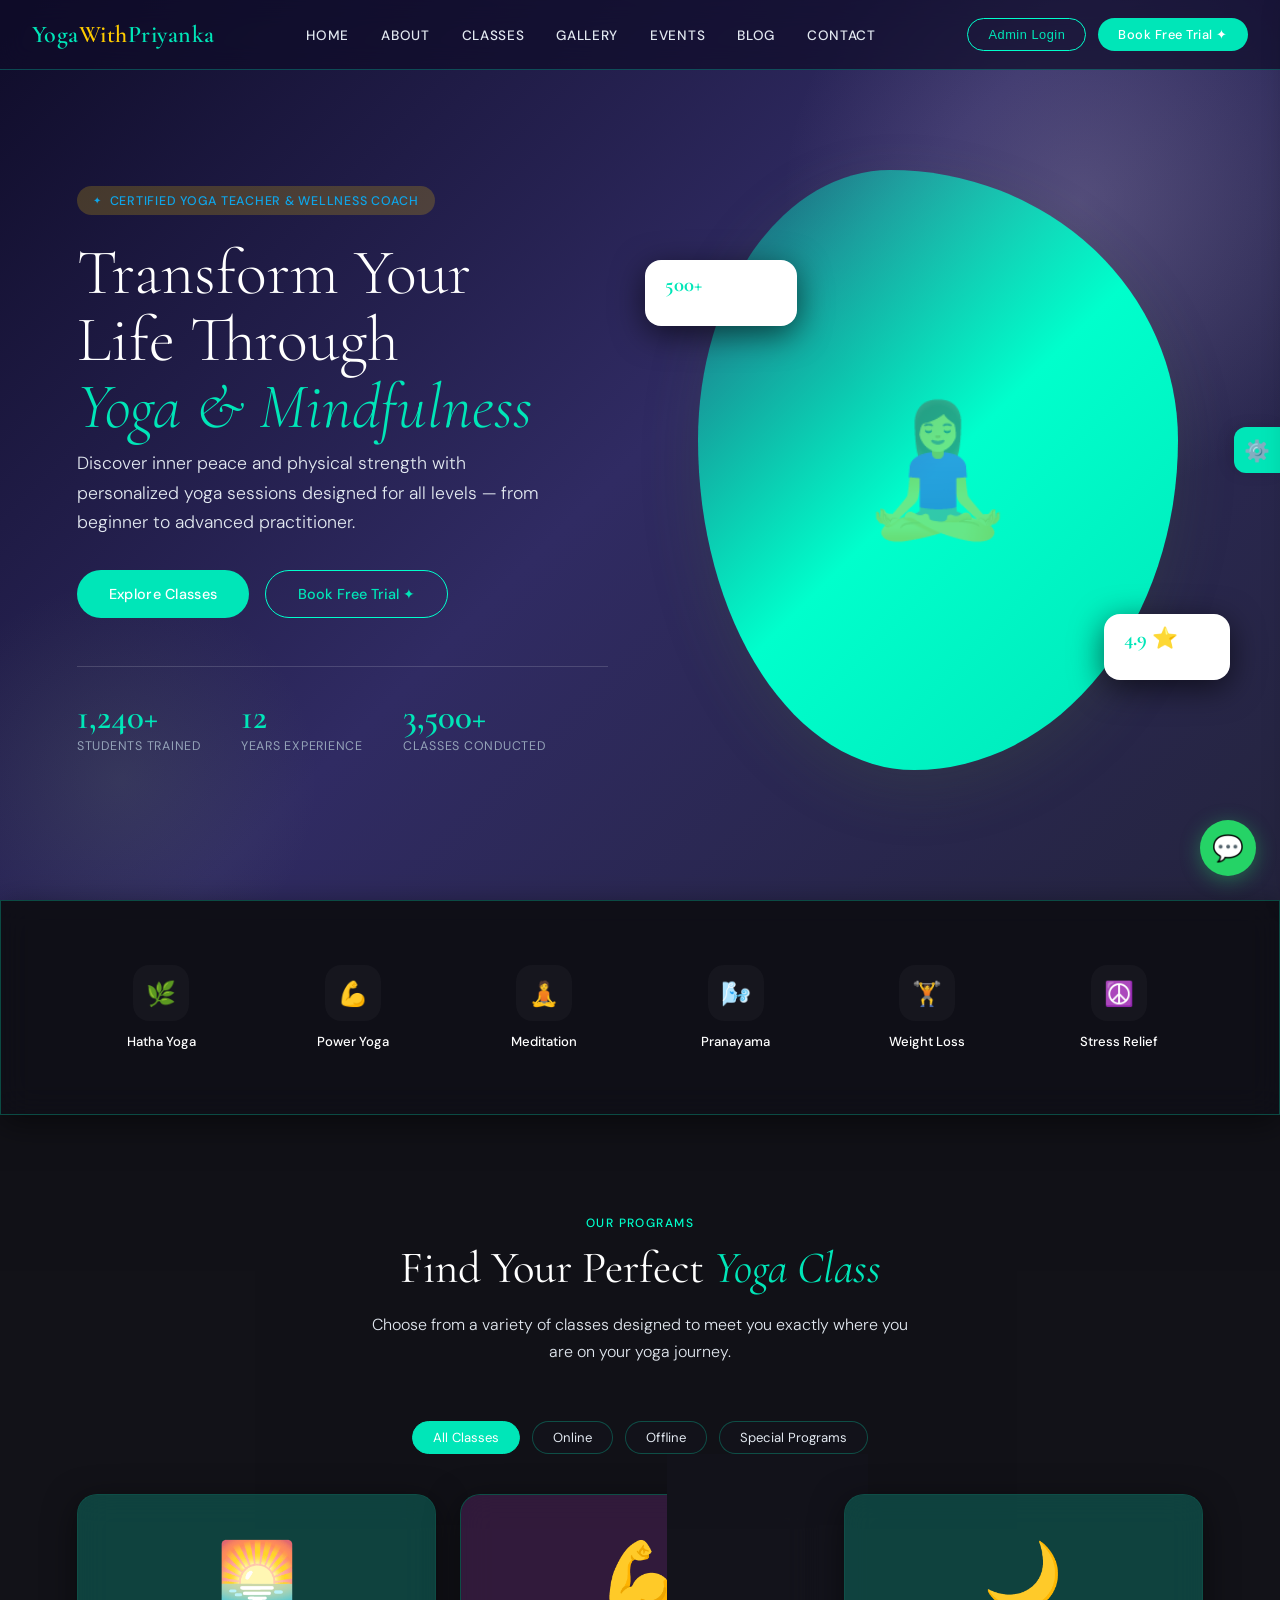
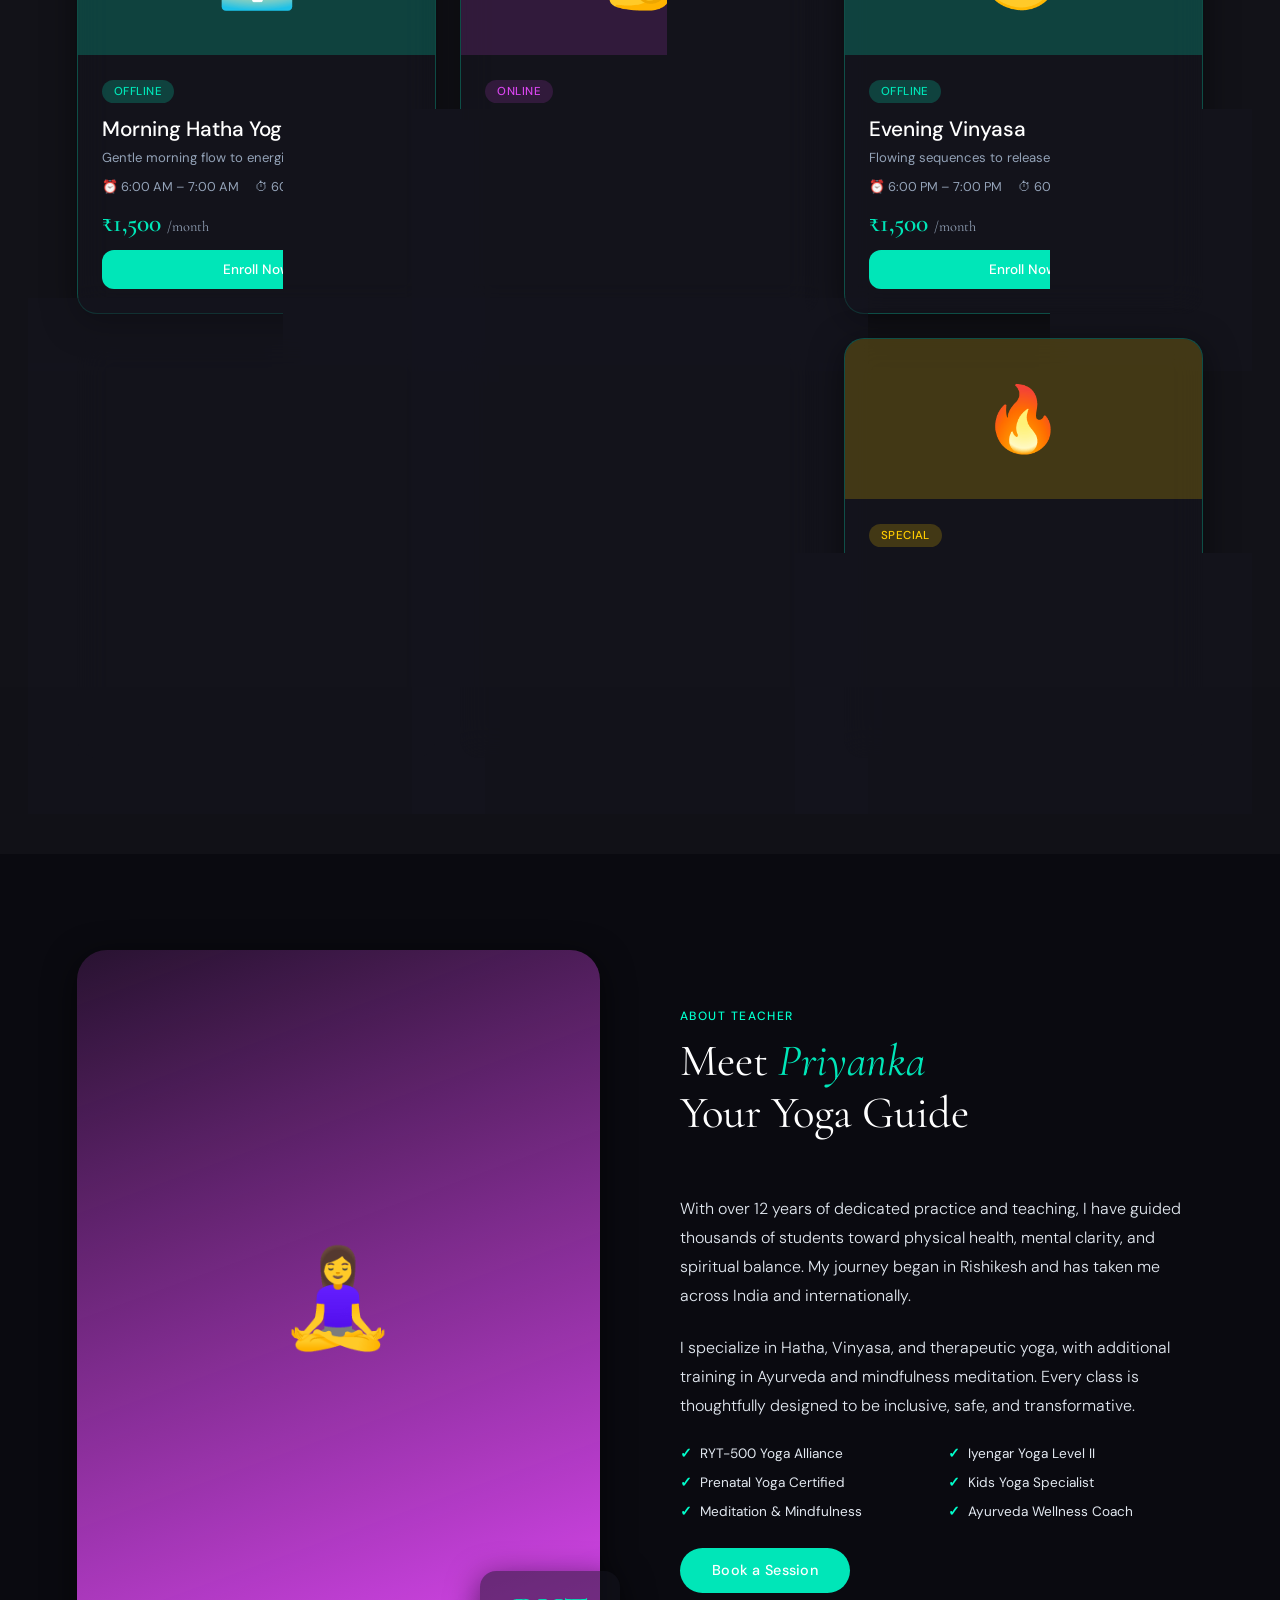
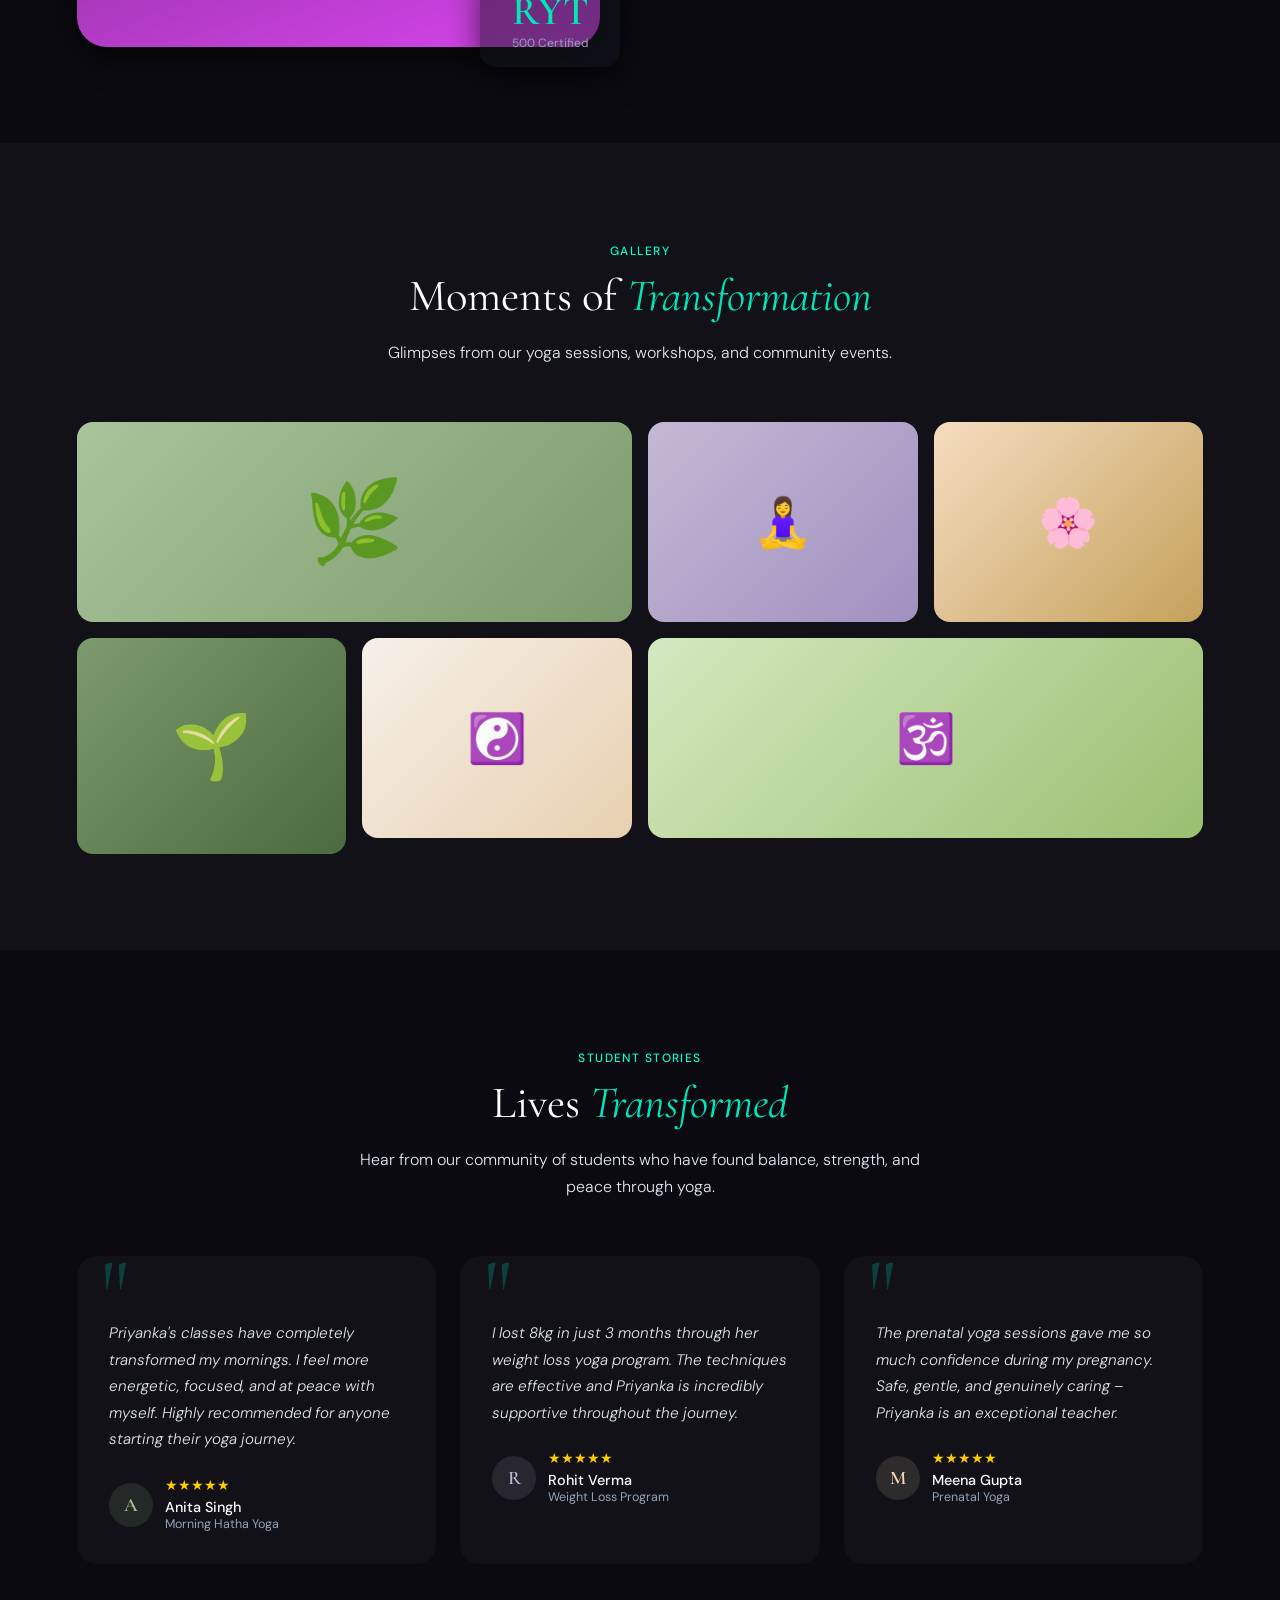
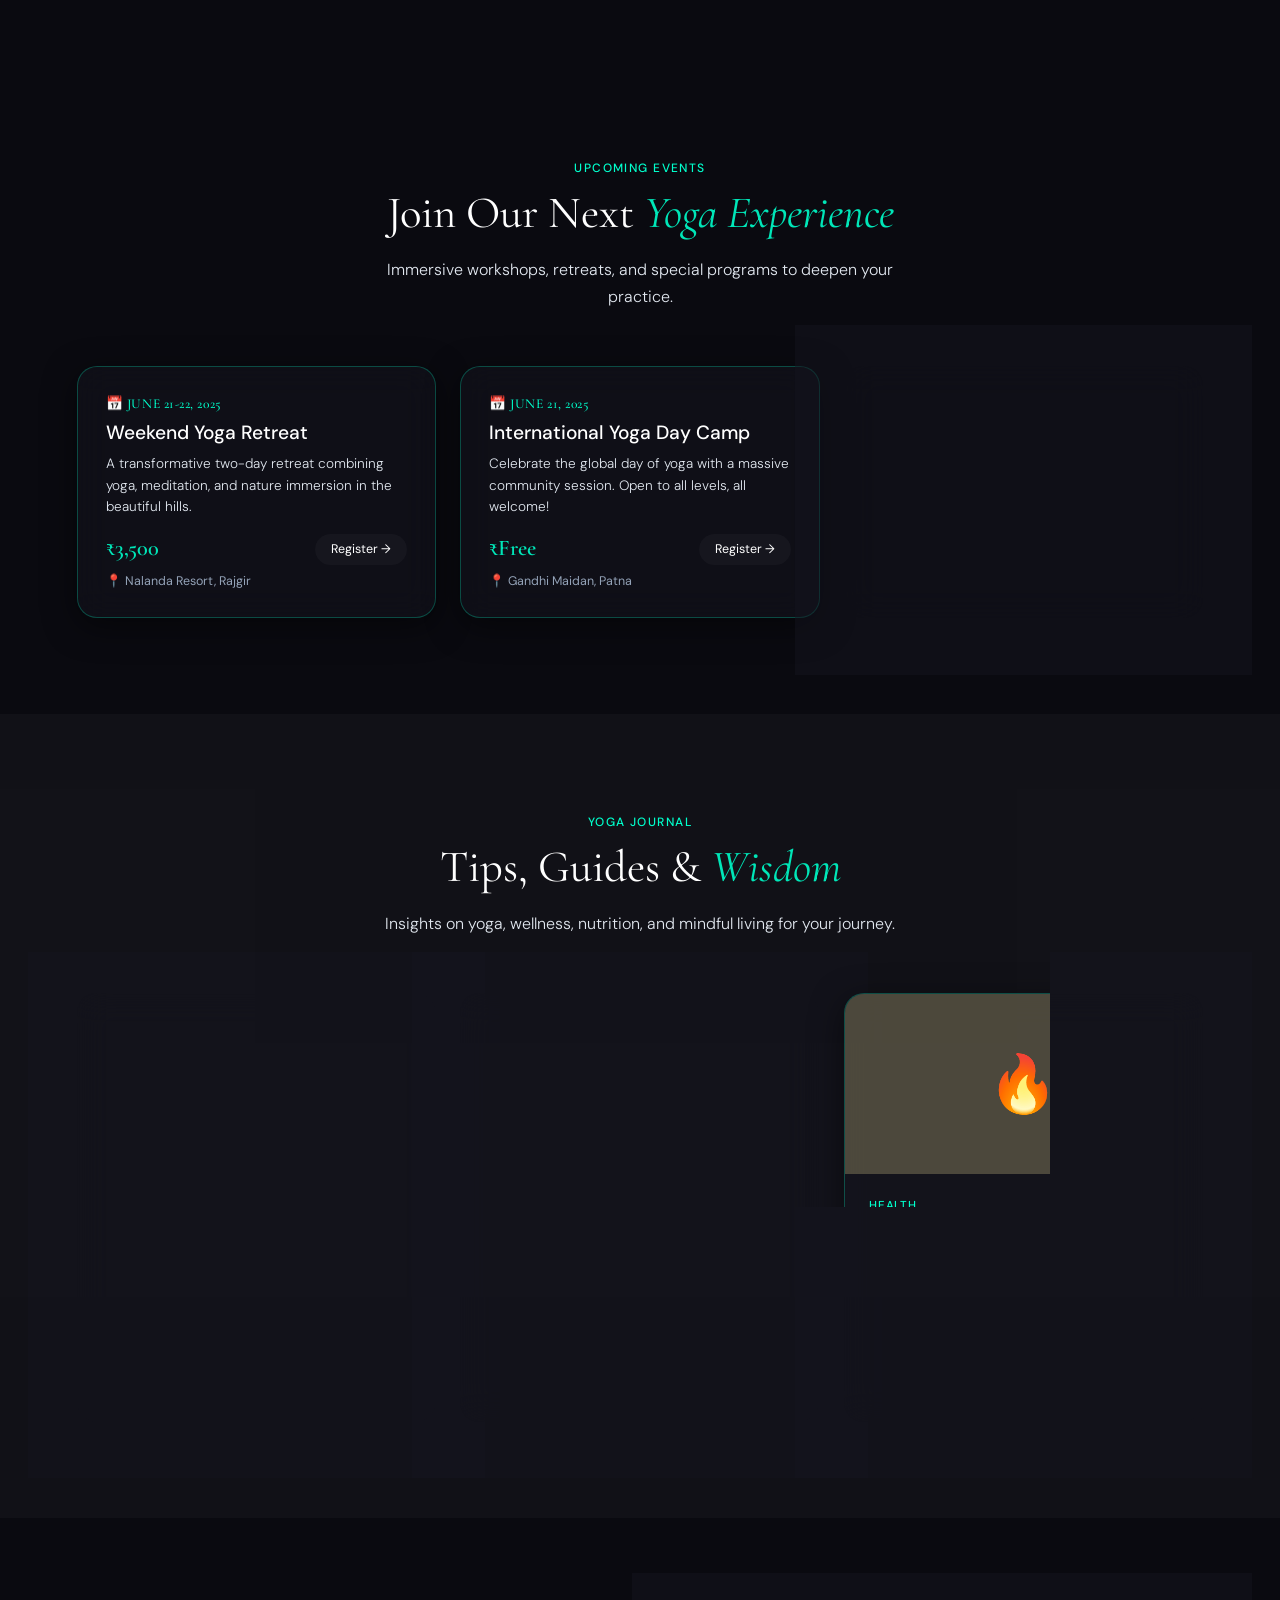
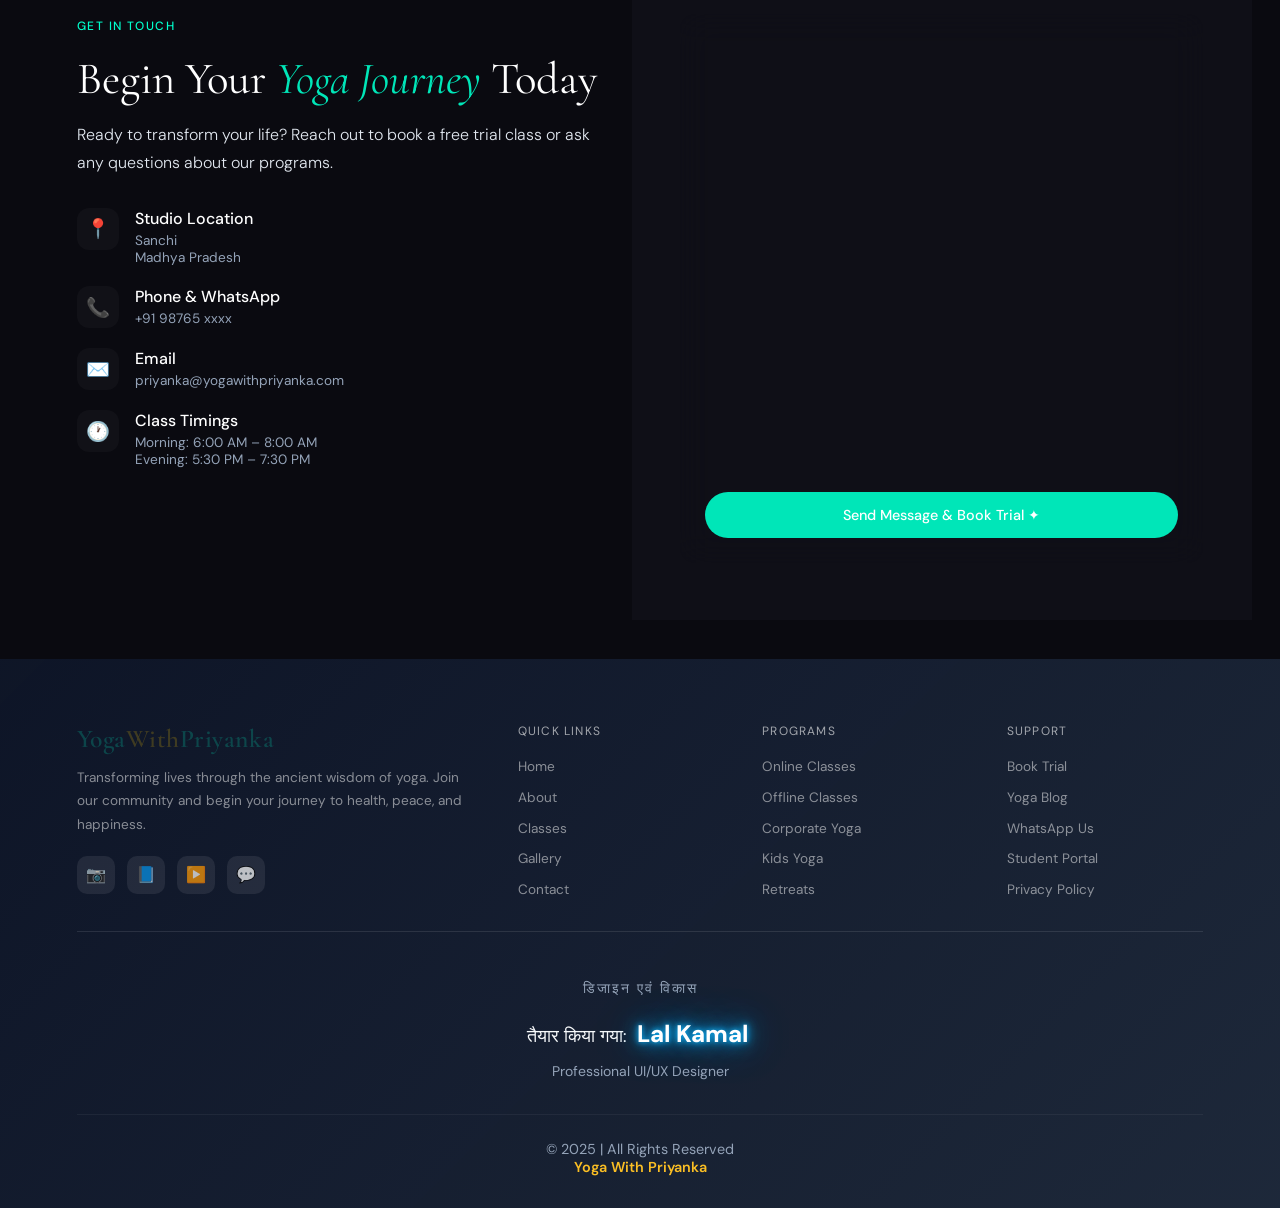
==== index.html @ 5d8bebf2 "Added new features and updated readme" ====
<!doctype html>
<html lang="en">
  <head>
    <meta charset="UTF-8" />
    <meta name="viewport" content="width=device-width, initial-scale=1.0" />
    <title>Yoga With Priyanka – Professional Yoga Training Platform</title>
    <meta
      name="description"
      content="Transform your life through yoga. Expert-guided online & offline yoga classes, meditation, pranayama and wellness programs."
    />
    <link rel="preconnect" href="https://fonts.googleapis.com" />
    <link
      href="https://fonts.googleapis.com/css2?family=Cormorant+Garamond:ital,wght@0,300;0,400;0,500;0,600;1,300;1,400&family=DM+Sans:wght@300;400;500&display=swap"
      rel="stylesheet"
    />
    <style>
      :root {
        --sage: #8bad7d;
        --sage-light: #b8d4ab;
        --sage-dark: #587c4a;
        --beige: #f8f4ed;
        --beige-dark: #eee8db;
        --warm-white: #fffdfa;
        --lavender: #d4c8e1;
        --lavender-light: #f0ebf5;
        --brown: #8a6c55;
        --brown-light: #c09070;
        --text-dark: #3a3430;
        --text-mid: #6a605a;
        --text-light: #a8a0a0;
        --gold: #d4b16a;
        --gold-light: #f8e4b0;
        --shadow-soft: 0 4px 30px rgba(60, 40, 20, 0.05);
        --shadow-card: 0 2px 20px rgba(60, 40, 20, 0.04);
        --card-bg: #ffffff;
        --bg-gradient: linear-gradient(
          135deg,
          var(--beige) 0%,
          var(--warm-white) 50%,
          var(--lavender-light) 100%
        );
        --border-color: var(--beige-dark);
        --nav-bg: rgba(253, 250, 245, 0.92);
      }

      /* ──── ADVANCED DARK MODE ──── */
      [data-theme="dark"] {
        --sage: #6a8c5d;
        --sage-light: #4a6b3e;
        --sage-dark: #b8d4ab;
        --beige: #221d1a;
        --beige-dark: #3a3430;
        --warm-white: #1a1614;
        --lavender: #7a6b8c;
        --lavender-light: #3a3045;
        --brown: #c09070;
        --brown-light: #8a6c55;
        --text-dark: #f8f4ed;
        --text-mid: #d4c8e1;
        --text-light: #a8a0a0;
        --gold: #d4b16a;
        --gold-light: #7a5c45;
        --shadow-soft: 0 4px 30px rgba(0, 0, 0, 0.4);
        --shadow-card: 0 2px 20px rgba(0, 0, 0, 0.3);
        --card-bg: #2a2420;
        --bg-gradient: linear-gradient(
          135deg,
          #1a1614 0%,
          #221d1a 50%,
          #3a3045 100%
        );
        --border-color: #3a3430;
        --nav-bg: rgba(26, 22, 20, 0.92);
      }

      /* ──── GLASSMORPHISM & GLOSSY MODE ──── */
      [data-theme="glass"] {
        --sage: #00ffcc;
        --sage-light: rgba(0, 255, 204, 0.2);
        --sage-dark: #00e6b8;
        --beige: rgba(255, 255, 255, 0.03);
        --beige-dark: rgba(255, 255, 255, 0.15);
        --warm-white: #0a0a10;
        --lavender: #d946ef;
        --lavender-light: rgba(217, 70, 239, 0.15);
        --brown: #0ea5e9;
        --brown-light: rgba(14, 165, 233, 0.15);
        --text-dark: #ffffff;
        --text-mid: #e2e8f0;
        --text-light: #94a3b8;
        --gold: #ffcc00;
        --gold-light: rgba(255, 204, 0, 0.2);
        --shadow-soft: 0 8px 32px rgba(0, 0, 0, 0.6);
        --shadow-card: 0 4px 16px rgba(0, 0, 0, 0.4);
        --card-bg: rgba(20, 20, 30, 0.5);
        --bg-gradient: linear-gradient(
          135deg,
          #0f0c29 0%,
          #302b63 50%,
          #24243e 100%
        );
        --border-color: rgba(0, 255, 204, 0.25);
        --nav-bg: rgba(15, 12, 41, 0.7);
      }

      [data-theme="glass"] * {
        transition:
          background-color 0.4s ease,
          color 0.4s ease,
          border-color 0.4s ease;
      }

      [data-theme="glass"] .class-card,
      [data-theme="glass"] .blog-card,
      [data-theme="glass"] .event-card,
      [data-theme="glass"] .stat-card,
      [data-theme="glass"] .admin-card,
      [data-theme="glass"] .features-strip {
        backdrop-filter: blur(16px);
        -webkit-backdrop-filter: blur(16px);
        border: 1px solid var(--border-color);
        box-shadow: 0 8px 32px 0 rgba(0, 0, 0, 0.5);
      }

      ::placeholder {
        color: var(--text-light);
        opacity: 0.7;
      }

      [data-theme="glass"] select option,
      [data-theme="dark"] select option {
        background: #1a1625;
        color: #ffffff;
      }

      /* ──── DYNAMIC ORBS FOR GLASS THEME ──── */
      .glass-bg-orbs {
        position: fixed;
        top: 0;
        left: 0;
        right: 0;
        bottom: 0;
        overflow: hidden;
        z-index: -1;
        pointer-events: none;
        opacity: 0;
        transition:
          opacity 0.5s ease,
          transform 0.15s ease-out;
      }
      [data-theme="glass"] .glass-bg-orbs {
        opacity: 1;
      }
      .orb {
        position: absolute;
        border-radius: 50%;
        filter: blur(80px);
        opacity: 0.35;
        animation: floatOrbs 15s ease-in-out infinite alternate;
      }
      .orb-1 {
        width: 400px;
        height: 400px;
        background: var(--sage-dark, #00e6b8);
        top: -10%;
        left: -10%;
        animation-delay: 0s;
      }
      .orb-2 {
        width: 500px;
        height: 500px;
        background: var(--lavender, #d946ef);
        bottom: -20%;
        right: -10%;
        animation-delay: -3s;
      }
      .orb-3 {
        width: 350px;
        height: 350px;
        background: var(--brown, #0ea5e9);
        top: 40%;
        right: 10%;
        animation-delay: -5s;
      }
      .orb-4 {
        width: 450px;
        height: 450px;
        background: var(--gold, #ffcc00);
        bottom: 10%;
        left: 20%;
        animation-delay: -7s;
      }

      @keyframes floatOrbs {
        0% {
          transform: translate(0, 0) scale(1);
        }
        50% {
          transform: translate(5%, 10%) scale(1.1);
        }
        100% {
          transform: translate(-5%, -10%) scale(1.2);
        }
      }

      * {
        margin: 0;
        padding: 0;
        box-sizing: border-box;
      }

      html {
        scroll-behavior: smooth;
      }

      body {
        font-family: "DM Sans", sans-serif;
        background: var(--warm-white);
        color: var(--text-dark);
        overflow-x: hidden;
      }

      h1,
      h2,
      h3,
      h4 {
        font-family: "Cormorant Garamond", serif;
      }

      /* ──── NAV ──── */
      nav {
        position: fixed;
        top: 0;
        left: 0;
        right: 0;
        z-index: 1000;
        background: var(--nav-bg);
        backdrop-filter: blur(12px);
        border-bottom: 1px solid var(--border-color);
        padding: 0 2rem;
        display: flex;
        align-items: center;
        justify-content: space-between;
        height: 70px;
      }

      .nav-logo {
        font-family: "Cormorant Garamond", serif;
        font-size: 1.5rem;
        font-weight: 600;
        color: var(--sage-dark);
        letter-spacing: 0.02em;
      }

      .nav-logo span {
        color: var(--gold);
      }

      .nav-links {
        display: flex;
        gap: 2rem;
        list-style: none;
      }

      .nav-links a {
        text-decoration: none;
        font-size: 0.85rem;
        letter-spacing: 0.05em;
        text-transform: uppercase;
        color: var(--text-mid);
        transition: color 0.2s;
        font-weight: 500;
      }

      .nav-links a:hover {
        color: var(--sage-dark);
      }

      .nav-actions {
        display: flex;
        gap: 0.75rem;
        align-items: center;
      }

      .btn-nav {
        padding: 0.5rem 1.25rem;
        border-radius: 100px;
        font-size: 0.8rem;
        font-weight: 500;
        letter-spacing: 0.04em;
        cursor: pointer;
        transition: all 0.2s;
        border: none;
        text-decoration: none;
        display: inline-block;
      }

      .btn-outline {
        background: transparent;
        border: 1px solid var(--sage);
        color: var(--sage-dark);
      }

      .btn-outline:hover {
        background: var(--sage);
        color: white;
      }

      .btn-solid {
        background: var(--sage-dark);
        color: white;
      }

      .btn-solid:hover {
        background: var(--sage);
      }

      /* ──── SECTIONS ──── */
      section {
        scroll-margin-top: 70px;
      }

      /* ──── HERO ──── */
      #home {
        min-height: 100vh;
        background: var(--bg-gradient);
        display: grid;
        grid-template-columns: 1fr 1fr;
        align-items: center;
        padding: 100px 6% 60px;
        gap: 4rem;
        position: relative;
        overflow: hidden;
      }

      #home::before {
        content: "";
        position: absolute;
        top: -100px;
        right: -100px;
        width: 600px;
        height: 600px;
        background: radial-gradient(
          circle,
          rgba(197, 184, 212, 0.25) 0%,
          transparent 70%
        );
        pointer-events: none;
      }

      #home::after {
        content: "";
        position: absolute;
        bottom: -80px;
        left: -80px;
        width: 400px;
        height: 400px;
        background: radial-gradient(
          circle,
          rgba(124, 154, 110, 0.15) 0%,
          transparent 70%
        );
        pointer-events: none;
      }

      .hero-text {
        position: relative;
        z-index: 1;
      }

      .hero-badge {
        display: inline-flex;
        align-items: center;
        gap: 0.5rem;
        background: var(--gold-light);
        color: var(--brown);
        padding: 0.4rem 1rem;
        border-radius: 100px;
        font-size: 0.78rem;
        font-weight: 500;
        letter-spacing: 0.06em;
        text-transform: uppercase;
        margin-bottom: 1.5rem;
      }

      .hero-badge::before {
        content: "✦";
        font-size: 0.6rem;
      }

      .hero-title {
        font-size: clamp(3rem, 5vw, 5rem);
        line-height: 1.05;
        color: var(--text-dark);
        font-weight: 300;
        margin-bottom: 0.5rem;
      }

      .hero-title em {
        color: var(--sage-dark);
        font-style: italic;
      }

      .hero-subtitle {
        font-size: 1.1rem;
        color: var(--text-mid);
        line-height: 1.7;
        margin-bottom: 2rem;
        max-width: 480px;
        font-weight: 300;
      }

      .hero-actions {
        display: flex;
        gap: 1rem;
        flex-wrap: wrap;
      }

      .btn-hero-primary {
        padding: 0.85rem 2rem;
        border-radius: 100px;
        background: var(--sage-dark);
        color: white;
        border: none;
        cursor: pointer;
        font-size: 0.9rem;
        font-weight: 500;
        transition: all 0.25s;
        font-family: "DM Sans", sans-serif;
        letter-spacing: 0.02em;
      }

      .btn-hero-primary:hover {
        background: var(--sage);
        transform: translateY(-2px);
        box-shadow: 0 8px 25px rgba(74, 107, 62, 0.3);
      }

      .btn-hero-secondary {
        padding: 0.85rem 2rem;
        border-radius: 100px;
        background: transparent;
        color: var(--sage-dark);
        border: 1.5px solid var(--sage);
        cursor: pointer;
        font-size: 0.9rem;
        font-weight: 500;
        transition: all 0.25s;
        font-family: "DM Sans", sans-serif;
      }

      .btn-hero-secondary:hover {
        background: var(--beige);
      }

      .hero-stats {
        display: flex;
        gap: 2.5rem;
        margin-top: 3rem;
        padding-top: 2rem;
        border-top: 1px solid var(--beige-dark);
      }

      .hero-stat-num {
        font-family: "Cormorant Garamond", serif;
        font-size: 2.2rem;
        font-weight: 600;
        color: var(--sage-dark);
        line-height: 1;
      }

      .hero-stat-label {
        font-size: 0.78rem;
        color: var(--text-light);
        text-transform: uppercase;
        letter-spacing: 0.06em;
        margin-top: 0.25rem;
      }

      .hero-image-wrap {
        position: relative;
        display: flex;
        justify-content: center;
      }

      .hero-img-frame {
        width: 100%;
        max-width: 480px;
        aspect-ratio: 4/5;
        border-radius: 40% 60% 55% 45% / 45% 45% 55% 55%;
        background: linear-gradient(
          135deg,
          var(--sage-light) 0%,
          var(--sage) 50%,
          var(--sage-dark) 100%
        );
        display: flex;
        align-items: center;
        justify-content: center;
        position: relative;
        overflow: hidden;
        box-shadow: 0 20px 60px rgba(74, 107, 62, 0.2);
      }

      .hero-img-frame svg {
        width: 60%;
        height: 60%;
        opacity: 0.3;
      }

      .hero-img-placeholder {
        font-size: 8rem;
        opacity: 0.4;
        position: absolute;
      }

      .hero-float-badge {
        position: absolute;
        background: white;
        border-radius: 16px;
        padding: 0.75rem 1.25rem;
        box-shadow: var(--shadow-soft);
        font-size: 0.8rem;
      }

      .hero-float-badge.top-left {
        top: 15%;
        left: -5%;
      }

      .hero-float-badge.bottom-right {
        bottom: 15%;
        right: -5%;
      }

      .hero-float-badge strong {
        display: block;
        font-family: "Cormorant Garamond", serif;
        font-size: 1.3rem;
        color: var(--sage-dark);
      }

      /* ──── SECTION HEADER ──── */
      .section-header {
        text-align: center;
        margin-bottom: 3.5rem;
      }

      .section-tag {
        display: inline-block;
        font-size: 0.75rem;
        text-transform: uppercase;
        letter-spacing: 0.12em;
        color: var(--sage);
        font-weight: 500;
        margin-bottom: 0.75rem;
      }

      .section-title {
        font-size: clamp(2rem, 3.5vw, 3rem);
        font-weight: 400;
        line-height: 1.15;
        color: var(--text-dark);
      }

      .section-title em {
        font-style: italic;
        color: var(--sage-dark);
      }

      .section-desc {
        font-size: 1rem;
        color: var(--text-mid);
        line-height: 1.7;
        max-width: 560px;
        margin: 1rem auto 0;
        font-weight: 300;
      }

      /* ──── CLASSES ──── */
      #classes {
        padding: 6rem 6%;
        background: var(--beige);
      }

      .classes-filter {
        display: flex;
        gap: 0.75rem;
        justify-content: center;
        flex-wrap: wrap;
        margin-bottom: 2.5rem;
      }

      .filter-btn {
        padding: 0.45rem 1.25rem;
        border-radius: 100px;
        border: 1px solid var(--border-color);
        background: var(--card-bg);
        font-size: 0.82rem;
        cursor: pointer;
        transition: all 0.2s;
        font-family: "DM Sans", sans-serif;
        color: var(--text-mid);
      }

      .filter-btn.active,
      .filter-btn:hover {
        background: var(--sage-dark);
        color: white;
        border-color: var(--sage-dark);
      }

      .classes-grid {
        display: grid;
        grid-template-columns: repeat(auto-fill, minmax(300px, 1fr));
        gap: 1.5rem;
      }

      .class-card {
        background: var(--card-bg);
        border-radius: 20px;
        overflow: hidden;
        box-shadow: var(--shadow-card);
        transition:
          transform 0.25s,
          box-shadow 0.25s;
      }

      .class-card:hover {
        transform: translateY(-4px);
        box-shadow: var(--shadow-soft);
      }

      .class-card-banner {
        height: 160px;
        display: flex;
        align-items: center;
        justify-content: center;
        font-size: 4rem;
        position: relative;
      }

      .class-card-body {
        padding: 1.5rem;
      }

      .class-type-badge {
        display: inline-block;
        padding: 0.25rem 0.75rem;
        border-radius: 100px;
        font-size: 0.72rem;
        font-weight: 500;
        letter-spacing: 0.04em;
        text-transform: uppercase;
        margin-bottom: 0.75rem;
      }

      .badge-online {
        background: var(--lavender-light);
        color: var(--lavender);
      }
      .badge-offline {
        background: var(--sage-light);
        color: var(--sage-dark);
      }
      .badge-special {
        background: var(--gold-light);
        color: var(--gold);
      }

      .class-card-title {
        font-size: 1.3rem;
        font-weight: 500;
        margin-bottom: 0.4rem;
      }

      .class-meta {
        display: flex;
        gap: 1rem;
        font-size: 0.8rem;
        color: var(--text-light);
        margin: 0.75rem 0;
        flex-wrap: wrap;
      }

      .class-meta span {
        display: flex;
        align-items: center;
        gap: 0.3rem;
      }

      .class-price {
        font-family: "Cormorant Garamond", serif;
        font-size: 1.6rem;
        font-weight: 600;
        color: var(--sage-dark);
        margin: 0.75rem 0;
      }

      .class-price small {
        font-size: 0.9rem;
        color: var(--text-light);
        font-weight: 400;
      }

      .btn-enroll {
        width: 100%;
        padding: 0.7rem;
        border-radius: 12px;
        background: var(--sage-dark);
        color: white;
        border: none;
        cursor: pointer;
        font-size: 0.85rem;
        font-weight: 500;
        transition: background 0.2s;
        font-family: "DM Sans", sans-serif;
      }

      .btn-enroll:hover {
        background: var(--sage);
      }

      /* ──── ABOUT ──── */
      #about {
        padding: 6rem 6%;
        display: grid;
        grid-template-columns: 1fr 1fr;
        gap: 5rem;
        align-items: center;
      }

      .about-image-wrap {
        position: relative;
      }

      .about-img-main {
        width: 100%;
        aspect-ratio: 3/4;
        border-radius: 30px;
        background: linear-gradient(
          160deg,
          var(--lavender-light) 0%,
          var(--lavender) 100%
        );
        display: flex;
        align-items: center;
        justify-content: center;
        font-size: 6rem;
        box-shadow: var(--shadow-soft);
      }

      .cert-card {
        position: absolute;
        bottom: -20px;
        right: -20px;
        background: var(--card-bg);
        border-radius: 16px;
        padding: 1rem 1.25rem;
        box-shadow: var(--shadow-soft);
        text-align: center;
        min-width: 140px;
      }

      .cert-card-num {
        font-family: "Cormorant Garamond", serif;
        font-size: 2.5rem;
        font-weight: 600;
        color: var(--sage-dark);
      }

      .cert-card-label {
        font-size: 0.75rem;
        color: var(--text-light);
      }

      .about-text .section-header {
        text-align: left;
      }

      .about-bio {
        font-size: 1rem;
        color: var(--text-mid);
        line-height: 1.8;
        font-weight: 300;
        margin-bottom: 1.5rem;
      }

      .cert-list {
        list-style: none;
        display: grid;
        grid-template-columns: 1fr 1fr;
        gap: 0.75rem;
      }

      .cert-item {
        display: flex;
        align-items: center;
        gap: 0.5rem;
        font-size: 0.85rem;
        color: var(--text-mid);
      }

      .cert-item::before {
        content: "✓";
        color: var(--sage);
        font-weight: 700;
      }

      /* ──── GALLERY ──── */
      #gallery {
        padding: 6rem 6%;
        background: var(--beige);
      }

      .gallery-grid {
        display: grid;
        grid-template-columns: repeat(4, 1fr);
        grid-template-rows: repeat(2, 200px);
        gap: 1rem;
      }

      .gallery-item {
        border-radius: 16px;
        overflow: hidden;
        display: flex;
        align-items: center;
        justify-content: center;
        font-size: 3rem;
        cursor: pointer;
        transition: transform 0.25s;
        position: relative;
      }

      .gallery-item:hover {
        transform: scale(1.02);
      }
      .gallery-item:hover .gallery-overlay {
        opacity: 1;
      }

      .gallery-item.wide {
        grid-column: span 2;
      }
      .gallery-item.tall {
        grid-row: span 2;
      }

      .gallery-overlay {
        position: absolute;
        inset: 0;
        background: rgba(42, 36, 32, 0.5);
        display: flex;
        align-items: center;
        justify-content: center;
        opacity: 0;
        transition: opacity 0.25s;
        color: white;
        font-size: 1.5rem;
      }

      /* ──── TESTIMONIALS ──── */
      #testimonials {
        padding: 6rem 6%;
      }

      .testimonials-grid {
        display: grid;
        grid-template-columns: repeat(3, 1fr);
        gap: 1.5rem;
      }

      .testimonial-card {
        background: var(--beige);
        border-radius: 20px;
        padding: 2rem;
        position: relative;
      }

      .testimonial-card::before {
        content: '"';
        font-family: "Cormorant Garamond", serif;
        font-size: 6rem;
        color: var(--sage-light);
        position: absolute;
        top: -10px;
        left: 1.5rem;
        line-height: 1;
      }

      .testimonial-text {
        font-size: 0.95rem;
        color: var(--text-mid);
        line-height: 1.75;
        margin-bottom: 1.5rem;
        font-style: italic;
        font-weight: 300;
        padding-top: 2rem;
      }

      .testimonial-author {
        display: flex;
        align-items: center;
        gap: 0.75rem;
      }

      .author-avatar {
        width: 44px;
        height: 44px;
        border-radius: 50%;
        display: flex;
        align-items: center;
        justify-content: center;
        font-size: 1.2rem;
        font-weight: 600;
        font-family: "Cormorant Garamond", serif;
      }

      .author-name {
        font-weight: 500;
        font-size: 0.9rem;
      }
      .author-class {
        font-size: 0.78rem;
        color: var(--text-light);
      }

      .stars {
        color: var(--gold);
        font-size: 0.85rem;
        margin-bottom: 0.25rem;
      }

      /* ──── BLOG ──── */
      #blog {
        padding: 6rem 6%;
        background: var(--beige);
      }

      .blog-grid {
        display: grid;
        grid-template-columns: repeat(3, 1fr);
        gap: 1.5rem;
      }

      .blog-card {
        background: var(--card-bg);
        border-radius: 20px;
        overflow: hidden;
        box-shadow: var(--shadow-card);
        transition: transform 0.25s;
      }

      .blog-card:hover {
        transform: translateY(-4px);
      }

      .blog-card-img {
        height: 180px;
        display: flex;
        align-items: center;
        justify-content: center;
        font-size: 4rem;
      }

      .blog-card-body {
        padding: 1.5rem;
      }

      .blog-category {
        font-size: 0.72rem;
        text-transform: uppercase;
        letter-spacing: 0.08em;
        color: var(--sage);
        font-weight: 500;
        margin-bottom: 0.5rem;
      }

      .blog-title {
        font-size: 1.2rem;
        font-weight: 500;
        margin-bottom: 0.5rem;
        line-height: 1.35;
      }

      .blog-excerpt {
        font-size: 0.85rem;
        color: var(--text-mid);
        line-height: 1.65;
        font-weight: 300;
      }

      .blog-meta {
        display: flex;
        gap: 1rem;
        margin-top: 1rem;
        font-size: 0.78rem;
        color: var(--text-light);
        padding-top: 1rem;
        border-top: 1px solid var(--beige-dark);
      }

      /* ──── CONTACT ──── */
      #contact {
        padding: 6rem 6%;
        display: grid;
        grid-template-columns: 1fr 1fr;
        gap: 5rem;
      }

      .contact-info h2 {
        font-size: 2.5rem;
        font-weight: 400;
        margin-bottom: 1rem;
      }

      .contact-info h2 em {
        font-style: italic;
        color: var(--sage-dark);
      }

      .contact-desc {
        font-size: 1rem;
        color: var(--text-mid);
        line-height: 1.7;
        font-weight: 300;
        margin-bottom: 2rem;
      }

      .contact-detail {
        display: flex;
        gap: 1rem;
        align-items: flex-start;
        margin-bottom: 1.25rem;
      }

      .contact-icon {
        width: 42px;
        height: 42px;
        border-radius: 12px;
        background: var(--beige);
        display: flex;
        align-items: center;
        justify-content: center;
        font-size: 1.2rem;
        flex-shrink: 0;
      }

      .contact-form {
        display: flex;
        flex-direction: column;
        gap: 1rem;
      }

      .form-row {
        display: grid;
        grid-template-columns: 1fr 1fr;
        gap: 1rem;
      }

      .form-group {
        display: flex;
        flex-direction: column;
        gap: 0.4rem;
      }

      .form-group label {
        font-size: 0.8rem;
        font-weight: 500;
        color: var(--text-mid);
        letter-spacing: 0.03em;
      }

      .form-group input,
      .form-group textarea,
      .form-group select {
        padding: 0.75rem 1rem;
        border-radius: 12px;
        border: 1.5px solid var(--border-color);
        background: var(--beige);
        font-size: 0.9rem;
        font-family: "DM Sans", sans-serif;
        color: var(--text-dark);
        transition: border-color 0.2s;
        outline: none;
      }

      .form-group input:focus,
      .form-group textarea:focus {
        border-color: var(--sage);
      }

      .form-group textarea {
        resize: vertical;
        min-height: 110px;
      }

      .btn-submit {
        padding: 0.9rem 2rem;
        border-radius: 100px;
        background: var(--sage-dark);
        color: white;
        border: none;
        font-size: 0.9rem;
        font-weight: 500;
        cursor: pointer;
        font-family: "DM Sans", sans-serif;
        transition: all 0.2s;
        width: 100%;
      }

      .btn-submit:hover {
        background: var(--sage);
      }

      /* ──── FOOTER ──── */
      footer {
        background: var(--text-dark);
        padding: 4rem 6% 2rem;
        color: rgba(255, 255, 255, 0.7);
      }

      .footer-grid {
        display: grid;
        grid-template-columns: 2fr 1fr 1fr 1fr;
        gap: 3rem;
        margin-bottom: 3rem;
      }

      .footer-brand .nav-logo {
        color: #a8c49a;
        font-size: 1.6rem;
      }
      .footer-brand .nav-logo span {
        color: var(--gold-light);
      }

      .footer-desc {
        font-size: 0.85rem;
        line-height: 1.7;
        margin-top: 0.75rem;
        color: rgba(255, 255, 255, 0.5);
      }

      .footer-social {
        display: flex;
        gap: 0.75rem;
        margin-top: 1.25rem;
      }

      .social-btn {
        width: 38px;
        height: 38px;
        border-radius: 10px;
        background: rgba(255, 255, 255, 0.08);
        display: flex;
        align-items: center;
        justify-content: center;
        font-size: 1rem;
        cursor: pointer;
        transition: background 0.2s;
        color: rgba(255, 255, 255, 0.7);
        text-decoration: none;
      }

      .social-btn:hover {
        background: rgba(255, 255, 255, 0.15);
      }

      .footer-heading {
        font-size: 0.75rem;
        text-transform: uppercase;
        letter-spacing: 0.1em;
        color: rgba(255, 255, 255, 0.4);
        margin-bottom: 1rem;
      }

      .footer-links {
        list-style: none;
        display: flex;
        flex-direction: column;
        gap: 0.6rem;
      }

      .footer-links a {
        font-size: 0.85rem;
        color: rgba(255, 255, 255, 0.6);
        text-decoration: none;
        transition: color 0.2s;
      }

      .footer-links a:hover {
        color: var(--sage-light);
      }

      .footer-bottom {
        border-top: 1px solid rgba(255, 255, 255, 0.08);
        padding-top: 2rem;
        display: flex;
        justify-content: space-between;
        align-items: center;
        font-size: 0.8rem;
        color: rgba(255, 255, 255, 0.35);
      }

      /* ──── WHATSAPP BUTTON ──── */
      .whatsapp-btn {
        position: fixed;
        bottom: 24px;
        right: 24px;
        z-index: 999;
        width: 56px;
        height: 56px;
        border-radius: 50%;
        background: #25d366;
        color: white;
        display: flex;
        align-items: center;
        justify-content: center;
        font-size: 1.6rem;
        box-shadow: 0 4px 20px rgba(37, 211, 102, 0.4);
        cursor: pointer;
        transition: transform 0.2s;
        text-decoration: none;
      }

      .whatsapp-btn:hover {
        transform: scale(1.1);
      }

      /* ──── ADMIN PANEL ──── */
      #admin-login {
        display: none;
        position: fixed;
        inset: 0;
        z-index: 2000;
        background: rgba(42, 36, 32, 0.85);
        backdrop-filter: blur(8px);
        align-items: center;
        justify-content: center;
      }

      #admin-login.open {
        display: flex;
      }

      .login-box {
        background: var(--card-bg);
        border-radius: 24px;
        padding: 2.5rem;
        width: 380px;
        text-align: center;
        box-shadow: 0 30px 80px rgba(0, 0, 0, 0.25);
      }

      .login-box h2 {
        font-size: 1.8rem;
        margin-bottom: 0.25rem;
        color: var(--text-dark);
      }

      .login-box p {
        font-size: 0.85rem;
        color: var(--text-light);
        margin-bottom: 1.75rem;
      }

      .login-field {
        width: 100%;
        padding: 0.8rem 1rem;
        border-radius: 12px;
        border: 1.5px solid var(--border-color);
        background: var(--beige);
        color: var(--text-dark);
        font-size: 0.9rem;
        font-family: "DM Sans", sans-serif;
        margin-bottom: 0.75rem;
        outline: none;
        transition: border-color 0.2s;
      }

      .login-field:focus {
        border-color: var(--sage);
      }

      .btn-login {
        width: 100%;
        padding: 0.85rem;
        border-radius: 100px;
        background: var(--sage-dark);
        color: white;
        border: none;
        font-size: 0.9rem;
        font-weight: 500;
        cursor: pointer;
        font-family: "DM Sans", sans-serif;
        margin-bottom: 0.75rem;
      }

      .btn-close-login {
        background: none;
        border: none;
        color: var(--text-light);
        font-size: 0.85rem;
        cursor: pointer;
        font-family: "DM Sans", sans-serif;
      }

      /* ──── ADMIN DASHBOARD ──── */
      #admin-dashboard {
        display: none;
        position: fixed;
        inset: 0;
        z-index: 1900;
        background: #f5f4f0;
        flex-direction: row;
      }

      #admin-dashboard.open {
        display: flex;
      }

      .admin-sidebar {
        width: 240px;
        background: var(--text-dark);
        padding: 1.5rem;
        flex-shrink: 0;
        display: flex;
        flex-direction: column;
      }

      .admin-logo {
        font-family: "Cormorant Garamond", serif;
        font-size: 1.3rem;
        color: var(--sage-light);
        margin-bottom: 2rem;
      }

      .admin-logo span {
        color: var(--gold-light);
      }

      .admin-nav {
        list-style: none;
        flex: 1;
      }

      .admin-nav li {
        margin-bottom: 0.25rem;
      }

      .admin-nav a,
      .admin-nav-link {
        display: flex;
        align-items: center;
        gap: 0.75rem;
        padding: 0.65rem 0.75rem;
        border-radius: 10px;
        color: rgba(255, 255, 255, 0.6);
        text-decoration: none;
        font-size: 0.85rem;
        transition: all 0.2s;
        cursor: pointer;
      }

      .admin-nav a:hover,
      .admin-nav-link:hover,
      .admin-nav a.active,
      .admin-nav-link.active {
        background: rgba(255, 255, 255, 0.08);
        color: white;
      }

      .admin-nav-icon {
        font-size: 1rem;
      }

      .admin-signout {
        padding: 0.65rem 0.75rem;
        border-radius: 10px;
        background: rgba(255, 255, 255, 0.06);
        color: rgba(255, 255, 255, 0.5);
        font-size: 0.85rem;
        cursor: pointer;
        border: none;
        font-family: "DM Sans", sans-serif;
        width: 100%;
        text-align: left;
        transition: all 0.2s;
      }

      .admin-signout:hover {
        background: rgba(255, 255, 255, 0.1);
        color: white;
      }

      .admin-main {
        flex: 1;
        overflow-y: auto;
        padding: 2rem;
      }

      .admin-header {
        display: flex;
        justify-content: space-between;
        align-items: center;
        margin-bottom: 2rem;
      }

      .admin-title {
        font-family: "Cormorant Garamond", serif;
        font-size: 1.8rem;
        font-weight: 400;
      }

      .admin-section {
        display: none;
      }
      .admin-section.active {
        display: block;
      }

      .stats-grid {
        display: grid;
        grid-template-columns: repeat(4, 1fr);
        gap: 1rem;
        margin-bottom: 2rem;
      }

      .stat-card {
        background: var(--card-bg);
        border-radius: 16px;
        padding: 1.25rem;
        box-shadow: var(--shadow-card);
      }

      .stat-label {
        font-size: 0.78rem;
        color: var(--text-light);
        text-transform: uppercase;
        letter-spacing: 0.06em;
      }

      .stat-num {
        font-family: "Cormorant Garamond", serif;
        font-size: 2.5rem;
        font-weight: 600;
        color: var(--sage-dark);
        line-height: 1.1;
        margin: 0.25rem 0;
      }

      .stat-change {
        font-size: 0.78rem;
        color: var(--sage);
      }

      .admin-card {
        background: var(--card-bg);
        border-radius: 16px;
        padding: 1.5rem;
        box-shadow: var(--shadow-card);
        margin-bottom: 1.5rem;
      }

      .admin-card h3 {
        font-size: 1.1rem;
        font-weight: 500;
        margin-bottom: 1rem;
        color: var(--text-dark);
      }

      .admin-table {
        width: 100%;
        border-collapse: collapse;
        font-size: 0.85rem;
      }

      .admin-table th {
        text-align: left;
        padding: 0.6rem 1rem;
        background: var(--beige);
        font-weight: 500;
        color: var(--text-mid);
        font-size: 0.78rem;
        text-transform: uppercase;
        letter-spacing: 0.04em;
        border-radius: 4px;
      }

      .admin-table td {
        padding: 0.75rem 1rem;
        border-bottom: 1px solid var(--beige-dark);
        color: var(--text-mid);
      }

      .admin-table tr:last-child td {
        border-bottom: none;
      }

      .badge-active {
        display: inline-block;
        padding: 0.2rem 0.6rem;
        background: var(--sage-light);
        color: var(--sage-dark);
        border-radius: 100px;
        font-size: 0.72rem;
        font-weight: 500;
      }

      .badge-pending {
        display: inline-block;
        padding: 0.2rem 0.6rem;
        background: var(--gold-light);
        color: var(--gold);
        border-radius: 100px;
        font-size: 0.72rem;
        font-weight: 500;
      }

      .admin-form-grid {
        display: grid;
        grid-template-columns: 1fr 1fr;
        gap: 1rem;
      }

      .admin-field {
        display: flex;
        flex-direction: column;
        gap: 0.4rem;
      }

      .admin-field label {
        font-size: 0.78rem;
        font-weight: 500;
        color: var(--text-mid);
        text-transform: uppercase;
        letter-spacing: 0.04em;
      }

      .admin-field input,
      .admin-field select,
      .admin-field textarea {
        padding: 0.65rem 0.85rem;
        border-radius: 10px;
        border: 1.5px solid var(--border-color);
        font-size: 0.85rem;
        font-family: "DM Sans", sans-serif;
        color: var(--text-dark);
        outline: none;
        transition: border-color 0.2s;
        background: var(--beige);
      }

      .admin-field input:focus,
      .admin-field textarea:focus {
        border-color: var(--sage);
      }

      .admin-field textarea {
        min-height: 80px;
        resize: vertical;
      }

      .btn-admin {
        padding: 0.65rem 1.5rem;
        border-radius: 100px;
        background: var(--sage-dark);
        color: white;
        border: none;
        font-size: 0.85rem;
        font-weight: 500;
        cursor: pointer;
        font-family: "DM Sans", sans-serif;
        transition: background 0.2s;
      }

      .btn-admin:hover {
        background: var(--sage);
      }

      .btn-admin-outline {
        padding: 0.65rem 1.5rem;
        border-radius: 100px;
        background: transparent;
        color: var(--sage-dark);
        border: 1px solid var(--sage);
        font-size: 0.85rem;
        cursor: pointer;
        font-family: "DM Sans", sans-serif;
        transition: all 0.2s;
        margin-left: 0.5rem;
      }

      .btn-admin-outline:hover {
        background: var(--beige);
      }

      .btn-danger {
        padding: 0.4rem 0.8rem;
        border-radius: 8px;
        background: rgba(220, 53, 69, 0.1);
        color: #ef4444;
        border: 1px solid rgba(220, 53, 69, 0.2);
        font-size: 0.75rem;
        cursor: pointer;
        font-family: "DM Sans", sans-serif;
        transition: all 0.2s;
      }

      .btn-danger:hover {
        background: rgba(220, 53, 69, 0.2);
      }

      .upload-zone {
        border: 2px dashed var(--beige-dark);
        border-radius: 16px;
        padding: 3rem;
        text-align: center;
        cursor: pointer;
        transition: all 0.2s;
        margin: 1rem 0;
      }

      .upload-zone:hover {
        border-color: var(--sage);
        background: #f8fbf7;
      }

      .upload-icon {
        font-size: 2.5rem;
        margin-bottom: 0.75rem;
      }

      .upload-zone p {
        font-size: 0.85rem;
        color: var(--text-light);
      }

      .gallery-admin-grid {
        display: grid;
        grid-template-columns: repeat(4, 1fr);
        gap: 0.75rem;
        margin-top: 1rem;
      }

      .gallery-admin-item {
        aspect-ratio: 1;
        border-radius: 12px;
        display: flex;
        align-items: center;
        justify-content: center;
        font-size: 2.5rem;
        position: relative;
        cursor: pointer;
      }

      .gallery-admin-item .delete-btn {
        position: absolute;
        top: 6px;
        right: 6px;
        background: rgba(255, 255, 255, 0.9);
        border: none;
        border-radius: 6px;
        width: 24px;
        height: 24px;
        display: flex;
        align-items: center;
        justify-content: center;
        font-size: 0.75rem;
        cursor: pointer;
        color: #c0392b;
        opacity: 0;
        transition: opacity 0.2s;
      }

      .gallery-admin-item:hover .delete-btn {
        opacity: 1;
      }

      .content-editor-area {
        border: 1.5px solid var(--border-color);
        border-radius: 12px;
        min-height: 200px;
        padding: 1rem;
        font-size: 0.9rem;
        color: var(--text-dark);
        font-family: "DM Sans", sans-serif;
        outline: none;
        line-height: 1.7;
      }

      .content-editor-area:focus {
        border-color: var(--sage);
      }

      .editor-toolbar {
        display: flex;
        gap: 0.25rem;
        padding: 0.5rem;
        background: var(--beige);
        border-radius: 10px;
        margin-bottom: 0.5rem;
        flex-wrap: wrap;
      }

      .editor-btn {
        padding: 0.3rem 0.6rem;
        border-radius: 6px;
        border: none;
        background: var(--card-bg);
        color: var(--text-dark);
        font-size: 0.8rem;
        cursor: pointer;
        transition: background 0.15s;
      }

      .editor-btn:hover {
        background: var(--beige-dark);
      }

      .success-toast {
        position: fixed;
        bottom: 24px;
        left: 50%;
        transform: translateX(-50%);
        background: var(--sage-dark);
        color: white;
        padding: 0.75rem 1.75rem;
        border-radius: 100px;
        font-size: 0.85rem;
        z-index: 9999;
        opacity: 0;
        transition: opacity 0.3s;
        pointer-events: none;
      }

      .success-toast.show {
        opacity: 1;
      }

      /* ──── MOBILE NAV TOGGLE ──── */
      .nav-toggle {
        display: none;
        flex-direction: column;
        gap: 4px;
        cursor: pointer;
        padding: 4px;
      }

      .nav-toggle span {
        display: block;
        width: 22px;
        height: 2px;
        background: var(--text-dark);
        border-radius: 2px;
        transition: all 0.25s;
      }

      /* ──── FEATURES STRIP ──── */
      .features-strip {
        padding: 4rem 6%;
        background: var(--card-bg);
        display: grid;
        grid-template-columns: repeat(6, 1fr);
        gap: 1.5rem;
      }

      .feature-item {
        text-align: center;
      }

      .feature-icon {
        width: 56px;
        height: 56px;
        border-radius: 16px;
        background: var(--beige);
        margin: 0 auto 0.75rem;
        display: flex;
        align-items: center;
        justify-content: center;
        font-size: 1.5rem;
      }

      .feature-name {
        font-size: 0.82rem;
        font-weight: 500;
        color: var(--text-dark);
        line-height: 1.3;
      }

      /* ──── EVENTS ──── */
      #events {
        padding: 6rem 6%;
      }

      .events-grid {
        display: grid;
        grid-template-columns: repeat(3, 1fr);
        gap: 1.5rem;
      }

      .event-card {
        background: var(--card-bg);
        border-radius: 20px;
        padding: 1.75rem;
        box-shadow: var(--shadow-card);
        border-left: 4px solid var(--sage);
        transition: transform 0.25s;
      }

      .event-card:hover {
        transform: translateY(-3px);
      }

      .event-date {
        font-family: "Cormorant Garamond", serif;
        font-size: 0.85rem;
        color: var(--sage);
        letter-spacing: 0.04em;
        text-transform: uppercase;
        margin-bottom: 0.5rem;
        font-weight: 500;
      }

      .event-name {
        font-size: 1.2rem;
        font-weight: 500;
        margin-bottom: 0.5rem;
      }

      .event-desc {
        font-size: 0.85rem;
        color: var(--text-mid);
        line-height: 1.6;
        font-weight: 300;
        margin-bottom: 1rem;
      }

      .event-price {
        font-family: "Cormorant Garamond", serif;
        font-size: 1.4rem;
        color: var(--sage-dark);
        font-weight: 600;
      }

      .event-btn {
        float: right;
        padding: 0.45rem 1rem;
        border-radius: 100px;
        background: var(--beige);
        color: var(--text-dark);
        border: none;
        font-size: 0.78rem;
        cursor: pointer;
        font-family: "DM Sans", sans-serif;
        transition: all 0.2s;
      }

      .event-btn:hover {
        background: var(--sage);
        color: white;
      }

      /* Media query for responsive */
      @media (max-width: 900px) {
        #home {
          grid-template-columns: 1fr;
          padding: 100px 5% 4rem;
        }
        .hero-image-wrap {
          display: none;
        }
        #about {
          grid-template-columns: 1fr;
        }
        .about-image-wrap {
          display: none;
        }
        #contact {
          grid-template-columns: 1fr;
        }
        .testimonials-grid,
        .blog-grid,
        .events-grid {
          grid-template-columns: 1fr;
        }
        .classes-grid {
          grid-template-columns: 1fr;
        }
        .gallery-grid {
          grid-template-columns: 1fr 1fr;
          grid-template-rows: auto;
        }
        .gallery-item.wide {
          grid-column: span 1;
        }
        .gallery-item.tall {
          grid-row: span 1;
        }
        .footer-grid {
          grid-template-columns: 1fr 1fr;
        }
        .nav-links {
          display: none;
        }
        .nav-toggle {
          display: flex;
        }
        .features-strip {
          grid-template-columns: repeat(3, 1fr);
        }
        .stats-grid {
          grid-template-columns: repeat(2, 1fr);
        }
        .admin-form-grid {
          grid-template-columns: 1fr;
        }
        .admin-sidebar {
          width: 200px;
        }
      }
    </style>
    <style>
      /* ──── ADVANCED SETTINGS PANEL ──── */
      .settings-fab {
        position: fixed;
        top: 50%;
        right: 0;
        transform: translateY(-50%);
        background: var(--sage-dark);
        color: white;
        width: 46px;
        height: 46px;
        border-radius: 12px 0 0 12px;
        display: flex;
        align-items: center;
        justify-content: center;
        cursor: pointer;
        z-index: 1001;
        box-shadow: -4px 0 15px rgba(0, 0, 0, 0.1);
        font-size: 1.3rem;
        transition:
          width 0.2s,
          background 0.2s;
      }
      .settings-fab:hover {
        width: 52px;
        background: var(--sage);
      }
      .settings-panel {
        position: fixed;
        top: 0;
        right: -340px;
        width: 320px;
        height: 100vh;
        background: var(--card-bg);
        backdrop-filter: blur(20px);
        z-index: 1002;
        box-shadow: -5px 0 30px rgba(0, 0, 0, 0.3);
        transition: right 0.3s cubic-bezier(0.4, 0, 0.2, 1);
        padding: 2.5rem 2rem;
        border-left: 1px solid var(--border-color);
        overflow-y: auto;
      }
      .settings-panel.open {
        right: 0;
      }
      .settings-close {
        position: absolute;
        top: 1.2rem;
        right: 1.5rem;
        font-size: 1.5rem;
        cursor: pointer;
        color: var(--text-dark);
        background: none;
        border: none;
        transition: transform 0.2s;
      }
      .settings-close:hover {
        transform: scale(1.1);
        color: var(--sage-dark);
      }
      .settings-title {
        font-family: "Cormorant Garamond", serif;
        font-size: 1.6rem;
        margin-bottom: 1.5rem;
        color: var(--text-dark);
        border-bottom: 1px solid var(--border-color);
        padding-bottom: 0.5rem;
      }
      .theme-grid {
        display: grid;
        grid-template-columns: 1fr 1fr;
        gap: 1rem;
        margin-bottom: 2.5rem;
      }
      .theme-btn {
        padding: 0.8rem;
        border-radius: 12px;
        border: 1.5px solid var(--border-color);
        background: var(--beige);
        color: var(--text-dark);
        cursor: pointer;
        display: flex;
        flex-direction: column;
        align-items: center;
        gap: 0.5rem;
        transition: all 0.2s;
        font-weight: 500;
        font-size: 0.85rem;
      }
      .theme-btn:hover,
      .theme-btn.active {
        border-color: var(--sage-dark);
        background: var(--sage-light);
        color: var(--text-dark);
        box-shadow: 0 4px 12px rgba(0, 0, 0, 0.1);
        transform: translateY(-2px);
      }
      .theme-btn .color-circles {
        display: flex;
        gap: 4px;
      }
      .theme-btn .circle {
        width: 18px;
        height: 18px;
        border-radius: 50%;
        border: 1px solid rgba(0, 0, 0, 0.1);
      }

      .lang-toggle {
        display: flex;
        background: var(--beige-dark);
        border-radius: 100px;
        padding: 4px;
        position: relative;
        margin-bottom: 2.5rem;
      }
      .lang-btn {
        flex: 1;
        text-align: center;
        padding: 0.6rem;
        cursor: pointer;
        border-radius: 100px;
        z-index: 1;
        color: var(--text-mid);
        font-weight: 600;
        font-size: 0.9rem;
        transition: color 0.3s;
      }
      .lang-btn.active {
        color: white;
      }
      .lang-slider {
        position: absolute;
        top: 4px;
        bottom: 4px;
        width: calc(50% - 4px);
        background: var(--sage-dark);
        border-radius: 100px;
        transition: transform 0.3s cubic-bezier(0.4, 0, 0.2, 1);
        box-shadow: 0 2px 8px rgba(0, 0, 0, 0.2);
      }
      .lang-en.active ~ .lang-slider {
        transform: translateX(0);
      }
      .lang-hi.active ~ .lang-slider {
        transform: translateX(100%);
      }
    </style>
  </head>
  <body>
    <!-- NAV -->
    <nav>
      <div class="nav-logo">Yoga<span>With</span>Priyanka</div>
      <ul class="nav-links" id="navLinks">
        <li><a href="#home" data-i18n="navHome">Home</a></li>
        <li><a href="#about" data-i18n="navAbout">About</a></li>
        <li><a href="#classes" data-i18n="navClasses">Classes</a></li>
        <li><a href="#gallery" data-i18n="navGallery">Gallery</a></li>
        <li><a href="#events" data-i18n="navEvents">Events</a></li>
        <li><a href="#blog" data-i18n="navBlog">Blog</a></li>
        <li><a href="#contact" data-i18n="navContact">Contact</a></li>
      </ul>
      <div class="nav-actions">
        <button class="btn-nav btn-outline" onclick="openAdmin()">
          Admin Login
        </button>
        <a href="#contact" class="btn-nav btn-solid" data-i18n="bookTrialBtn"
          >Book Free Trial</a
        >
      </div>
      <div class="nav-toggle" id="navToggle" onclick="toggleMobileNav()">
        <span></span><span></span><span></span>
      </div>
    </nav>

    <!-- DYNAMIC BACKGROUND ORBS -->
    <div class="glass-bg-orbs">
      <div class="orb orb-1"></div>
      <div class="orb orb-2"></div>
      <div class="orb orb-3"></div>
      <div class="orb orb-4"></div>
    </div>

    <!-- SETTINGS FAB & PANEL -->
    <div
      class="settings-fab"
      onclick="toggleSettings()"
      title="Advanced Settings"
    >
      ⚙️
    </div>
    <div class="settings-panel" id="settingsPanel">
      <button class="settings-close" onclick="toggleSettings()">✕</button>
      <h3 class="settings-title" data-i18n="settingsTitle">
        Advanced Settings
      </h3>

      <div
        style="
          font-size: 0.8rem;
          color: var(--text-mid);
          margin-bottom: 0.75rem;
          font-weight: 600;
          text-transform: uppercase;
          letter-spacing: 0.05em;
        "
        data-i18n="language"
      >
        Language
      </div>
      <div class="lang-toggle">
        <div class="lang-btn lang-en active" onclick="setLanguage('en')">
          English
        </div>
        <div class="lang-btn lang-hi" onclick="setLanguage('hi')">हिन्दी</div>
        <div class="lang-slider"></div>
      </div>

      <div
        style="
          font-size: 0.8rem;
          color: var(--text-mid);
          margin-bottom: 0.75rem;
          font-weight: 600;
          text-transform: uppercase;
          letter-spacing: 0.05em;
        "
        data-i18n="customColor"
      >
        Accent Color
      </div>
      <div
        style="
          display: flex;
          gap: 1rem;
          margin-bottom: 2.5rem;
          align-items: center;
        "
      >
        <input
          type="color"
          id="customColorPicker"
          onchange="setCustomColor(this.value)"
          value="#587c4a"
          style="
            width: 50px;
            height: 40px;
            border: none;
            border-radius: 8px;
            cursor: pointer;
            background: transparent;
            padding: 0;
          "
        />
        <button
          onclick="resetCustomColor()"
          style="
            padding: 0.5rem 1rem;
            border-radius: 8px;
            border: 1px solid var(--border-color);
            background: var(--card-bg);
            color: var(--text-dark);
            cursor: pointer;
            font-size: 0.8rem;
            transition: all 0.2s;
          "
        >
          Reset
        </button>
      </div>

      <div
        style="
          font-size: 0.8rem;
          color: var(--text-mid);
          margin-bottom: 0.75rem;
          font-weight: 600;
          text-transform: uppercase;
          letter-spacing: 0.05em;
        "
        data-i18n="theme"
      >
        Theme Mode
      </div>
      <div class="theme-grid">
        <button
          class="theme-btn active"
          id="btn-theme-light"
          onclick="setTheme('light')"
        >
          <div class="color-circles">
            <div class="circle" style="background: #f8f4ed"></div>
            <div class="circle" style="background: #8bad7d"></div>
          </div>
          <span data-i18n="themeLight">Light</span>
        </button>
        <button
          class="theme-btn"
          id="btn-theme-dark"
          onclick="setTheme('dark')"
        >
          <div class="color-circles">
            <div class="circle" style="background: #1a1614"></div>
            <div class="circle" style="background: #b8d4ab"></div>
          </div>
          <span data-i18n="themeDark">Dark</span>
        </button>
        <button
          class="theme-btn"
          id="btn-theme-glass"
          onclick="setTheme('glass')"
        >
          <div class="color-circles">
            <div class="circle" style="background: #0f0c29"></div>
            <div class="circle" style="background: #00ffcc"></div>
          </div>
          <span data-i18n="themeGlass">Glossy Glass</span>
        </button>
      </div>
    </div>

    <!-- HERO -->
    <section id="home">
      <div class="hero-text">
        <div class="hero-badge">Certified Yoga Teacher & Wellness Coach</div>
        <h1 class="hero-title" id="heroTitleEl" data-i18n="heroTitle">
          Transform Your<br />Life Through<br /><em>Yoga & Mindfulness</em>
        </h1>
        <p class="hero-subtitle" data-i18n="heroSubtitle">
          Discover inner peace and physical strength with personalized yoga
          sessions designed for all levels — from beginner to advanced
          practitioner.
        </p>
        <div class="hero-actions">
          <button
            class="btn-hero-primary"
            onclick="
              document
                .getElementById('classes')
                .scrollIntoView({ behavior: 'smooth' })
            "
            data-i18n="exploreBtn"
          >
            Explore Classes
          </button>
          <button
            class="btn-hero-secondary"
            onclick="
              document
                .getElementById('contact')
                .scrollIntoView({ behavior: 'smooth' })
            "
            data-i18n="bookTrialBtn"
          >
            Book Free Trial ✦
          </button>
        </div>
        <div class="hero-stats">
          <div>
            <div class="hero-stat-num" id="statStudents">0</div>
            <div class="hero-stat-label" data-i18n="statsStudents">
              Students Trained
            </div>
          </div>
          <div>
            <div class="hero-stat-num" id="statYears">0</div>
            <div class="hero-stat-label" data-i18n="statsYears">
              Years Experience
            </div>
          </div>
          <div>
            <div class="hero-stat-num" id="statClasses">0</div>
            <div class="hero-stat-label" data-i18n="statsClasses">
              Classes Conducted
            </div>
          </div>
        </div>
      </div>
      <div class="hero-image-wrap">
        <div class="hero-img-frame">
          <div class="hero-img-placeholder">🧘‍♀️</div>
        </div>
        <div class="hero-float-badge top-left">
          <strong>500+</strong>
          Certified Instructor
        </div>
        <div class="hero-float-badge bottom-right">
          <strong>4.9 ⭐</strong>
          Student Rating
        </div>
      </div>
    </section>

    <!-- FEATURES STRIP -->
    <div class="features-strip">
      <div class="feature-item">
        <div class="feature-icon">🌿</div>
        <div class="feature-name">Hatha Yoga</div>
      </div>
      <div class="feature-item">
        <div class="feature-icon">💪</div>
        <div class="feature-name">Power Yoga</div>
      </div>
      <div class="feature-item">
        <div class="feature-icon">🧘</div>
        <div class="feature-name">Meditation</div>
      </div>
      <div class="feature-item">
        <div class="feature-icon">🌬️</div>
        <div class="feature-name">Pranayama</div>
      </div>
      <div class="feature-item">
        <div class="feature-icon">🏋️</div>
        <div class="feature-name">Weight Loss</div>
      </div>
      <div class="feature-item">
        <div class="feature-icon">☮️</div>
        <div class="feature-name">Stress Relief</div>
      </div>
    </div>

    <!-- CLASSES -->
    <section id="classes">
      <div class="section-header">
        <div class="section-tag">Our Programs</div>
        <h2 class="section-title">Find Your Perfect <em>Yoga Class</em></h2>
        <p class="section-desc">
          Choose from a variety of classes designed to meet you exactly where
          you are on your yoga journey.
        </p>
      </div>
      <div class="classes-filter">
        <button class="filter-btn active" onclick="filterClasses('all', this)">
          All Classes
        </button>
        <button class="filter-btn" onclick="filterClasses('online', this)">
          Online
        </button>
        <button class="filter-btn" onclick="filterClasses('offline', this)">
          Offline
        </button>
        <button class="filter-btn" onclick="filterClasses('special', this)">
          Special Programs
        </button>
      </div>
      <div class="classes-grid" id="classesGrid"></div>
    </section>

    <!-- ABOUT -->
    <section id="about">
      <div class="about-image-wrap">
        <div class="about-img-main">🧘‍♀️</div>
        <div class="cert-card">
          <div class="cert-card-num">RYT</div>
          <div class="cert-card-label">500 Certified</div>
        </div>
      </div>
      <div class="about-text">
        <div class="section-header">
          <div class="section-tag">About Teacher</div>
          <h2 class="section-title">
            Meet <em>Priyanka</em><br />Your Yoga Guide
          </h2>
        </div>
        <p class="about-bio">
          With over 12 years of dedicated practice and teaching, I have guided
          thousands of students toward physical health, mental clarity, and
          spiritual balance. My journey began in Rishikesh and has taken me
          across India and internationally.
        </p>
        <p class="about-bio">
          I specialize in Hatha, Vinyasa, and therapeutic yoga, with additional
          training in Ayurveda and mindfulness meditation. Every class is
          thoughtfully designed to be inclusive, safe, and transformative.
        </p>
        <ul class="cert-list">
          <li class="cert-item">RYT-500 Yoga Alliance</li>
          <li class="cert-item">Iyengar Yoga Level II</li>
          <li class="cert-item">Prenatal Yoga Certified</li>
          <li class="cert-item">Kids Yoga Specialist</li>
          <li class="cert-item">Meditation & Mindfulness</li>
          <li class="cert-item">Ayurveda Wellness Coach</li>
        </ul>
        <button
          class="btn-hero-primary"
          style="margin-top: 1.75rem"
          onclick="
            document
              .getElementById('contact')
              .scrollIntoView({ behavior: 'smooth' })
          "
        >
          Book a Session
        </button>
      </div>
    </section>

    <!-- GALLERY -->
    <section id="gallery">
      <div class="section-header">
        <div class="section-tag">Gallery</div>
        <h2 class="section-title">Moments of <em>Transformation</em></h2>
        <p class="section-desc">
          Glimpses from our yoga sessions, workshops, and community events.
        </p>
      </div>
      <div class="gallery-grid">
        <div
          class="gallery-item wide"
          style="
            background: linear-gradient(135deg, #a8c49a, #7c9a6e);
            font-size: 5rem;
          "
        >
          🌿
        </div>
        <div
          class="gallery-item"
          style="background: linear-gradient(135deg, #c5b8d4, #a090c0)"
        >
          🧘‍♀️
        </div>
        <div
          class="gallery-item"
          style="background: linear-gradient(135deg, #f5dcc0, #c4a15a)"
        >
          🌸
        </div>
        <div
          class="gallery-item tall"
          style="
            background: linear-gradient(135deg, #7c9a6e, #4a6b3e);
            font-size: 4rem;
          "
        >
          🌱
        </div>
        <div
          class="gallery-item"
          style="background: linear-gradient(135deg, #f5f0e8, #e8d0b0)"
        >
          ☯️
        </div>
        <div
          class="gallery-item wide"
          style="background: linear-gradient(135deg, #d4e8c0, #9abf70)"
        >
          🕉️
        </div>
      </div>
    </section>

    <!-- TESTIMONIALS -->
    <section id="testimonials">
      <div class="section-header">
        <div class="section-tag">Student Stories</div>
        <h2 class="section-title">Lives <em>Transformed</em></h2>
        <p class="section-desc">
          Hear from our community of students who have found balance, strength,
          and peace through yoga.
        </p>
      </div>
      <div class="testimonials-grid" id="testimonialsGrid"></div>
    </section>

    <!-- EVENTS -->
    <section id="events">
      <div class="section-header">
        <div class="section-tag">Upcoming Events</div>
        <h2 class="section-title">Join Our Next <em>Yoga Experience</em></h2>
        <p class="section-desc">
          Immersive workshops, retreats, and special programs to deepen your
          practice.
        </p>
      </div>
      <div class="events-grid" id="eventsGrid"></div>
    </section>

    <!-- BLOG -->
    <section id="blog">
      <div class="section-header">
        <div class="section-tag">Yoga Journal</div>
        <h2 class="section-title">Tips, Guides &amp; <em>Wisdom</em></h2>
        <p class="section-desc">
          Insights on yoga, wellness, nutrition, and mindful living for your
          journey.
        </p>
      </div>
      <div class="blog-grid" id="blogGrid"></div>
    </section>

    <!-- CONTACT -->
    <section id="contact">
      <div class="contact-info">
        <div class="section-tag">Get In Touch</div>
        <h2
          style="
            font-family: &quot;Cormorant Garamond&quot;, serif;
            font-size: 2.8rem;
            font-weight: 400;
            margin: 0.5rem 0 1rem;
            line-height: 1.15;
          "
        >
          Begin Your
          <em style="color: var(--sage-dark); font-style: italic"
            >Yoga Journey</em
          >
          Today
        </h2>
        <p class="contact-desc">
          Ready to transform your life? Reach out to book a free trial class or
          ask any questions about our programs.
        </p>
        <div class="contact-detail">
          <div class="contact-icon">📍</div>
          <div>
            <div style="font-weight: 500; margin-bottom: 0.2rem">
              Studio Location
            </div>
            <div style="font-size: 0.85rem; color: var(--text-light)">
              Sanchi<br />Madhya Pradesh
            </div>
          </div>
        </div>
        <div class="contact-detail">
          <div class="contact-icon">📞</div>
          <div>
            <div style="font-weight: 500; margin-bottom: 0.2rem">
              Phone & WhatsApp
            </div>
            <div style="font-size: 0.85rem; color: var(--text-light)">
              +91 98765 xxxx
            </div>
          </div>
        </div>
        <div class="contact-detail">
          <div class="contact-icon">✉️</div>
          <div>
            <div style="font-weight: 500; margin-bottom: 0.2rem">Email</div>
            <div style="font-size: 0.85rem; color: var(--text-light)">
              priyanka@yogawithpriyanka.com
            </div>
          </div>
        </div>
        <div class="contact-detail">
          <div class="contact-icon">🕐</div>
          <div>
            <div style="font-weight: 500; margin-bottom: 0.2rem">
              Class Timings
            </div>
            <div style="font-size: 0.85rem; color: var(--text-light)">
              Morning: 6:00 AM – 8:00 AM<br />Evening: 5:30 PM – 7:30 PM
            </div>
          </div>
        </div>
      </div>
      <div>
        <div class="admin-card" style="margin: 0">
          <h3 style="margin-bottom: 1.5rem; font-size: 1.4rem">
            Book a Free Trial Class
          </h3>
          <div class="contact-form">
            <div class="form-row">
              <div class="form-group">
                <label>Full Name</label>
                <input type="text" placeholder="Your name" />
              </div>
              <div class="form-group">
                <label>Phone Number</label>
                <input type="tel" placeholder="+91 XXXXX XXXXX" />
              </div>
            </div>
            <div class="form-group">
              <label>Email Address</label>
              <input type="email" placeholder="your@email.com" />
            </div>
            <div class="form-group">
              <label>Interested In</label>
              <select>
                <option>Hatha Yoga (Beginner)</option>
                <option>Power Yoga</option>
                <option>Meditation & Pranayama</option>
                <option>Weight Loss Program</option>
                <option>Prenatal Yoga</option>
                <option>Online Classes</option>
              </select>
            </div>
            <div class="form-group">
              <label>Message</label>
              <textarea
                placeholder="Tell me about your yoga experience and goals..."
              ></textarea>
            </div>
            <button class="btn-submit" onclick="submitForm()">
              Send Message & Book Trial ✦
            </button>
          </div>
        </div>
      </div>
    </section>

    <!-- FOOTER -->
    <style>
      /* Advanced Footer CSS by Lal Kamal */
      .advanced-footer {
        --bg-dark: #0f172a;
        --accent: #fbbf24;
        --text-main: #f8fafc;
        --text-dim: #94a3b8;
        background: linear-gradient(
          135deg,
          rgba(15, 23, 42, 0.9) 0%,
          rgba(30, 41, 59, 0.98) 100%
        );
        color: var(--text-main);
        padding: 4rem 6% 2rem;
        text-align: center;
      }
      .advanced-footer .footer-grid {
        text-align: left;
        border-bottom: 1px solid rgba(255, 255, 255, 0.1);
        padding-bottom: 2rem;
      }
      .analysis-section {
        margin-top: 30px;
        margin-bottom: 30px;
      }
      .analysis-label {
        display: block;
        font-size: 0.85rem;
        color: var(--text-dim);
        text-transform: uppercase;
        letter-spacing: 2px;
        margin-bottom: 15px;
      }
      .analysis-content {
        font-size: 1.1rem;
        line-height: 1.8;
      }
      .highlight-name {
        color: #fff;
        font-weight: 800;
        font-size: 1.5rem;
        text-shadow:
          0 0 5px #0ea5e9,
          0 0 10px #0ea5e9,
          0 0 20px #0ea5e9,
          0 0 40px #0284c7;
        margin: 0 5px;
        animation: neon-pulse 1.5s infinite alternate;
        text-decoration: none !important;
        border-bottom: none !important;
      }
      @keyframes neon-pulse {
        from {
          text-shadow:
            0 0 5px #0ea5e9,
            0 0 10px #0ea5e9,
            0 0 20px #0ea5e9;
        }
        to {
          text-shadow:
            0 0 2px #0ea5e9,
            0 0 5px #0ea5e9,
            0 0 10px #0ea5e9;
        }
      }
      .data-source-bar {
        font-size: 0.9rem;
        color: var(--text-dim);
        border-top: 1px solid rgba(255, 255, 255, 0.05);
        padding-top: 25px;
        margin-top: 20px;
      }
      .source-highlight {
        color: #fbbf24;
        font-weight: 600;
      }
      .advanced-footer .footer-heading {
        color: rgba(255, 255, 255, 0.6);
      }
      .advanced-footer .footer-links a {
        color: rgba(255, 255, 255, 0.5);
      }
      .advanced-footer .footer-links a:hover {
        color: var(--sage-light);
      }
    </style>

    <footer class="advanced-footer">
      <div class="footer-grid">
        <div class="footer-brand">
          <div class="nav-logo" style="color: var(--sage-light)">
            Yoga<span style="color: var(--gold-light)">With</span>Priyanka
          </div>
          <p class="footer-desc" style="color: rgba(255, 255, 255, 0.5)">
            Transforming lives through the ancient wisdom of yoga. Join our
            community and begin your journey to health, peace, and happiness.
          </p>
          <div class="footer-social">
            <a class="social-btn" href="#" title="Instagram">📷</a>
            <a class="social-btn" href="#" title="Facebook">📘</a>
            <a class="social-btn" href="#" title="YouTube">▶️</a>
            <a class="social-btn" href="#" title="WhatsApp">💬</a>
          </div>
        </div>
        <div>
          <div class="footer-heading">Quick Links</div>
          <ul class="footer-links">
            <li><a href="#home">Home</a></li>
            <li><a href="#about">About</a></li>
            <li><a href="#classes">Classes</a></li>
            <li><a href="#gallery">Gallery</a></li>
            <li><a href="#contact">Contact</a></li>
          </ul>
        </div>
        <div>
          <div class="footer-heading">Programs</div>
          <ul class="footer-links">
            <li><a href="#classes">Online Classes</a></li>
            <li><a href="#classes">Offline Classes</a></li>
            <li><a href="#classes">Corporate Yoga</a></li>
            <li><a href="#classes">Kids Yoga</a></li>
            <li><a href="#events">Retreats</a></li>
          </ul>
        </div>
        <div>
          <div class="footer-heading">Support</div>
          <ul class="footer-links">
            <li><a href="#contact">Book Trial</a></li>
            <li><a href="#blog">Yoga Blog</a></li>
            <li><a href="#contact">WhatsApp Us</a></li>
            <li><a href="#">Student Portal</a></li>
            <li><a href="#">Privacy Policy</a></li>
          </ul>
        </div>
      </div>

      <div class="footer-container">
        <div class="analysis-section">
          <span class="analysis-label">डिजाइन एवं विकास</span>
          <div class="analysis-content">
            तैयार किया गया: <span class="highlight-name">Lal Kamal</span><br />
            <span
              style="
                color: var(--text-dim);
                display: block;
                margin-top: 4px;
                font-size: 0.875rem;
              "
              >Professional UI/UX Designer</span
            >
          </div>
        </div>
        <div class="data-source-bar">
          &copy; 2025 | All Rights Reserved<br />
          <span class="source-highlight">Yoga With Priyanka</span>
        </div>
      </div>
    </footer>

    <!-- WHATSAPP -->
    <a
      class="whatsapp-btn"
      href="https://wa.me/9198765xxxx"
      target="_blank"
      title="Chat on WhatsApp"
      >💬</a
    >

    <!-- ADMIN LOGIN MODAL -->
    <div id="admin-login">
      <div class="login-box">
        <h2>🌿 Admin Login</h2>
        <p>Sign in to manage your yoga website</p>
        <input
          class="login-field"
          type="text"
          id="loginUser"
          placeholder="Username"
          value=""
        />
        <input
          class="login-field"
          type="password"
          id="loginPass"
          placeholder="Password"
          value=""
        />
        <button class="btn-login" onclick="doLogin()">Sign In</button>
        <button class="btn-close-login" onclick="closeAdmin()">Cancel</button>
      </div>
    </div>

    <!-- ADMIN DASHBOARD -->
    <div id="admin-dashboard">
      <div class="admin-sidebar">
        <div class="admin-logo">Yoga<span>With</span>Priyanka</div>
        <ul class="admin-nav">
          <li>
            <a
              class="admin-nav-link active"
              onclick="showSection('dashboard', this)"
              >📊 Dashboard</a
            >
          </li>
          <li>
            <a class="admin-nav-link" onclick="showSection('content', this)"
              >✏️ Website Content</a
            >
          </li>
          <li>
            <a
              class="admin-nav-link"
              onclick="showSection('classes-admin', this)"
              >🧘 Classes</a
            >
          </li>
          <li>
            <a
              class="admin-nav-link"
              onclick="showSection('gallery-admin', this)"
              >🖼️ Gallery</a
            >
          </li>
          <li>
            <a class="admin-nav-link" onclick="showSection('blog-admin', this)"
              >📝 Blog</a
            >
          </li>
          <li>
            <a
              class="admin-nav-link"
              onclick="showSection('events-admin', this)"
              >🗓️ Events</a
            >
          </li>
          <li>
            <a
              class="admin-nav-link"
              onclick="showSection('students-admin', this)"
              >👥 Students</a
            >
          </li>
          <li>
            <a
              class="admin-nav-link"
              onclick="showSection('testimonials-admin', this)"
              >💬 Testimonials</a
            >
          </li>
        </ul>
        <button class="admin-signout" onclick="signOut()">← Sign Out</button>
      </div>
      <div class="admin-main">
        <!-- DASHBOARD -->
        <div class="admin-section active" id="section-dashboard">
          <div class="admin-header">
            <h2 class="admin-title">Welcome back, Priyanka ✨</h2>
            <div style="font-size: 0.85rem; color: var(--text-light)">
              Today: <span id="todayDate"></span>
            </div>
          </div>
          <div class="stats-grid">
            <div class="stat-card">
              <div class="stat-label">Total Students</div>
              <div class="stat-num">1,240</div>
              <div class="stat-change">↑ 12 this month</div>
            </div>
            <div class="stat-card">
              <div class="stat-label">Active Classes</div>
              <div class="stat-num">8</div>
              <div class="stat-change">↑ 2 new added</div>
            </div>
            <div class="stat-card">
              <div class="stat-label">Upcoming Sessions</div>
              <div class="stat-num">5</div>
              <div class="stat-change">Next: Today 6AM</div>
            </div>
            <div class="stat-card">
              <div class="stat-label">Monthly Revenue</div>
              <div class="stat-num">₹48K</div>
              <div class="stat-change">↑ ₹6K from last month</div>
            </div>
          </div>
          <div class="admin-card">
            <h3>Recent Enrollments</h3>
            <table class="admin-table">
              <thead>
                <tr>
                  <th>Student</th>
                  <th>Class</th>
                  <th>Date</th>
                  <th>Status</th>
                </tr>
              </thead>
              <tbody>
                <tr>
                  <td>Anita Singh</td>
                  <td>Morning Hatha Yoga</td>
                  <td>2 Jun 2025</td>
                  <td><span class="badge-active">Active</span></td>
                </tr>
                <tr>
                  <td>Rohit Verma</td>
                  <td>Power Yoga Online</td>
                  <td>1 Jun 2025</td>
                  <td><span class="badge-active">Active</span></td>
                </tr>
                <tr>
                  <td>Meena Gupta</td>
                  <td>Prenatal Yoga</td>
                  <td>31 May 2025</td>
                  <td><span class="badge-pending">Pending</span></td>
                </tr>
                <tr>
                  <td>Suresh Kumar</td>
                  <td>Meditation Camp</td>
                  <td>30 May 2025</td>
                  <td><span class="badge-active">Active</span></td>
                </tr>
              </tbody>
            </table>
          </div>
        </div>

        <!-- CONTENT EDITOR -->
        <div class="admin-section" id="section-content">
          <div class="admin-header">
            <h2 class="admin-title">Website Content</h2>
            <button class="btn-admin" onclick="saveContent()">
              Save Changes
            </button>
          </div>
          <div class="admin-card">
            <h3>Hero Section</h3>
            <div class="admin-form-grid">
              <div class="admin-field" style="grid-column: span 2">
                <label>Main Headline</label>
                <input
                  type="text"
                  id="heroTitle"
                  value="Transform Your Life Through Yoga & Mindfulness"
                />
              </div>
              <div class="admin-field" style="grid-column: span 2">
                <label>Subtitle Text</label>
                <textarea id="heroSubtitle">
Discover inner peace and physical strength with personalized yoga sessions designed for all levels.</textarea
                >
              </div>
              <div class="admin-field">
                <label>Students Trained (Number)</label>
                <input type="number" id="statStudentsVal" value="1240" />
              </div>
              <div class="admin-field">
                <label>Years Experience</label>
                <input type="number" id="statYearsVal" value="12" />
              </div>
              <div class="admin-field">
                <label>Classes Conducted</label>
                <input type="number" id="statClassesVal" value="3500" />
              </div>
              <div class="admin-field">
                <label>Student Rating</label>
                <input type="text" id="statRating" value="4.9" />
              </div>
            </div>
          </div>
          <div class="admin-card">
            <h3>About Section</h3>
            <div class="admin-form-grid">
              <div class="admin-field" style="grid-column: span 2">
                <label>Teacher Name</label>
                <input type="text" value="Priyanka" />
              </div>
              <div class="admin-field" style="grid-column: span 2">
                <label>Biography (Paragraph 1)</label>
                <textarea>
With over 12 years of dedicated practice and teaching, I have guided thousands of students toward physical health, mental clarity, and spiritual balance.</textarea
                >
              </div>
              <div class="admin-field" style="grid-column: span 2">
                <label>Biography (Paragraph 2)</label>
                <textarea>
I specialize in Hatha, Vinyasa, and therapeutic yoga, with additional training in Ayurveda and mindfulness meditation.</textarea
                >
              </div>
            </div>
          </div>
          <div class="admin-card">
            <h3>Contact Information</h3>
            <div class="admin-form-grid">
              <div class="admin-field">
                <label>Phone / WhatsApp</label
                ><input type="text" value="+91 98765 xxxx" />
              </div>
              <div class="admin-field">
                <label>Email</label
                ><input type="email" value="priyanka@yogawithpriyanka.com" />
              </div>
              <div class="admin-field" style="grid-column: span 2">
                <label>Studio Address</label
                ><input type="text" value="Sanchi, Madhya Pradesh" />
              </div>
              <div class="admin-field">
                <label>Morning Class Timing</label
                ><input type="text" value="6:00 AM – 8:00 AM" />
              </div>
              <div class="admin-field">
                <label>Evening Class Timing</label
                ><input type="text" value="5:30 PM – 7:30 PM" />
              </div>
            </div>
          </div>
        </div>

        <!-- CLASSES -->
        <div class="admin-section" id="section-classes-admin">
          <div class="admin-header">
            <h2 class="admin-title">Manage Classes</h2>
            <button class="btn-admin" onclick="addClass()">
              + Add New Class
            </button>
          </div>
          <div class="admin-card">
            <h3>Add / Edit Class</h3>
            <div class="admin-form-grid">
              <div class="admin-field">
                <label>Class Name</label
                ><input
                  type="text"
                  id="cName"
                  placeholder="e.g. Morning Hatha Yoga"
                />
              </div>
              <div class="admin-field">
                <label>Type</label>
                <select id="cType">
                  <option value="online">Online</option>
                  <option value="offline">Offline</option>
                  <option value="special">Special Program</option>
                </select>
              </div>
              <div class="admin-field">
                <label>Timing</label
                ><input
                  type="text"
                  id="cTime"
                  placeholder="6:00 AM – 7:00 AM"
                />
              </div>
              <div class="admin-field">
                <label>Duration</label
                ><input type="text" id="cDuration" placeholder="60 minutes" />
              </div>
              <div class="admin-field">
                <label>Price (₹)</label
                ><input type="number" id="cPrice" placeholder="1500" />
              </div>
              <div class="admin-field">
                <label>Seats / Slots</label
                ><input
                  type="text"
                  id="cSeats"
                  placeholder="20 seats available"
                />
              </div>
              <div class="admin-field" style="grid-column: span 2">
                <label>Description</label
                ><textarea
                  id="cDesc"
                  placeholder="Class description..."
                ></textarea>
              </div>
            </div>
            <button
              class="btn-admin"
              style="margin-top: 1rem"
              onclick="saveClass()"
            >
              Save Class
            </button>
            <button class="btn-admin-outline" onclick="clearClassForm()">
              Clear
            </button>
          </div>
          <div class="admin-card">
            <h3>Current Classes</h3>
            <table class="admin-table" id="classesTable">
              <thead>
                <tr>
                  <th>Class</th>
                  <th>Type</th>
                  <th>Timing</th>
                  <th>Price</th>
                  <th>Action</th>
                </tr>
              </thead>
              <tbody id="classesTableBody"></tbody>
            </table>
          </div>
        </div>

        <!-- GALLERY -->
        <div class="admin-section" id="section-gallery-admin">
          <div class="admin-header">
            <h2 class="admin-title">Gallery Management</h2>
          </div>
          <div class="admin-card">
            <h3>Upload Images / Videos</h3>
            <input
              type="file"
              id="galleryUploadInput"
              accept="image/*"
              style="display: none"
              onchange="handleGalleryUpload(event)"
            />
            <div
              class="upload-zone"
              onclick="document.getElementById('galleryUploadInput').click()"
            >
              <div class="upload-icon">📁</div>
              <p><strong>Click to upload</strong> or drag &amp; drop</p>
              <p>PNG, JPG, MP4 – Max 50MB per file</p>
            </div>
            <div class="gallery-admin-grid" id="galleryAdminGrid"></div>
          </div>
        </div>

        <!-- BLOG -->
        <div class="admin-section" id="section-blog-admin">
          <div class="admin-header">
            <h2 class="admin-title">Blog Management</h2>
            <button class="btn-admin" onclick="saveBlog()">Publish Post</button>
          </div>
          <div class="admin-card">
            <h3>Write New Article</h3>
            <div class="admin-form-grid" style="margin-bottom: 1rem">
              <div class="admin-field" style="grid-column: span 2">
                <label>Post Title</label
                ><input
                  type="text"
                  id="blogTitle"
                  placeholder="e.g. 5 Morning Yoga Poses for Energy"
                />
              </div>
              <div class="admin-field">
                <label>Category</label>
                <select id="blogCat">
                  <option>Yoga Tips</option>
                  <option>Meditation</option>
                  <option>Health</option>
                  <option>Diet</option>
                  <option>Lifestyle</option>
                </select>
              </div>
              <div class="admin-field">
                <label>Read Time (min)</label
                ><input type="number" id="blogTime" value="5" />
              </div>
            </div>
            <label
              style="
                font-size: 0.78rem;
                font-weight: 500;
                color: var(--text-mid);
                text-transform: uppercase;
                letter-spacing: 0.04em;
              "
              >Article Content</label
            >
            <div class="editor-toolbar">
              <button class="editor-btn" onclick="formatText('bold')">
                <b>B</b>
              </button>
              <button class="editor-btn" onclick="formatText('italic')">
                <i>I</i>
              </button>
              <button class="editor-btn" onclick="formatText('underline')">
                <u>U</u>
              </button>
              <button
                class="editor-btn"
                onclick="formatText('insertUnorderedList')"
              >
                • List
              </button>
              <button
                class="editor-btn"
                onclick="formatText('insertOrderedList')"
              >
                1. List
              </button>
              <button
                class="editor-btn"
                onclick="formatText('formatBlock', 'h2')"
              >
                H2
              </button>
              <button
                class="editor-btn"
                onclick="formatText('formatBlock', 'p')"
              >
                ¶
              </button>
            </div>
            <div
              class="content-editor-area"
              id="blogContent"
              contenteditable="true"
            >
              Write your article here...
            </div>
          </div>
          <div class="admin-card">
            <h3>Published Posts</h3>
            <table class="admin-table" id="blogTable">
              <thead>
                <tr>
                  <th>Title</th>
                  <th>Category</th>
                  <th>Date</th>
                  <th>Action</th>
                </tr>
              </thead>
              <tbody id="blogTableBody"></tbody>
            </table>
          </div>
        </div>

        <!-- EVENTS -->
        <div class="admin-section" id="section-events-admin">
          <div class="admin-header">
            <h2 class="admin-title">Events Management</h2>
            <button class="btn-admin" onclick="saveEvent()">+ Add Event</button>
          </div>
          <div class="admin-card">
            <h3>Create New Event</h3>
            <div class="admin-form-grid">
              <div class="admin-field" style="grid-column: span 2">
                <label>Event Name</label
                ><input
                  type="text"
                  id="evName"
                  placeholder="e.g. Weekend Yoga Retreat"
                />
              </div>
              <div class="admin-field">
                <label>Date</label><input type="date" id="evDate" />
              </div>
              <div class="admin-field">
                <label>Price (₹)</label
                ><input type="number" id="evPrice" placeholder="2500" />
              </div>
              <div class="admin-field">
                <label>Location</label
                ><input
                  type="text"
                  id="evLocation"
                  placeholder="Studio / Online / Camp"
                />
              </div>
              <div class="admin-field">
                <label>Seats Available</label
                ><input type="number" id="evSeats" placeholder="30" />
              </div>
              <div class="admin-field" style="grid-column: span 2">
                <label>Description</label
                ><textarea
                  id="evDesc"
                  placeholder="Event description..."
                ></textarea>
              </div>
            </div>
            <button
              class="btn-admin"
              style="margin-top: 1rem"
              onclick="saveEvent()"
            >
              Save Event
            </button>
          </div>
          <div class="admin-card">
            <h3>Upcoming Events</h3>
            <table class="admin-table">
              <thead>
                <tr>
                  <th>Event</th>
                  <th>Date</th>
                  <th>Price</th>
                  <th>Seats</th>
                  <th>Action</th>
                </tr>
              </thead>
              <tbody id="eventsTableBody"></tbody>
            </table>
          </div>
        </div>

        <!-- STUDENTS -->
        <div class="admin-section" id="section-students-admin">
          <div class="admin-header">
            <h2 class="admin-title">Student Management</h2>
          </div>
          <div class="admin-card">
            <h3>Registered Students</h3>
            <table class="admin-table">
              <thead>
                <tr>
                  <th>Name</th>
                  <th>Phone</th>
                  <th>Class</th>
                  <th>Joined</th>
                  <th>Status</th>
                </tr>
              </thead>
              <tbody>
                <tr>
                  <td>Anita Singh</td>
                  <td>+91 99001 23456</td>
                  <td>Morning Hatha</td>
                  <td>Jan 2025</td>
                  <td><span class="badge-active">Active</span></td>
                </tr>
                <tr>
                  <td>Rohit Verma</td>
                  <td>+91 98765 00001</td>
                  <td>Power Yoga Online</td>
                  <td>Feb 2025</td>
                  <td><span class="badge-active">Active</span></td>
                </tr>
                <tr>
                  <td>Meena Gupta</td>
                  <td>+91 97654 12300</td>
                  <td>Prenatal Yoga</td>
                  <td>Mar 2025</td>
                  <td><span class="badge-pending">Trial</span></td>
                </tr>
                <tr>
                  <td>Suresh Kumar</td>
                  <td>+91 98001 55432</td>
                  <td>Meditation Camp</td>
                  <td>Apr 2025</td>
                  <td><span class="badge-active">Active</span></td>
                </tr>
                <tr>
                  <td>Kavita Rao</td>
                  <td>+91 99887 23456</td>
                  <td>Evening Vinyasa</td>
                  <td>May 2025</td>
                  <td><span class="badge-active">Active</span></td>
                </tr>
              </tbody>
            </table>
          </div>
        </div>

        <!-- TESTIMONIALS -->
        <div class="admin-section" id="section-testimonials-admin">
          <div class="admin-header">
            <h2 class="admin-title">Testimonials</h2>
          </div>
          <div class="admin-card">
            <h3>Pending Approval</h3>
            <div id="pendingTestimonials">
              <div
                style="
                  background: var(--beige);
                  border-radius: 12px;
                  padding: 1rem;
                  margin-bottom: 0.75rem;
                "
              >
                <p
                  style="
                    font-size: 0.9rem;
                    color: var(--text-mid);
                    font-style: italic;
                    margin-bottom: 0.5rem;
                  "
                >
                  "The online classes have been amazing. Priyanka's teaching
                  style is so calm and clear."
                </p>
                <p style="font-size: 0.8rem; color: var(--text-light)">
                  — Divya Menon, Power Yoga
                </p>
                <div style="margin-top: 0.75rem; display: flex; gap: 0.5rem">
                  <button
                    class="btn-admin"
                    style="padding: 0.35rem 0.9rem; font-size: 0.78rem"
                    onclick="approveTest(this)"
                  >
                    ✓ Approve
                  </button>
                  <button class="btn-danger" onclick="rejectTest(this)">
                    ✗ Reject
                  </button>
                </div>
              </div>
            </div>
          </div>
          <div class="admin-card">
            <h3>Published Testimonials</h3>
            <table class="admin-table">
              <thead>
                <tr>
                  <th>Student</th>
                  <th>Review</th>
                  <th>Rating</th>
                  <th>Action</th>
                </tr>
              </thead>
              <tbody>
                <tr>
                  <td>Anita Singh</td>
                  <td
                    style="
                      max-width: 300px;
                      overflow: hidden;
                      text-overflow: ellipsis;
                      white-space: nowrap;
                    "
                  >
                    Priyanka's classes changed my morning routine completely...
                  </td>
                  <td>⭐⭐⭐⭐⭐</td>
                  <td><button class="btn-danger">Remove</button></td>
                </tr>
                <tr>
                  <td>Rohit Verma</td>
                  <td
                    style="
                      max-width: 300px;
                      overflow: hidden;
                      text-overflow: ellipsis;
                      white-space: nowrap;
                    "
                  >
                    Lost 8kg in 3 months with her weight loss yoga...
                  </td>
                  <td>⭐⭐⭐⭐⭐</td>
                  <td><button class="btn-danger">Remove</button></td>
                </tr>
              </tbody>
            </table>
          </div>
        </div>
      </div>
    </div>

    <!-- TOAST -->
    <div class="success-toast" id="toast">✓ Changes saved successfully!</div>

    <script>
      // ──── LANGUAGE & THEME LOGIC ────
      const translations = {
        en: {
          settingsTitle: "Advanced Settings",
          language: "Language",
          theme: "Theme Options",
          themeLight: "Light Mode",
          themeDark: "Dark Mode",
          themeGlass: "Glossy Glass",
          customColor: "Accent Color",
          navHome: "Home",
          navAbout: "About",
          navClasses: "Classes",
          navGallery: "Gallery",
          navEvents: "Events",
          navBlog: "Blog",
          navContact: "Contact",
          heroTitle:
            "Transform Your<br/>Life Through<br/><em>Yoga & Mindfulness</em>",
          heroSubtitle:
            "Discover inner peace and physical strength with personalized yoga sessions designed for all levels — from beginner to advanced practitioner.",
          exploreBtn: "Explore Classes",
          bookTrialBtn: "Book Free Trial ✦",
          statsStudents: "Students Trained",
          statsYears: "Years Experience",
          statsClasses: "Classes Conducted",
        },
        hi: {
          settingsTitle: "उन्नत सेटिंग्स",
          language: "भाषा (Language)",
          theme: "थीम विकल्प",
          themeLight: "लाइट मोड",
          themeDark: "डार्क मोड",
          themeGlass: "ग्लॉसी ग्लास",
          customColor: "एक्सेंट रंग",
          navHome: "होम",
          navAbout: "परिचय",
          navClasses: "क्लासेस",
          navGallery: "गैलरी",
          navEvents: "इवेंट्स",
          navBlog: "ब्लॉग",
          navContact: "संपर्क",
          heroTitle:
            "योग और माइंडफुलनेस<br/>के माध्यम से अपना<br/><em>जीवन बदलें</em>",
          heroSubtitle:
            "शुरुआती से लेकर उन्नत अभ्यासकर्ताओं तक, सभी स्तरों के लिए डिज़ाइन किए गए व्यक्तिगत योग सत्रों के साथ आंतरिक शांति और शारीरिक शक्ति की खोज करें।",
          exploreBtn: "क्लासेस देखें",
          bookTrialBtn: "फ्री ट्रायल बुक करें ✦",
          statsStudents: "प्रशिक्षित छात्र",
          statsYears: "वर्षों का अनुभव",
          statsClasses: "आयोजित क्लासेस",
        },
      };

      function toggleSettings() {
        document.getElementById("settingsPanel").classList.toggle("open");
      }

      function setLanguage(lang) {
        document
          .querySelectorAll(".lang-btn")
          .forEach((b) => b.classList.remove("active"));
        document.querySelector(".lang-" + lang).classList.add("active");
        localStorage.setItem("yogaLang", lang);

        document.querySelectorAll("[data-i18n]").forEach((el) => {
          const key = el.getAttribute("data-i18n");
          if (translations[lang][key]) {
            el.innerHTML = translations[lang][key];
          }
        });
      }

      function setTheme(theme) {
        document.documentElement.setAttribute("data-theme", theme);
        localStorage.setItem("yogaTheme", theme);
        document
          .querySelectorAll(".theme-btn")
          .forEach((b) => b.classList.remove("active"));
        document.getElementById("btn-theme-" + theme).classList.add("active");
      }

      function setCustomColor(color) {
        document.documentElement.style.setProperty("--sage-dark", color);
        document.documentElement.style.setProperty("--sage", color);
        localStorage.setItem("yogaCustomColor", color);
      }

      function resetCustomColor() {
        document.documentElement.style.removeProperty("--sage-dark");
        document.documentElement.style.removeProperty("--sage");
        localStorage.removeItem("yogaCustomColor");
        document.getElementById("customColorPicker").value = "#587c4a";
      }

      // ──── MOUSE PARALLAX FOR ORBS ────
      document.addEventListener("mousemove", (e) => {
        if (document.documentElement.getAttribute("data-theme") === "glass") {
          const orbs = document.querySelector(".glass-bg-orbs");
          if (orbs) {
            const x = (e.clientX / window.innerWidth - 0.5) * 40; // Max move 20px
            const y = (e.clientY / window.innerHeight - 0.5) * 40; // Max move 20px
            orbs.style.transform = `translate(${x}px, ${y}px)`;
          }
        }
      });

      // ──── DATA STORE ────
      const defaultClasses = [
        {
          id: 1,
          name: "Morning Hatha Yoga",
          type: "offline",
          time: "6:00 AM – 7:00 AM",
          duration: "60 min",
          price: 1500,
          seats: "20 seats",
          emoji: "🌅",
          desc: "Gentle morning flow to energize your day",
        },
        {
          id: 2,
          name: "Power Yoga Online",
          type: "online",
          time: "7:30 AM – 8:30 AM",
          duration: "60 min",
          price: 1200,
          seats: "Unlimited",
          emoji: "💪",
          desc: "High-energy dynamic yoga via Zoom",
        },
        {
          id: 3,
          name: "Evening Vinyasa",
          type: "offline",
          time: "6:00 PM – 7:00 PM",
          duration: "60 min",
          price: 1500,
          seats: "15 seats",
          emoji: "🌙",
          desc: "Flowing sequences to release daily stress",
        },
        {
          id: 4,
          name: "Prenatal Yoga",
          type: "special",
          time: "10:00 AM – 11:00 AM",
          duration: "60 min",
          price: 2000,
          seats: "10 seats",
          emoji: "🤰",
          desc: "Safe and nurturing yoga for mothers-to-be",
        },
        {
          id: 5,
          name: "Meditation & Pranayama",
          type: "online",
          time: "5:30 AM – 6:15 AM",
          duration: "45 min",
          price: 800,
          seats: "Unlimited",
          emoji: "🧘",
          desc: "Breathwork and mindfulness techniques",
        },
        {
          id: 6,
          name: "Weight Loss Yoga",
          type: "special",
          time: "8:00 AM – 9:00 AM",
          duration: "60 min",
          price: 2500,
          seats: "12 seats",
          emoji: "🔥",
          desc: "Targeted yoga for weight management",
        },
      ];

      const defaultTestimonials = [
        {
          name: "Anita Singh",
          cls: "Morning Hatha Yoga",
          text: "Priyanka's classes have completely transformed my mornings. I feel more energetic, focused, and at peace with myself. Highly recommended for anyone starting their yoga journey.",
          rating: 5,
          initial: "A",
          color: "#a8c49a",
        },
        {
          name: "Rohit Verma",
          cls: "Weight Loss Program",
          text: "I lost 8kg in just 3 months through her weight loss yoga program. The techniques are effective and Priyanka is incredibly supportive throughout the journey.",
          rating: 5,
          initial: "R",
          color: "#c5b8d4",
        },
        {
          name: "Meena Gupta",
          cls: "Prenatal Yoga",
          text: "The prenatal yoga sessions gave me so much confidence during my pregnancy. Safe, gentle, and genuinely caring – Priyanka is an exceptional teacher.",
          rating: 5,
          initial: "M",
          color: "#f5dcc0",
        },
      ];

      const defaultBlogs = [
        {
          title: "5 Morning Yoga Poses to Boost Your Energy",
          cat: "Yoga Tips",
          time: "5 min",
          emoji: "🌅",
          color: "#a8c49a",
          excerpt:
            "Start your day with these powerful asanas that will energize your body and sharpen your mind for the challenges ahead.",
        },
        {
          title: "The Complete Guide to Pranayama Breathing",
          cat: "Meditation",
          time: "8 min",
          emoji: "🌬️",
          color: "#c5b8d4",
          excerpt:
            "Learn how breathwork can dramatically reduce stress, improve lung capacity, and bring lasting calm to your daily life.",
        },
        {
          title: "Yoga for Weight Loss: What Really Works",
          cat: "Health",
          time: "6 min",
          emoji: "🔥",
          color: "#f5e8a0",
          excerpt:
            "Beyond the calories, discover how yoga transforms your relationship with food, movement, and self-care for lasting results.",
        },
      ];

      const defaultEvents = [
        {
          name: "Weekend Yoga Retreat",
          date: "June 21-22, 2025",
          price: 3500,
          location: "Nalanda Resort, Rajgir",
          desc: "A transformative two-day retreat combining yoga, meditation, and nature immersion in the beautiful hills.",
        },
        {
          name: "International Yoga Day Camp",
          date: "June 21, 2025",
          price: "Free",
          location: "Gandhi Maidan, Patna",
          desc: "Celebrate the global day of yoga with a massive community session. Open to all levels, all welcome!",
        },
        {
          name: "Corporate Yoga Workshop",
          date: "July 5, 2025",
          price: 1500,
          location: "Online / Office",
          desc: "A specially designed 2-hour workshop for corporate teams to reduce burnout and boost productivity through yoga.",
        },
      ];

      let classes = JSON.parse(
        localStorage.getItem("yogaClasses") || JSON.stringify(defaultClasses),
      );
      let events = JSON.parse(
        localStorage.getItem("yogaEvents") || JSON.stringify(defaultEvents),
      );
      let blogs = JSON.parse(
        localStorage.getItem("yogaBlogs") || JSON.stringify(defaultBlogs),
      );
      let localGallery = JSON.parse(
        localStorage.getItem("yogaLocalGallery") || "[]",
      );
      let nextClassId = classes.length + 1;

      // ──── RENDER CLASSES ────
      function renderClasses(filter = "all") {
        const grid = document.getElementById("classesGrid");
        const filtered =
          filter === "all" ? classes : classes.filter((c) => c.type === filter);
        const bgs = {
          offline: "var(--sage-light)",
          online: "var(--lavender-light)",
          special: "var(--gold-light)",
        };
        grid.innerHTML = filtered
          .map(
            (c) => `
    <div class="class-card">
      <div class="class-card-banner" style="background:${bgs[c.type] || "#f0f0f0"}">${c.emoji || "🧘"}</div>
      <div class="class-card-body">
        <span class="class-type-badge badge-${c.type}">${c.type.charAt(0).toUpperCase() + c.type.slice(1)}</span>
        <div class="class-card-title">${c.name}</div>
        <div style="font-size:0.82rem; color:var(--text-light)">${c.desc || ""}</div>
        <div class="class-meta">
          <span>⏰ ${c.time}</span>
          <span>⏱ ${c.duration}</span>
          <span>💺 ${c.seats}</span>
        </div>
        <div class="class-price">₹${Number(c.price).toLocaleString("en-IN")} <small>/month</small></div>
        <button class="btn-enroll" onclick="enrollClass('${c.name}')">Enroll Now</button>
      </div>
    </div>
  `,
          )
          .join("");
      }

      function filterClasses(type, btn) {
        document
          .querySelectorAll(".filter-btn")
          .forEach((b) => b.classList.remove("active"));
        btn.classList.add("active");
        renderClasses(type);
      }

      function enrollClass(name) {
        document
          .getElementById("contact")
          .scrollIntoView({ behavior: "smooth" });
        setTimeout(() => {
          const sel = document.querySelector("#contact select");
          const opts = sel.options;
          for (let i = 0; i < opts.length; i++) {
            if (
              opts[i].text
                .toLowerCase()
                .includes(name.toLowerCase().split(" ")[0])
            ) {
              sel.selectedIndex = i;
              break;
            }
          }
        }, 800);
      }

      // ──── RENDER TESTIMONIALS ────
      function renderTestimonials() {
        document.getElementById("testimonialsGrid").innerHTML =
          defaultTestimonials
            .map(
              (t) => `
    <div class="testimonial-card">
      <p class="testimonial-text">${t.text}</p>
      <div class="testimonial-author">
        <div class="author-avatar" style="background:${t.color}20; color:${t.color}">${t.initial}</div>
        <div>
          <div class="stars">${"★".repeat(t.rating)}</div>
          <div class="author-name">${t.name}</div>
          <div class="author-class">${t.cls}</div>
        </div>
      </div>
    </div>
  `,
            )
            .join("");
      }

      // ──── RENDER BLOGS ────
      function renderBlogs() {
        document.getElementById("blogGrid").innerHTML = defaultBlogs
          .map(
            (b) => `
    <div class="blog-card">
      <div class="blog-card-img" style="background:${b.color}40; font-size:3.5rem">${b.emoji}</div>
      <div class="blog-card-body">
        <div class="blog-category">${b.cat}</div>
        <div class="blog-title">${b.title}</div>
        <p class="blog-excerpt">${b.excerpt}</p>
        <div class="blog-meta">
          <span>📖 ${b.time} read</span>
          <span>🌿 Priyanka</span>
        </div>
      </div>
    </div>
  `,
          )
          .join("");
      }

      // ──── RENDER EVENTS ────
      function renderEvents() {
        document.getElementById("eventsGrid").innerHTML = defaultEvents
          .map(
            (e) => `
    <div class="event-card">
      <div class="event-date">📅 ${e.date}</div>
      <div class="event-name">${e.name}</div>
      <p class="event-desc">${e.desc}</p>
      <div>
        <span class="event-price">₹${e.price === "Free" ? "Free" : Number(e.price).toLocaleString("en-IN")}</span>
        <button class="event-btn">Register →</button>
      </div>
      <div style="clear:both; font-size:0.78rem; color:var(--text-light); margin-top:0.75rem">📍 ${e.location}</div>
    </div>
  `,
          )
          .join("");
      }

      // ──── COUNTER ANIMATION ────
      function animateCounter(id, target, suffix = "") {
        const el = document.getElementById(id);
        if (!el) return;
        let current = 0;
        const increment = Math.ceil(target / 50);
        const timer = setInterval(() => {
          current = Math.min(current + increment, target);
          el.textContent = current.toLocaleString("en-IN") + suffix;
          if (current >= target) clearInterval(timer);
        }, 30);
      }

      // ──── ADMIN ────
      function openAdmin() {
        document.getElementById("admin-login").classList.add("open");
      }
      function closeAdmin() {
        document.getElementById("admin-login").classList.remove("open");
      }

      function doLogin() {
        const u = document.getElementById("loginUser").value;
        const p = document.getElementById("loginPass").value;
        if (u === "Priyanka" && (p === "Kamal@007" || p === "Priyanka@007")) {
          document.getElementById("admin-login").classList.remove("open");
          document.getElementById("admin-dashboard").classList.add("open");
          document.getElementById("todayDate").textContent =
            new Date().toLocaleDateString("en-IN", {
              weekday: "long",
              year: "numeric",
              month: "long",
              day: "numeric",
            });
          renderAdminClassesTable();
          renderAdminGallery();
          renderAdminEventsTable();
          renderAdminBlogTable();
        } else {
          alert("Incorrect credentials! Try: Priyanka / Kamal@007");
        }
      }

      function signOut() {
        document.getElementById("admin-dashboard").classList.remove("open");
      }

      function showSection(name, link) {
        document
          .querySelectorAll(".admin-section")
          .forEach((s) => s.classList.remove("active"));
        document
          .querySelectorAll(".admin-nav-link")
          .forEach((l) => l.classList.remove("active"));
        document.getElementById("section-" + name).classList.add("active");
        link.classList.add("active");
      }

      function saveContent() {
        const heroTitleEl = document.getElementById("heroTitle");
        showToast("Content saved successfully!");
      }

      function showToast(msg) {
        const t = document.getElementById("toast");
        t.textContent = "✓ " + msg;
        t.classList.add("show");
        setTimeout(() => t.classList.remove("show"), 2500);
      }

      // ──── ADMIN CLASSES ────
      function renderAdminClassesTable() {
        document.getElementById("classesTableBody").innerHTML = classes
          .map(
            (c, i) => `
    <tr>
      <td>${c.emoji} ${c.name}</td>
      <td><span class="class-type-badge badge-${c.type}">${c.type}</span></td>
      <td>${c.time}</td>
      <td>₹${Number(c.price).toLocaleString("en-IN")}</td>
      <td><button class="btn-danger" onclick="deleteClass(${i})">Delete</button></td>
    </tr>
  `,
          )
          .join("");
      }

      function addClass() {
        showToast("Fill the form and click Save Class");
      }
      function clearClassForm() {
        ["cName", "cTime", "cDuration", "cPrice", "cSeats", "cDesc"].forEach(
          (id) => (document.getElementById(id).value = ""),
        );
      }

      function saveClass() {
        const name = document.getElementById("cName").value;
        if (!name) {
          alert("Please enter a class name");
          return;
        }
        const newClass = {
          id: nextClassId++,
          name,
          type: document.getElementById("cType").value,
          time: document.getElementById("cTime").value || "9:00 AM",
          duration: document.getElementById("cDuration").value || "60 min",
          price: document.getElementById("cPrice").value || 1500,
          seats: document.getElementById("cSeats").value || "Open",
          emoji: "🧘",
          desc: document.getElementById("cDesc").value,
        };
        classes.push(newClass);
        localStorage.setItem("yogaClasses", JSON.stringify(classes));
        renderAdminClassesTable();
        renderClasses("all");
        clearClassForm();
        showToast("Class added to website!");
      }

      function deleteClass(i) {
        if (confirm("Delete this class?")) {
          classes.splice(i, 1);
          localStorage.setItem("yogaClasses", JSON.stringify(classes));
          renderAdminClassesTable();
          renderClasses("all");
          showToast("Class removed");
        }
      }

      // ──── ADMIN GALLERY ────
      const galleryEmojis = [
        "🌿",
        "🧘‍♀️",
        "🌸",
        "☯️",
        "🕉️",
        "🌅",
        "🙏",
        "💚",
        "🌳",
        "🌺",
        "✨",
        "🌙",
      ];
      function renderAdminGallery() {
        const grid = document.getElementById("galleryAdminGrid");
        const localHtml = localGallery
          .map(
            (img, i) => `
          <div class="gallery-admin-item" style="background: url('${img}') center/cover;">
            <button class="delete-btn" onclick="removeLocalGalleryItem(${i})">✕</button>
          </div>
        `,
          )
          .join("");
        const emojiHtml = galleryEmojis
          .map(
            (e, i) => `
          <div class="gallery-admin-item" style="background:var(--beige)">
            ${e}
            <button class="delete-btn" onclick="removeGalleryItem(${i})">✕</button>
          </div>
        `,
          )
          .join("");
        grid.innerHTML = localHtml + emojiHtml;
      }

      function handleGalleryUpload(event) {
        const file = event.target.files[0];
        if (!file) return;
        const reader = new FileReader();
        reader.onload = (e) => {
          try {
            localGallery.unshift(e.target.result);
            localStorage.setItem(
              "yogaLocalGallery",
              JSON.stringify(localGallery),
            );
            renderAdminGallery();
            renderMainGallery();
            showToast("Image uploaded successfully!");
          } catch (err) {
            alert(
              "Storage limit exceeded! Image is too large for local browser storage.",
            );
          }
        };
        reader.readAsDataURL(file);
        event.target.value = ""; // Reset input so same file can be chosen again
      }

      function removeLocalGalleryItem(i) {
        if (confirm("Delete this uploaded image?")) {
          localGallery.splice(i, 1);
          localStorage.setItem(
            "yogaLocalGallery",
            JSON.stringify(localGallery),
          );
          renderAdminGallery();
          renderMainGallery();
          showToast("Image removed");
        }
      }

      function removeGalleryItem(i) {
        showToast("Cannot delete default emojis from this demo.");
      }

      function renderMainGallery() {
        const grid = document.querySelector("#gallery .gallery-grid");
        if (!grid) return;
        const localHtml = localGallery
          .map(
            (img) => `
          <div class="gallery-item" style="background: url('${img}') center/cover; font-size:0;"></div>
        `,
          )
          .join("");
        // Append uploaded images ahead of the default emoji elements
        grid.innerHTML =
          localHtml +
          `
          <div class="gallery-item wide" style="background: linear-gradient(135deg, #a8c49a, #7c9a6e); font-size: 5rem;">🌿</div>
          <div class="gallery-item" style="background: linear-gradient(135deg, #c5b8d4, #a090c0)">🧘‍♀️</div>
          <div class="gallery-item" style="background: linear-gradient(135deg, #f5dcc0, #c4a15a)">🌸</div>
          <div class="gallery-item tall" style="background: linear-gradient(135deg, #7c9a6e, #4a6b3e); font-size: 4rem;">🌱</div>
          <div class="gallery-item" style="background: linear-gradient(135deg, #f5f0e8, #e8d0b0)">☯️</div>
          <div class="gallery-item wide" style="background: linear-gradient(135deg, #d4e8c0, #9abf70)">🕉️</div>
        `;
      }

      // ──── ADMIN EVENTS ────
      function renderAdminEventsTable() {
        document.getElementById("eventsTableBody").innerHTML = defaultEvents
          .map(
            (e, i) => `
    <tr>
      <td>${e.name}</td>
      <td>${e.date}</td>
      <td>₹${e.price === "Free" ? "Free" : Number(e.price).toLocaleString("en-IN")}</td>
      <td>${e.location}</td>
      <td><button class="btn-danger" onclick="deleteEvent(${i})">Delete</button></td>
    </tr>
  `,
          )
          .join("");
      }

      function saveEvent() {
        const name = document.getElementById("evName").value;
        if (!name) {
          alert("Enter event name");
          return;
        }
        const ev = {
          name,
          date: document.getElementById("evDate").value || "TBD",
          price: document.getElementById("evPrice").value || "Free",
          location: document.getElementById("evLocation").value || "Studio",
          desc: document.getElementById("evDesc").value,
        };
        defaultEvents.push(ev);
        renderEvents();
        renderAdminEventsTable();
        showToast("Event published!");
      }

      function deleteEvent(i) {
        if (confirm("Delete event?")) {
          defaultEvents.splice(i, 1);
          renderEvents();
          renderAdminEventsTable();
          showToast("Event deleted");
        }
      }

      // ──── ADMIN BLOG ────
      function renderAdminBlogTable() {
        document.getElementById("blogTableBody").innerHTML = defaultBlogs
          .map(
            (b, i) => `
    <tr>
      <td>${b.title}</td>
      <td>${b.cat}</td>
      <td>May 2025</td>
      <td><button class="btn-danger" onclick="deleteBlog(${i})">Delete</button></td>
    </tr>
  `,
          )
          .join("");
      }

      function saveBlog() {
        const title = document.getElementById("blogTitle").value;
        if (!title) {
          alert("Enter blog title");
          return;
        }
        const b = {
          title,
          cat: document.getElementById("blogCat").value,
          time: document.getElementById("blogTime").value + " min",
          emoji: "📝",
          color: "#a8c49a",
          excerpt:
            document
              .getElementById("blogContent")
              .textContent.substring(0, 120) + "...",
        };
        defaultBlogs.push(b);
        renderBlogs();
        renderAdminBlogTable();
        document.getElementById("blogTitle").value = "";
        document.getElementById("blogContent").innerHTML =
          "Write your article here...";
        showToast("Blog post published!");
      }

      function deleteBlog(i) {
        if (confirm("Delete this post?")) {
          defaultBlogs.splice(i, 1);
          renderBlogs();
          renderAdminBlogTable();
          showToast("Post deleted");
        }
      }

      function formatText(cmd, val) {
        document.getElementById("blogContent").focus();
        document.execCommand(cmd, false, val || null);
      }

      // ──── FORM SUBMIT ────
      function submitForm() {
        showToast("Message sent! Priyanka will contact you within 24 hours.");
      }

      // ──── TESTIMONIALS ────
      function approveTest(btn) {
        const card = btn.closest("div[style]");
        card.style.opacity = "0.5";
        setTimeout(() => card.remove(), 300);
        showToast("Testimonial approved and published!");
      }

      function rejectTest(btn) {
        const card = btn.closest("div[style]");
        card.style.opacity = "0.5";
        setTimeout(() => card.remove(), 300);
        showToast("Testimonial rejected");
      }

      // ──── MOBILE NAV ────
      function toggleMobileNav() {
        const links = document.getElementById("navLinks");
        if (links.style.display === "flex") {
          links.style.display = "none";
        } else {
          links.style.cssText =
            "display:flex; flex-direction:column; position:absolute; top:70px; left:0; right:0; background:rgba(253,250,245,0.98); padding:1rem 2rem; gap:1rem; border-bottom:1px solid rgba(180,160,130,0.2); z-index:999";
        }
      }

      // ──── INIT ────
      window.addEventListener("DOMContentLoaded", () => {
        // Init Theme & Language
        const savedTheme = localStorage.getItem("yogaTheme") || "glass";
        setTheme(savedTheme);
        const savedLang = localStorage.getItem("yogaLang") || "en";
        setLanguage(savedLang);

        const savedColor = localStorage.getItem("yogaCustomColor");
        if (savedColor) {
          setCustomColor(savedColor);
          document.getElementById("customColorPicker").value = savedColor;
        }

        renderClasses("all");
        renderMainGallery();
        renderTestimonials();
        renderBlogs();
        renderEvents();

        // Counter animation on scroll
        const observer = new IntersectionObserver(
          (entries) => {
            entries.forEach((entry) => {
              if (entry.isIntersecting) {
                animateCounter("statStudents", 1240, "+");
                animateCounter("statYears", 12, "");
                animateCounter("statClasses", 3500, "+");
                observer.disconnect();
              }
            });
          },
          { threshold: 0.3 },
        );

        const heroStats = document.querySelector(".hero-stats");
        if (heroStats) observer.observe(heroStats);
      });
    </script>
  </body>
</html>
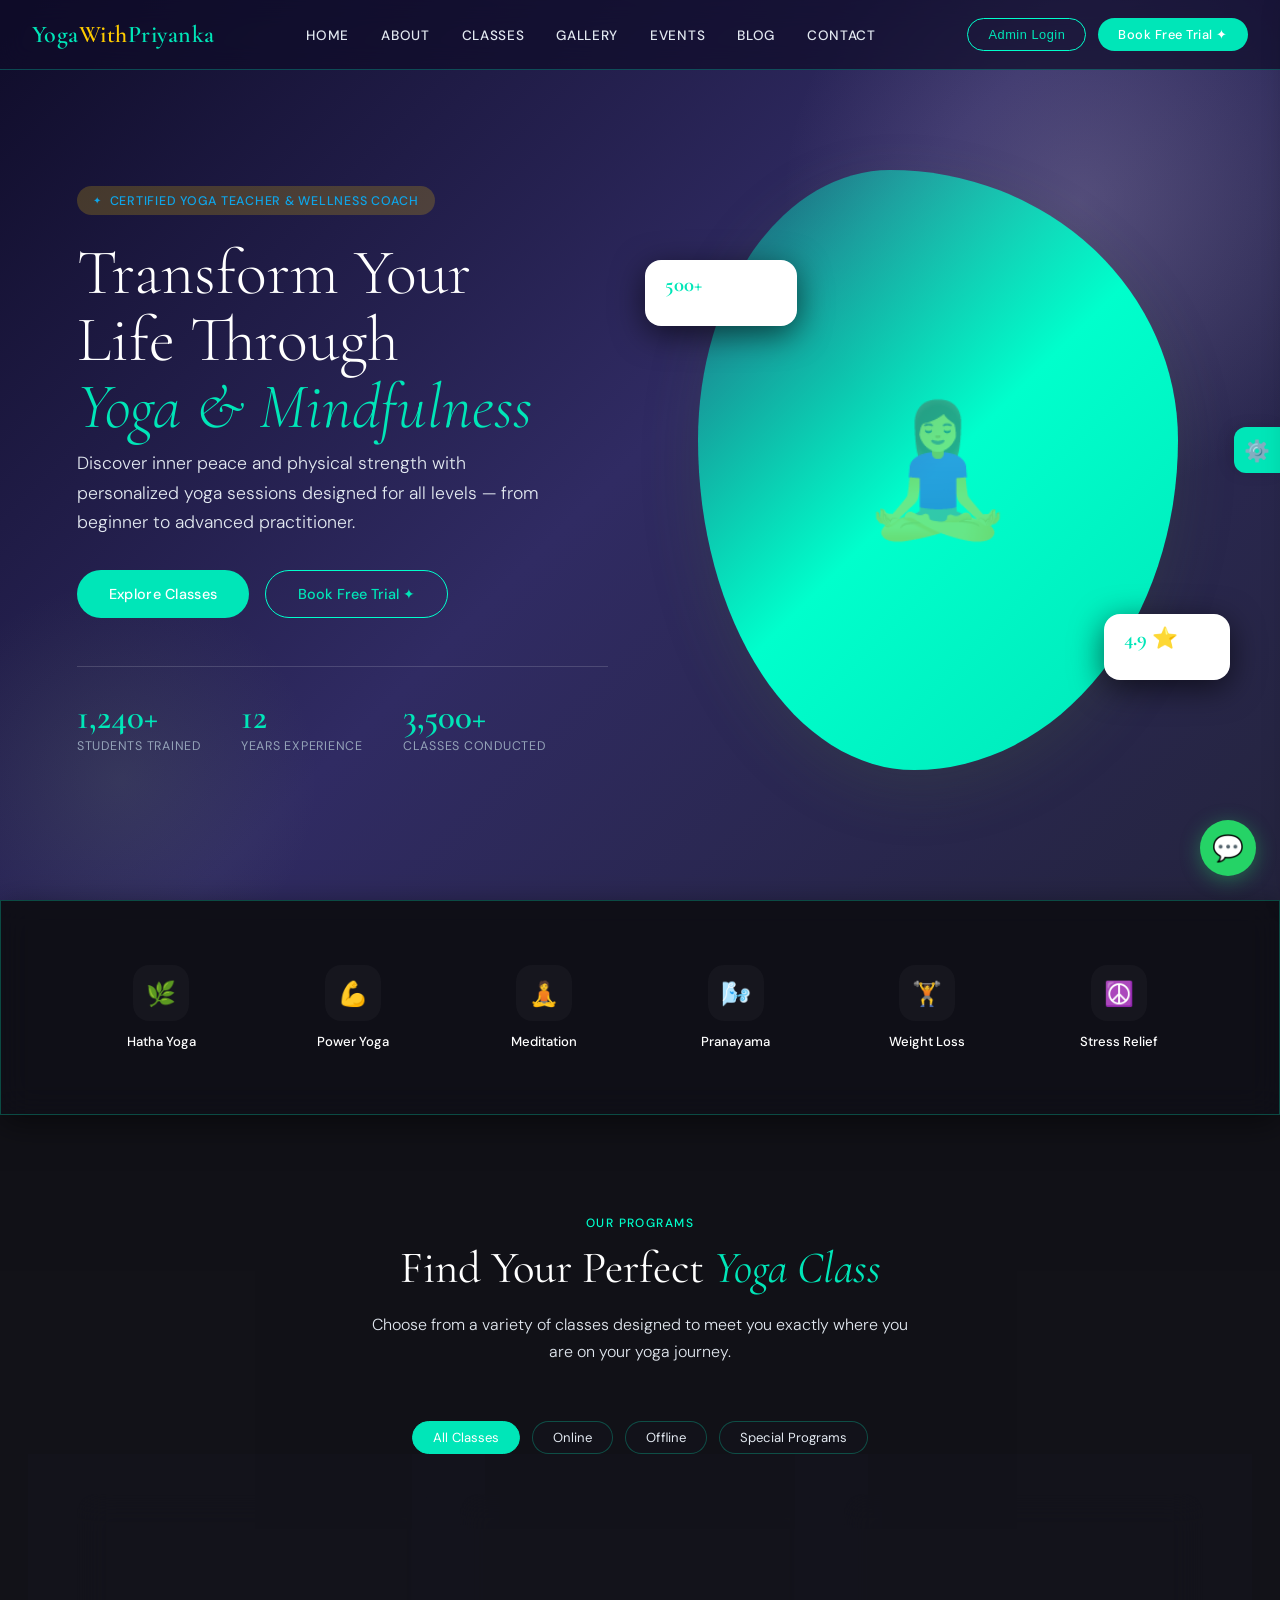
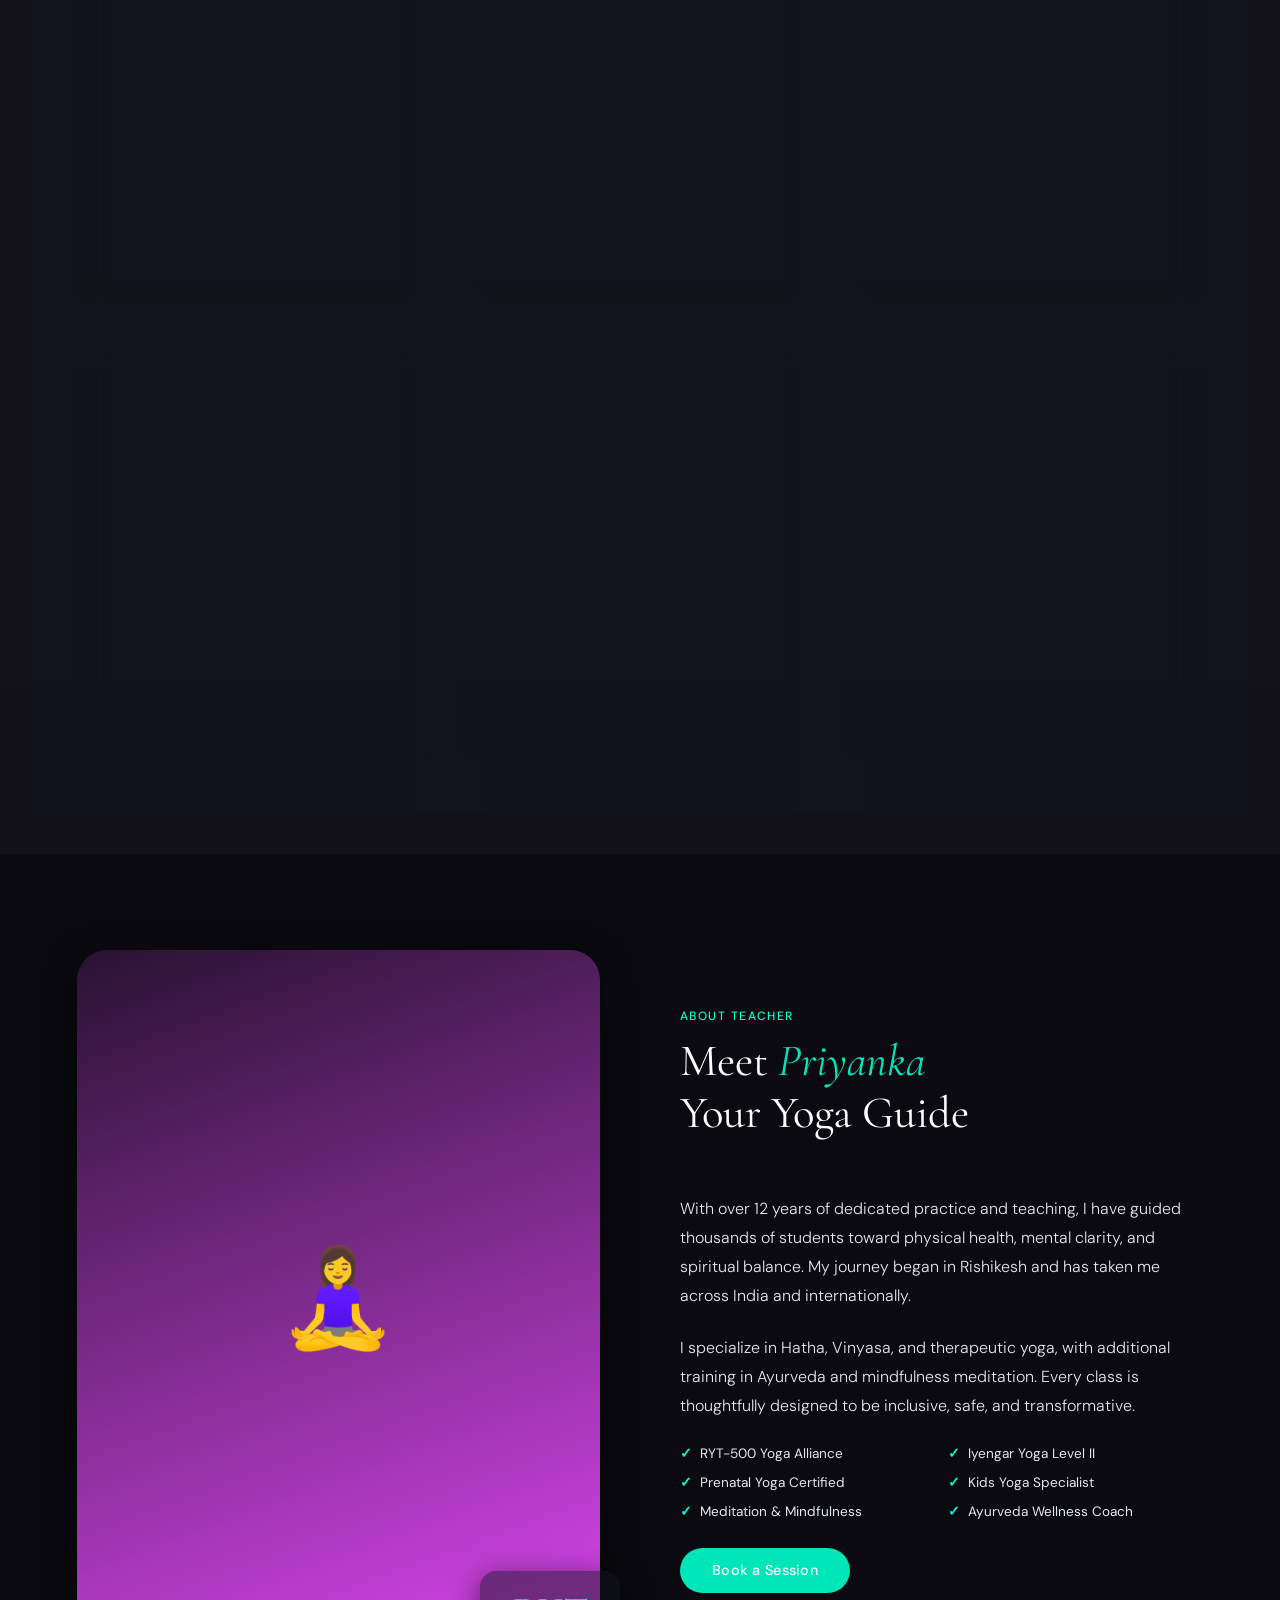
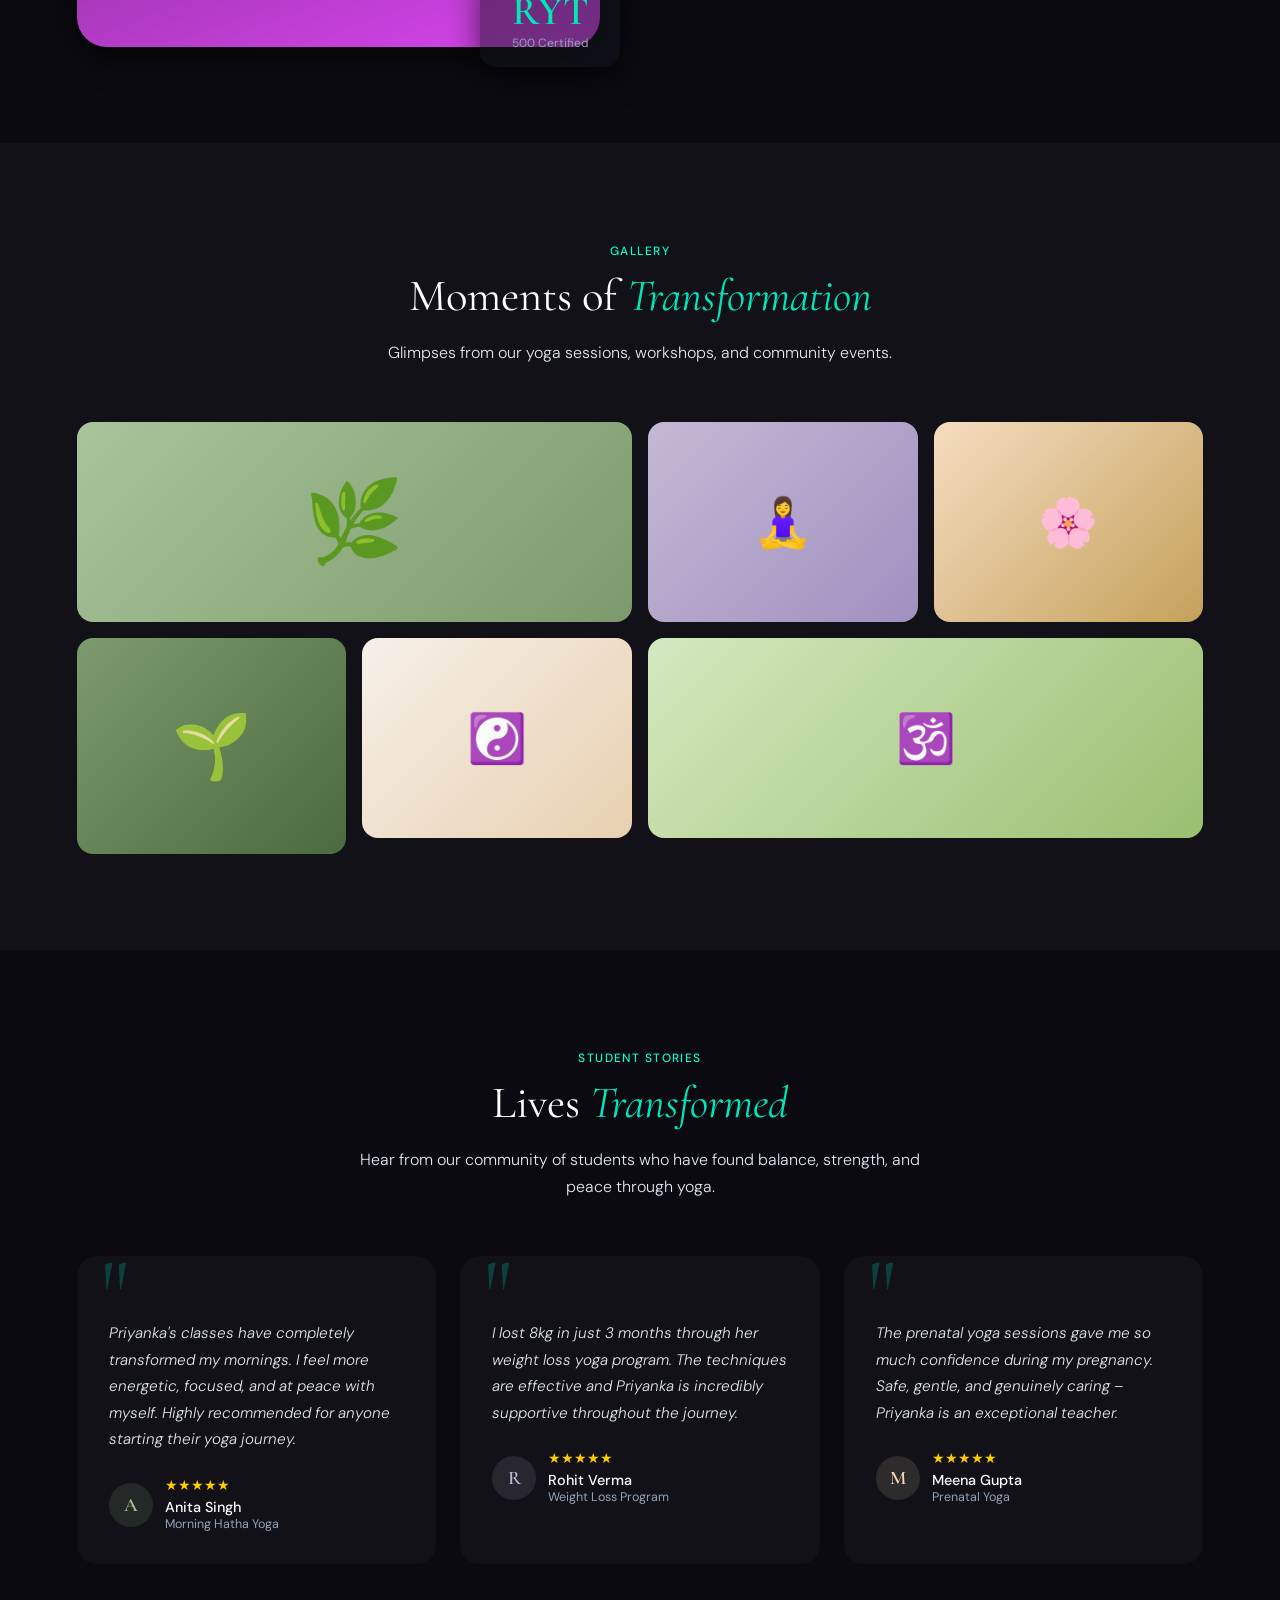
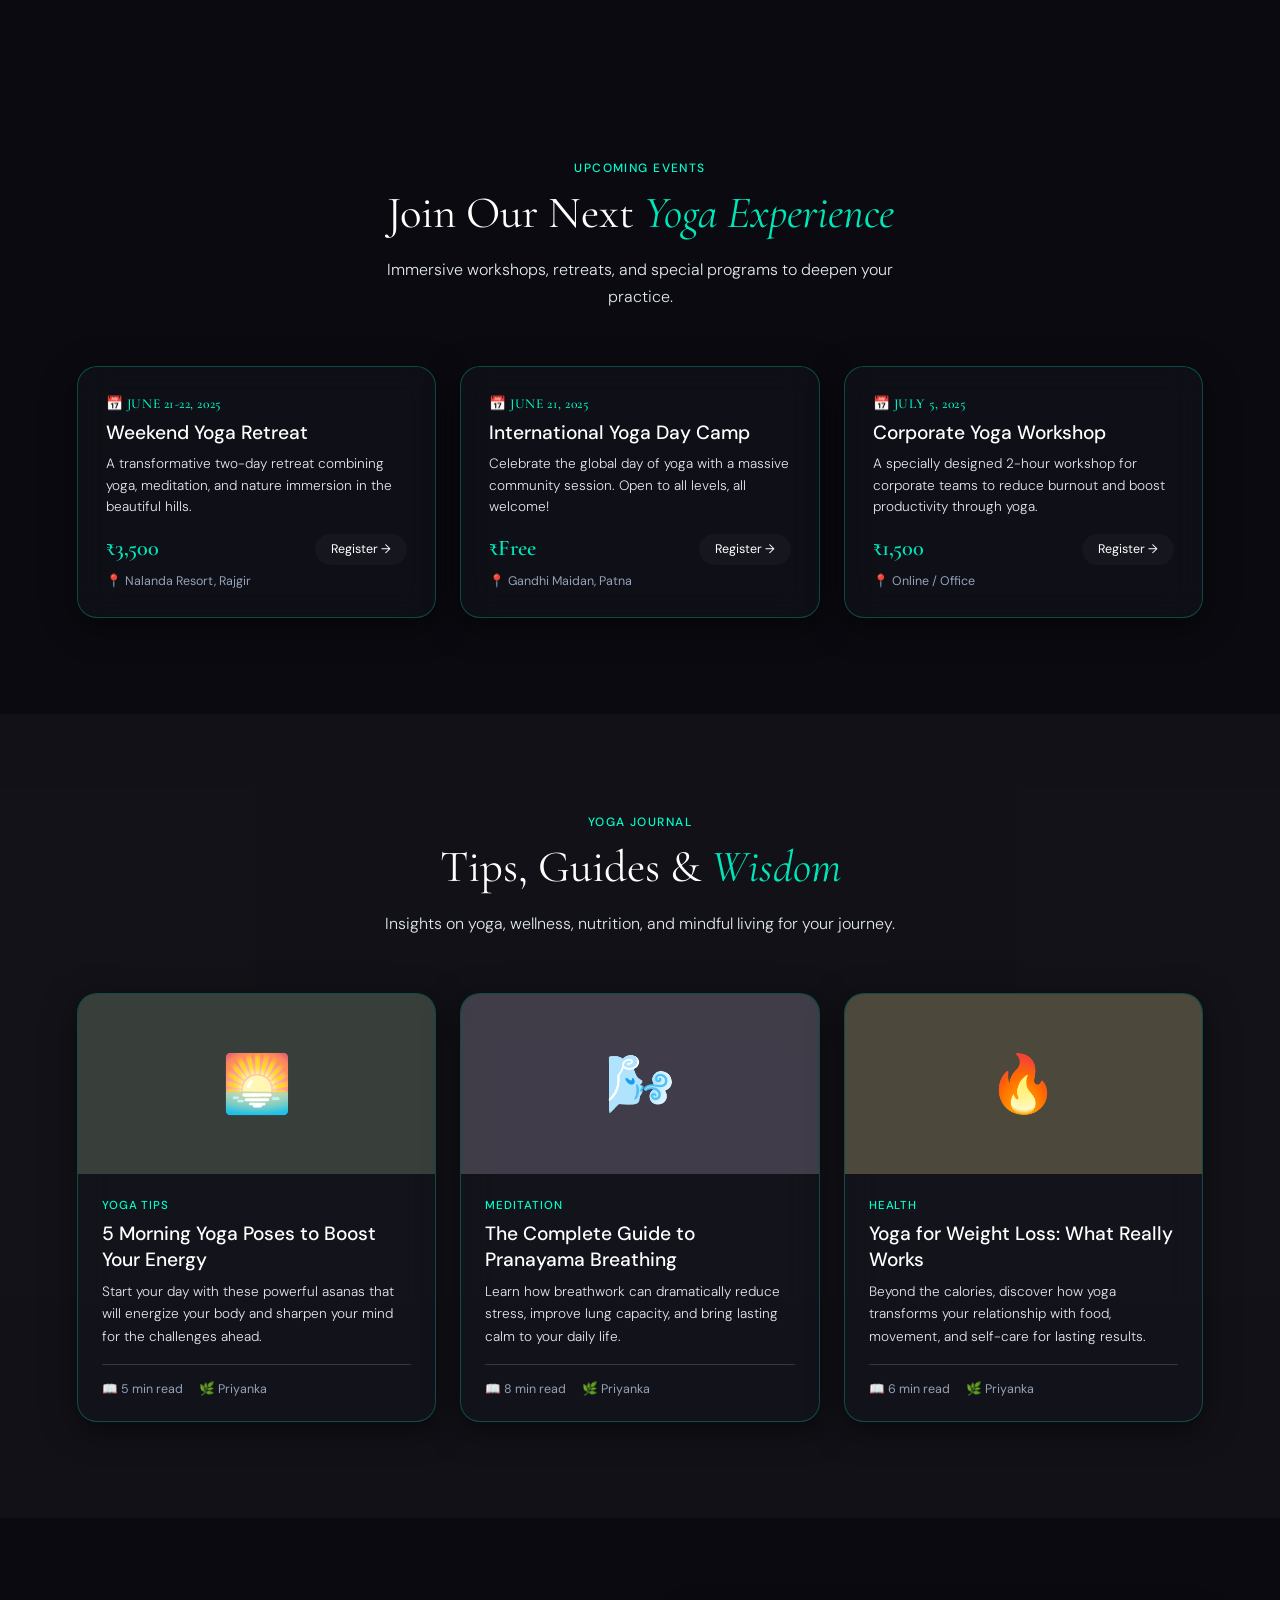
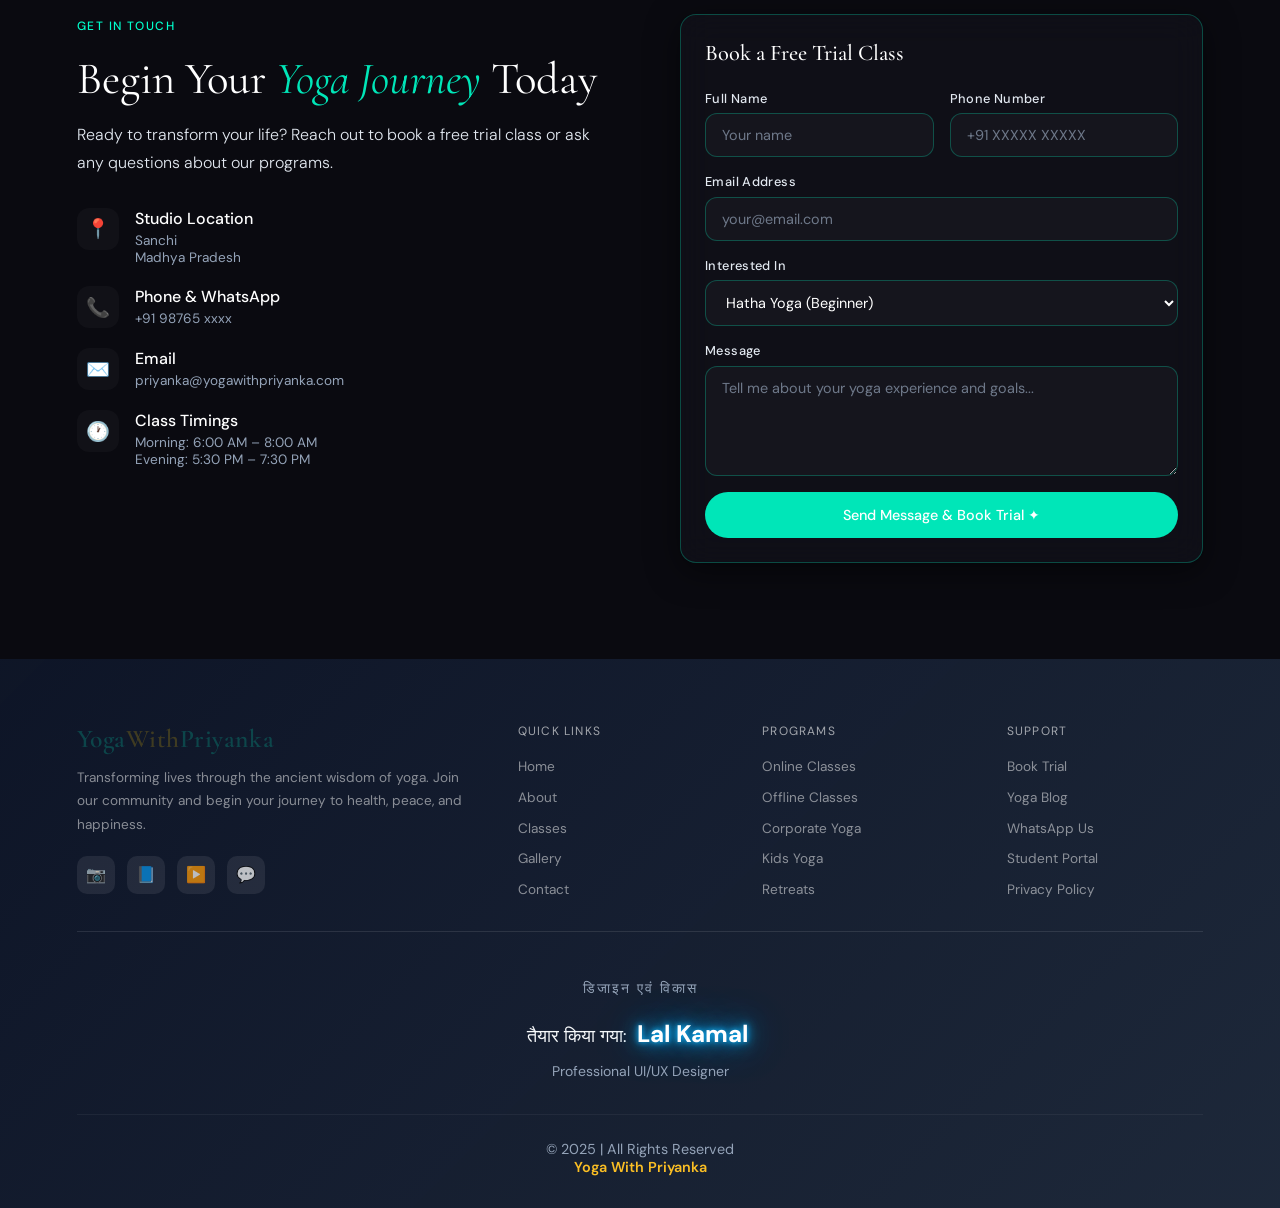
==== commit e12b1dc6: "Added new features and updated readme" ====
--- a/index.html
+++ b/index.html
@@ -13,2062 +13,7 @@
       href="https://fonts.googleapis.com/css2?family=Cormorant+Garamond:ital,wght@0,300;0,400;0,500;0,600;1,300;1,400&family=DM+Sans:wght@300;400;500&display=swap"
       rel="stylesheet"
     />
-    <style>
-      :root {
-        --sage: #8bad7d;
-        --sage-light: #b8d4ab;
-        --sage-dark: #587c4a;
-        --beige: #f8f4ed;
-        --beige-dark: #eee8db;
-        --warm-white: #fffdfa;
-        --lavender: #d4c8e1;
-        --lavender-light: #f0ebf5;
-        --brown: #8a6c55;
-        --brown-light: #c09070;
-        --text-dark: #3a3430;
-        --text-mid: #6a605a;
-        --text-light: #a8a0a0;
-        --gold: #d4b16a;
-        --gold-light: #f8e4b0;
-        --shadow-soft: 0 4px 30px rgba(60, 40, 20, 0.05);
-        --shadow-card: 0 2px 20px rgba(60, 40, 20, 0.04);
-        --card-bg: #ffffff;
-        --bg-gradient: linear-gradient(
-          135deg,
-          var(--beige) 0%,
-          var(--warm-white) 50%,
-          var(--lavender-light) 100%
-        );
-        --border-color: var(--beige-dark);
-        --nav-bg: rgba(253, 250, 245, 0.92);
-      }
-
-      /* ──── ADVANCED DARK MODE ──── */
-      [data-theme="dark"] {
-        --sage: #6a8c5d;
-        --sage-light: #4a6b3e;
-        --sage-dark: #b8d4ab;
-        --beige: #221d1a;
-        --beige-dark: #3a3430;
-        --warm-white: #1a1614;
-        --lavender: #7a6b8c;
-        --lavender-light: #3a3045;
-        --brown: #c09070;
-        --brown-light: #8a6c55;
-        --text-dark: #f8f4ed;
-        --text-mid: #d4c8e1;
-        --text-light: #a8a0a0;
-        --gold: #d4b16a;
-        --gold-light: #7a5c45;
-        --shadow-soft: 0 4px 30px rgba(0, 0, 0, 0.4);
-        --shadow-card: 0 2px 20px rgba(0, 0, 0, 0.3);
-        --card-bg: #2a2420;
-        --bg-gradient: linear-gradient(
-          135deg,
-          #1a1614 0%,
-          #221d1a 50%,
-          #3a3045 100%
-        );
-        --border-color: #3a3430;
-        --nav-bg: rgba(26, 22, 20, 0.92);
-      }
-
-      /* ──── GLASSMORPHISM & GLOSSY MODE ──── */
-      [data-theme="glass"] {
-        --sage: #00ffcc;
-        --sage-light: rgba(0, 255, 204, 0.2);
-        --sage-dark: #00e6b8;
-        --beige: rgba(255, 255, 255, 0.03);
-        --beige-dark: rgba(255, 255, 255, 0.15);
-        --warm-white: #0a0a10;
-        --lavender: #d946ef;
-        --lavender-light: rgba(217, 70, 239, 0.15);
-        --brown: #0ea5e9;
-        --brown-light: rgba(14, 165, 233, 0.15);
-        --text-dark: #ffffff;
-        --text-mid: #e2e8f0;
-        --text-light: #94a3b8;
-        --gold: #ffcc00;
-        --gold-light: rgba(255, 204, 0, 0.2);
-        --shadow-soft: 0 8px 32px rgba(0, 0, 0, 0.6);
-        --shadow-card: 0 4px 16px rgba(0, 0, 0, 0.4);
-        --card-bg: rgba(20, 20, 30, 0.5);
-        --bg-gradient: linear-gradient(
-          135deg,
-          #0f0c29 0%,
-          #302b63 50%,
-          #24243e 100%
-        );
-        --border-color: rgba(0, 255, 204, 0.25);
-        --nav-bg: rgba(15, 12, 41, 0.7);
-      }
-
-      [data-theme="glass"] * {
-        transition:
-          background-color 0.4s ease,
-          color 0.4s ease,
-          border-color 0.4s ease;
-      }
-
-      [data-theme="glass"] .class-card,
-      [data-theme="glass"] .blog-card,
-      [data-theme="glass"] .event-card,
-      [data-theme="glass"] .stat-card,
-      [data-theme="glass"] .admin-card,
-      [data-theme="glass"] .features-strip {
-        backdrop-filter: blur(16px);
-        -webkit-backdrop-filter: blur(16px);
-        border: 1px solid var(--border-color);
-        box-shadow: 0 8px 32px 0 rgba(0, 0, 0, 0.5);
-      }
-
-      ::placeholder {
-        color: var(--text-light);
-        opacity: 0.7;
-      }
-
-      [data-theme="glass"] select option,
-      [data-theme="dark"] select option {
-        background: #1a1625;
-        color: #ffffff;
-      }
-
-      /* ──── DYNAMIC ORBS FOR GLASS THEME ──── */
-      .glass-bg-orbs {
-        position: fixed;
-        top: 0;
-        left: 0;
-        right: 0;
-        bottom: 0;
-        overflow: hidden;
-        z-index: -1;
-        pointer-events: none;
-        opacity: 0;
-        transition:
-          opacity 0.5s ease,
-          transform 0.15s ease-out;
-      }
-      [data-theme="glass"] .glass-bg-orbs {
-        opacity: 1;
-      }
-      .orb {
-        position: absolute;
-        border-radius: 50%;
-        filter: blur(80px);
-        opacity: 0.35;
-        animation: floatOrbs 15s ease-in-out infinite alternate;
-      }
-      .orb-1 {
-        width: 400px;
-        height: 400px;
-        background: var(--sage-dark, #00e6b8);
-        top: -10%;
-        left: -10%;
-        animation-delay: 0s;
-      }
-      .orb-2 {
-        width: 500px;
-        height: 500px;
-        background: var(--lavender, #d946ef);
-        bottom: -20%;
-        right: -10%;
-        animation-delay: -3s;
-      }
-      .orb-3 {
-        width: 350px;
-        height: 350px;
-        background: var(--brown, #0ea5e9);
-        top: 40%;
-        right: 10%;
-        animation-delay: -5s;
-      }
-      .orb-4 {
-        width: 450px;
-        height: 450px;
-        background: var(--gold, #ffcc00);
-        bottom: 10%;
-        left: 20%;
-        animation-delay: -7s;
-      }
-
-      @keyframes floatOrbs {
-        0% {
-          transform: translate(0, 0) scale(1);
-        }
-        50% {
-          transform: translate(5%, 10%) scale(1.1);
-        }
-        100% {
-          transform: translate(-5%, -10%) scale(1.2);
-        }
-      }
-
-      * {
-        margin: 0;
-        padding: 0;
-        box-sizing: border-box;
-      }
-
-      html {
-        scroll-behavior: smooth;
-      }
-
-      body {
-        font-family: "DM Sans", sans-serif;
-        background: var(--warm-white);
-        color: var(--text-dark);
-        overflow-x: hidden;
-      }
-
-      h1,
-      h2,
-      h3,
-      h4 {
-        font-family: "Cormorant Garamond", serif;
-      }
-
-      /* ──── NAV ──── */
-      nav {
-        position: fixed;
-        top: 0;
-        left: 0;
-        right: 0;
-        z-index: 1000;
-        background: var(--nav-bg);
-        backdrop-filter: blur(12px);
-        border-bottom: 1px solid var(--border-color);
-        padding: 0 2rem;
-        display: flex;
-        align-items: center;
-        justify-content: space-between;
-        height: 70px;
-      }
-
-      .nav-logo {
-        font-family: "Cormorant Garamond", serif;
-        font-size: 1.5rem;
-        font-weight: 600;
-        color: var(--sage-dark);
-        letter-spacing: 0.02em;
-      }
-
-      .nav-logo span {
-        color: var(--gold);
-      }
-
-      .nav-links {
-        display: flex;
-        gap: 2rem;
-        list-style: none;
-      }
-
-      .nav-links a {
-        text-decoration: none;
-        font-size: 0.85rem;
-        letter-spacing: 0.05em;
-        text-transform: uppercase;
-        color: var(--text-mid);
-        transition: color 0.2s;
-        font-weight: 500;
-      }
-
-      .nav-links a:hover {
-        color: var(--sage-dark);
-      }
-
-      .nav-actions {
-        display: flex;
-        gap: 0.75rem;
-        align-items: center;
-      }
-
-      .btn-nav {
-        padding: 0.5rem 1.25rem;
-        border-radius: 100px;
-        font-size: 0.8rem;
-        font-weight: 500;
-        letter-spacing: 0.04em;
-        cursor: pointer;
-        transition: all 0.2s;
-        border: none;
-        text-decoration: none;
-        display: inline-block;
-      }
-
-      .btn-outline {
-        background: transparent;
-        border: 1px solid var(--sage);
-        color: var(--sage-dark);
-      }
-
-      .btn-outline:hover {
-        background: var(--sage);
-        color: white;
-      }
-
-      .btn-solid {
-        background: var(--sage-dark);
-        color: white;
-      }
-
-      .btn-solid:hover {
-        background: var(--sage);
-      }
-
-      /* ──── SECTIONS ──── */
-      section {
-        scroll-margin-top: 70px;
-      }
-
-      /* ──── HERO ──── */
-      #home {
-        min-height: 100vh;
-        background: var(--bg-gradient);
-        display: grid;
-        grid-template-columns: 1fr 1fr;
-        align-items: center;
-        padding: 100px 6% 60px;
-        gap: 4rem;
-        position: relative;
-        overflow: hidden;
-      }
-
-      #home::before {
-        content: "";
-        position: absolute;
-        top: -100px;
-        right: -100px;
-        width: 600px;
-        height: 600px;
-        background: radial-gradient(
-          circle,
-          rgba(197, 184, 212, 0.25) 0%,
-          transparent 70%
-        );
-        pointer-events: none;
-      }
-
-      #home::after {
-        content: "";
-        position: absolute;
-        bottom: -80px;
-        left: -80px;
-        width: 400px;
-        height: 400px;
-        background: radial-gradient(
-          circle,
-          rgba(124, 154, 110, 0.15) 0%,
-          transparent 70%
-        );
-        pointer-events: none;
-      }
-
-      .hero-text {
-        position: relative;
-        z-index: 1;
-      }
-
-      .hero-badge {
-        display: inline-flex;
-        align-items: center;
-        gap: 0.5rem;
-        background: var(--gold-light);
-        color: var(--brown);
-        padding: 0.4rem 1rem;
-        border-radius: 100px;
-        font-size: 0.78rem;
-        font-weight: 500;
-        letter-spacing: 0.06em;
-        text-transform: uppercase;
-        margin-bottom: 1.5rem;
-      }
-
-      .hero-badge::before {
-        content: "✦";
-        font-size: 0.6rem;
-      }
-
-      .hero-title {
-        font-size: clamp(3rem, 5vw, 5rem);
-        line-height: 1.05;
-        color: var(--text-dark);
-        font-weight: 300;
-        margin-bottom: 0.5rem;
-      }
-
-      .hero-title em {
-        color: var(--sage-dark);
-        font-style: italic;
-      }
-
-      .hero-subtitle {
-        font-size: 1.1rem;
-        color: var(--text-mid);
-        line-height: 1.7;
-        margin-bottom: 2rem;
-        max-width: 480px;
-        font-weight: 300;
-      }
-
-      .hero-actions {
-        display: flex;
-        gap: 1rem;
-        flex-wrap: wrap;
-      }
-
-      .btn-hero-primary {
-        padding: 0.85rem 2rem;
-        border-radius: 100px;
-        background: var(--sage-dark);
-        color: white;
-        border: none;
-        cursor: pointer;
-        font-size: 0.9rem;
-        font-weight: 500;
-        transition: all 0.25s;
-        font-family: "DM Sans", sans-serif;
-        letter-spacing: 0.02em;
-      }
-
-      .btn-hero-primary:hover {
-        background: var(--sage);
-        transform: translateY(-2px);
-        box-shadow: 0 8px 25px rgba(74, 107, 62, 0.3);
-      }
-
-      .btn-hero-secondary {
-        padding: 0.85rem 2rem;
-        border-radius: 100px;
-        background: transparent;
-        color: var(--sage-dark);
-        border: 1.5px solid var(--sage);
-        cursor: pointer;
-        font-size: 0.9rem;
-        font-weight: 500;
-        transition: all 0.25s;
-        font-family: "DM Sans", sans-serif;
-      }
-
-      .btn-hero-secondary:hover {
-        background: var(--beige);
-      }
-
-      .hero-stats {
-        display: flex;
-        gap: 2.5rem;
-        margin-top: 3rem;
-        padding-top: 2rem;
-        border-top: 1px solid var(--beige-dark);
-      }
-
-      .hero-stat-num {
-        font-family: "Cormorant Garamond", serif;
-        font-size: 2.2rem;
-        font-weight: 600;
-        color: var(--sage-dark);
-        line-height: 1;
-      }
-
-      .hero-stat-label {
-        font-size: 0.78rem;
-        color: var(--text-light);
-        text-transform: uppercase;
-        letter-spacing: 0.06em;
-        margin-top: 0.25rem;
-      }
-
-      .hero-image-wrap {
-        position: relative;
-        display: flex;
-        justify-content: center;
-      }
-
-      .hero-img-frame {
-        width: 100%;
-        max-width: 480px;
-        aspect-ratio: 4/5;
-        border-radius: 40% 60% 55% 45% / 45% 45% 55% 55%;
-        background: linear-gradient(
-          135deg,
-          var(--sage-light) 0%,
-          var(--sage) 50%,
-          var(--sage-dark) 100%
-        );
-        display: flex;
-        align-items: center;
-        justify-content: center;
-        position: relative;
-        overflow: hidden;
-        box-shadow: 0 20px 60px rgba(74, 107, 62, 0.2);
-      }
-
-      .hero-img-frame svg {
-        width: 60%;
-        height: 60%;
-        opacity: 0.3;
-      }
-
-      .hero-img-placeholder {
-        font-size: 8rem;
-        opacity: 0.4;
-        position: absolute;
-      }
-
-      .hero-float-badge {
-        position: absolute;
-        background: white;
-        border-radius: 16px;
-        padding: 0.75rem 1.25rem;
-        box-shadow: var(--shadow-soft);
-        font-size: 0.8rem;
-      }
-
-      .hero-float-badge.top-left {
-        top: 15%;
-        left: -5%;
-      }
-
-      .hero-float-badge.bottom-right {
-        bottom: 15%;
-        right: -5%;
-      }
-
-      .hero-float-badge strong {
-        display: block;
-        font-family: "Cormorant Garamond", serif;
-        font-size: 1.3rem;
-        color: var(--sage-dark);
-      }
-
-      /* ──── SECTION HEADER ──── */
-      .section-header {
-        text-align: center;
-        margin-bottom: 3.5rem;
-      }
-
-      .section-tag {
-        display: inline-block;
-        font-size: 0.75rem;
-        text-transform: uppercase;
-        letter-spacing: 0.12em;
-        color: var(--sage);
-        font-weight: 500;
-        margin-bottom: 0.75rem;
-      }
-
-      .section-title {
-        font-size: clamp(2rem, 3.5vw, 3rem);
-        font-weight: 400;
-        line-height: 1.15;
-        color: var(--text-dark);
-      }
-
-      .section-title em {
-        font-style: italic;
-        color: var(--sage-dark);
-      }
-
-      .section-desc {
-        font-size: 1rem;
-        color: var(--text-mid);
-        line-height: 1.7;
-        max-width: 560px;
-        margin: 1rem auto 0;
-        font-weight: 300;
-      }
-
-      /* ──── CLASSES ──── */
-      #classes {
-        padding: 6rem 6%;
-        background: var(--beige);
-      }
-
-      .classes-filter {
-        display: flex;
-        gap: 0.75rem;
-        justify-content: center;
-        flex-wrap: wrap;
-        margin-bottom: 2.5rem;
-      }
-
-      .filter-btn {
-        padding: 0.45rem 1.25rem;
-        border-radius: 100px;
-        border: 1px solid var(--border-color);
-        background: var(--card-bg);
-        font-size: 0.82rem;
-        cursor: pointer;
-        transition: all 0.2s;
-        font-family: "DM Sans", sans-serif;
-        color: var(--text-mid);
-      }
-
-      .filter-btn.active,
-      .filter-btn:hover {
-        background: var(--sage-dark);
-        color: white;
-        border-color: var(--sage-dark);
-      }
-
-      .classes-grid {
-        display: grid;
-        grid-template-columns: repeat(auto-fill, minmax(300px, 1fr));
-        gap: 1.5rem;
-      }
-
-      .class-card {
-        background: var(--card-bg);
-        border-radius: 20px;
-        overflow: hidden;
-        box-shadow: var(--shadow-card);
-        transition:
-          transform 0.25s,
-          box-shadow 0.25s;
-      }
-
-      .class-card:hover {
-        transform: translateY(-4px);
-        box-shadow: var(--shadow-soft);
-      }
-
-      .class-card-banner {
-        height: 160px;
-        display: flex;
-        align-items: center;
-        justify-content: center;
-        font-size: 4rem;
-        position: relative;
-      }
-
-      .class-card-body {
-        padding: 1.5rem;
-      }
-
-      .class-type-badge {
-        display: inline-block;
-        padding: 0.25rem 0.75rem;
-        border-radius: 100px;
-        font-size: 0.72rem;
-        font-weight: 500;
-        letter-spacing: 0.04em;
-        text-transform: uppercase;
-        margin-bottom: 0.75rem;
-      }
-
-      .badge-online {
-        background: var(--lavender-light);
-        color: var(--lavender);
-      }
-      .badge-offline {
-        background: var(--sage-light);
-        color: var(--sage-dark);
-      }
-      .badge-special {
-        background: var(--gold-light);
-        color: var(--gold);
-      }
-
-      .class-card-title {
-        font-size: 1.3rem;
-        font-weight: 500;
-        margin-bottom: 0.4rem;
-      }
-
-      .class-meta {
-        display: flex;
-        gap: 1rem;
-        font-size: 0.8rem;
-        color: var(--text-light);
-        margin: 0.75rem 0;
-        flex-wrap: wrap;
-      }
-
-      .class-meta span {
-        display: flex;
-        align-items: center;
-        gap: 0.3rem;
-      }
-
-      .class-price {
-        font-family: "Cormorant Garamond", serif;
-        font-size: 1.6rem;
-        font-weight: 600;
-        color: var(--sage-dark);
-        margin: 0.75rem 0;
-      }
-
-      .class-price small {
-        font-size: 0.9rem;
-        color: var(--text-light);
-        font-weight: 400;
-      }
-
-      .btn-enroll {
-        width: 100%;
-        padding: 0.7rem;
-        border-radius: 12px;
-        background: var(--sage-dark);
-        color: white;
-        border: none;
-        cursor: pointer;
-        font-size: 0.85rem;
-        font-weight: 500;
-        transition: background 0.2s;
-        font-family: "DM Sans", sans-serif;
-      }
-
-      .btn-enroll:hover {
-        background: var(--sage);
-      }
-
-      /* ──── ABOUT ──── */
-      #about {
-        padding: 6rem 6%;
-        display: grid;
-        grid-template-columns: 1fr 1fr;
-        gap: 5rem;
-        align-items: center;
-      }
-
-      .about-image-wrap {
-        position: relative;
-      }
-
-      .about-img-main {
-        width: 100%;
-        aspect-ratio: 3/4;
-        border-radius: 30px;
-        background: linear-gradient(
-          160deg,
-          var(--lavender-light) 0%,
-          var(--lavender) 100%
-        );
-        display: flex;
-        align-items: center;
-        justify-content: center;
-        font-size: 6rem;
-        box-shadow: var(--shadow-soft);
-      }
-
-      .cert-card {
-        position: absolute;
-        bottom: -20px;
-        right: -20px;
-        background: var(--card-bg);
-        border-radius: 16px;
-        padding: 1rem 1.25rem;
-        box-shadow: var(--shadow-soft);
-        text-align: center;
-        min-width: 140px;
-      }
-
-      .cert-card-num {
-        font-family: "Cormorant Garamond", serif;
-        font-size: 2.5rem;
-        font-weight: 600;
-        color: var(--sage-dark);
-      }
-
-      .cert-card-label {
-        font-size: 0.75rem;
-        color: var(--text-light);
-      }
-
-      .about-text .section-header {
-        text-align: left;
-      }
-
-      .about-bio {
-        font-size: 1rem;
-        color: var(--text-mid);
-        line-height: 1.8;
-        font-weight: 300;
-        margin-bottom: 1.5rem;
-      }
-
-      .cert-list {
-        list-style: none;
-        display: grid;
-        grid-template-columns: 1fr 1fr;
-        gap: 0.75rem;
-      }
-
-      .cert-item {
-        display: flex;
-        align-items: center;
-        gap: 0.5rem;
-        font-size: 0.85rem;
-        color: var(--text-mid);
-      }
-
-      .cert-item::before {
-        content: "✓";
-        color: var(--sage);
-        font-weight: 700;
-      }
-
-      /* ──── GALLERY ──── */
-      #gallery {
-        padding: 6rem 6%;
-        background: var(--beige);
-      }
-
-      .gallery-grid {
-        display: grid;
-        grid-template-columns: repeat(4, 1fr);
-        grid-template-rows: repeat(2, 200px);
-        gap: 1rem;
-      }
-
-      .gallery-item {
-        border-radius: 16px;
-        overflow: hidden;
-        display: flex;
-        align-items: center;
-        justify-content: center;
-        font-size: 3rem;
-        cursor: pointer;
-        transition: transform 0.25s;
-        position: relative;
-      }
-
-      .gallery-item:hover {
-        transform: scale(1.02);
-      }
-      .gallery-item:hover .gallery-overlay {
-        opacity: 1;
-      }
-
-      .gallery-item.wide {
-        grid-column: span 2;
-      }
-      .gallery-item.tall {
-        grid-row: span 2;
-      }
-
-      .gallery-overlay {
-        position: absolute;
-        inset: 0;
-        background: rgba(42, 36, 32, 0.5);
-        display: flex;
-        align-items: center;
-        justify-content: center;
-        opacity: 0;
-        transition: opacity 0.25s;
-        color: white;
-        font-size: 1.5rem;
-      }
-
-      /* ──── TESTIMONIALS ──── */
-      #testimonials {
-        padding: 6rem 6%;
-      }
-
-      .testimonials-grid {
-        display: grid;
-        grid-template-columns: repeat(3, 1fr);
-        gap: 1.5rem;
-      }
-
-      .testimonial-card {
-        background: var(--beige);
-        border-radius: 20px;
-        padding: 2rem;
-        position: relative;
-      }
-
-      .testimonial-card::before {
-        content: '"';
-        font-family: "Cormorant Garamond", serif;
-        font-size: 6rem;
-        color: var(--sage-light);
-        position: absolute;
-        top: -10px;
-        left: 1.5rem;
-        line-height: 1;
-      }
-
-      .testimonial-text {
-        font-size: 0.95rem;
-        color: var(--text-mid);
-        line-height: 1.75;
-        margin-bottom: 1.5rem;
-        font-style: italic;
-        font-weight: 300;
-        padding-top: 2rem;
-      }
-
-      .testimonial-author {
-        display: flex;
-        align-items: center;
-        gap: 0.75rem;
-      }
-
-      .author-avatar {
-        width: 44px;
-        height: 44px;
-        border-radius: 50%;
-        display: flex;
-        align-items: center;
-        justify-content: center;
-        font-size: 1.2rem;
-        font-weight: 600;
-        font-family: "Cormorant Garamond", serif;
-      }
-
-      .author-name {
-        font-weight: 500;
-        font-size: 0.9rem;
-      }
-      .author-class {
-        font-size: 0.78rem;
-        color: var(--text-light);
-      }
-
-      .stars {
-        color: var(--gold);
-        font-size: 0.85rem;
-        margin-bottom: 0.25rem;
-      }
-
-      /* ──── BLOG ──── */
-      #blog {
-        padding: 6rem 6%;
-        background: var(--beige);
-      }
-
-      .blog-grid {
-        display: grid;
-        grid-template-columns: repeat(3, 1fr);
-        gap: 1.5rem;
-      }
-
-      .blog-card {
-        background: var(--card-bg);
-        border-radius: 20px;
-        overflow: hidden;
-        box-shadow: var(--shadow-card);
-        transition: transform 0.25s;
-      }
-
-      .blog-card:hover {
-        transform: translateY(-4px);
-      }
-
-      .blog-card-img {
-        height: 180px;
-        display: flex;
-        align-items: center;
-        justify-content: center;
-        font-size: 4rem;
-      }
-
-      .blog-card-body {
-        padding: 1.5rem;
-      }
-
-      .blog-category {
-        font-size: 0.72rem;
-        text-transform: uppercase;
-        letter-spacing: 0.08em;
-        color: var(--sage);
-        font-weight: 500;
-        margin-bottom: 0.5rem;
-      }
-
-      .blog-title {
-        font-size: 1.2rem;
-        font-weight: 500;
-        margin-bottom: 0.5rem;
-        line-height: 1.35;
-      }
-
-      .blog-excerpt {
-        font-size: 0.85rem;
-        color: var(--text-mid);
-        line-height: 1.65;
-        font-weight: 300;
-      }
-
-      .blog-meta {
-        display: flex;
-        gap: 1rem;
-        margin-top: 1rem;
-        font-size: 0.78rem;
-        color: var(--text-light);
-        padding-top: 1rem;
-        border-top: 1px solid var(--beige-dark);
-      }
-
-      /* ──── CONTACT ──── */
-      #contact {
-        padding: 6rem 6%;
-        display: grid;
-        grid-template-columns: 1fr 1fr;
-        gap: 5rem;
-      }
-
-      .contact-info h2 {
-        font-size: 2.5rem;
-        font-weight: 400;
-        margin-bottom: 1rem;
-      }
-
-      .contact-info h2 em {
-        font-style: italic;
-        color: var(--sage-dark);
-      }
-
-      .contact-desc {
-        font-size: 1rem;
-        color: var(--text-mid);
-        line-height: 1.7;
-        font-weight: 300;
-        margin-bottom: 2rem;
-      }
-
-      .contact-detail {
-        display: flex;
-        gap: 1rem;
-        align-items: flex-start;
-        margin-bottom: 1.25rem;
-      }
-
-      .contact-icon {
-        width: 42px;
-        height: 42px;
-        border-radius: 12px;
-        background: var(--beige);
-        display: flex;
-        align-items: center;
-        justify-content: center;
-        font-size: 1.2rem;
-        flex-shrink: 0;
-      }
-
-      .contact-form {
-        display: flex;
-        flex-direction: column;
-        gap: 1rem;
-      }
-
-      .form-row {
-        display: grid;
-        grid-template-columns: 1fr 1fr;
-        gap: 1rem;
-      }
-
-      .form-group {
-        display: flex;
-        flex-direction: column;
-        gap: 0.4rem;
-      }
-
-      .form-group label {
-        font-size: 0.8rem;
-        font-weight: 500;
-        color: var(--text-mid);
-        letter-spacing: 0.03em;
-      }
-
-      .form-group input,
-      .form-group textarea,
-      .form-group select {
-        padding: 0.75rem 1rem;
-        border-radius: 12px;
-        border: 1.5px solid var(--border-color);
-        background: var(--beige);
-        font-size: 0.9rem;
-        font-family: "DM Sans", sans-serif;
-        color: var(--text-dark);
-        transition: border-color 0.2s;
-        outline: none;
-      }
-
-      .form-group input:focus,
-      .form-group textarea:focus {
-        border-color: var(--sage);
-      }
-
-      .form-group textarea {
-        resize: vertical;
-        min-height: 110px;
-      }
-
-      .btn-submit {
-        padding: 0.9rem 2rem;
-        border-radius: 100px;
-        background: var(--sage-dark);
-        color: white;
-        border: none;
-        font-size: 0.9rem;
-        font-weight: 500;
-        cursor: pointer;
-        font-family: "DM Sans", sans-serif;
-        transition: all 0.2s;
-        width: 100%;
-      }
-
-      .btn-submit:hover {
-        background: var(--sage);
-      }
-
-      /* ──── FOOTER ──── */
-      footer {
-        background: var(--text-dark);
-        padding: 4rem 6% 2rem;
-        color: rgba(255, 255, 255, 0.7);
-      }
-
-      .footer-grid {
-        display: grid;
-        grid-template-columns: 2fr 1fr 1fr 1fr;
-        gap: 3rem;
-        margin-bottom: 3rem;
-      }
-
-      .footer-brand .nav-logo {
-        color: #a8c49a;
-        font-size: 1.6rem;
-      }
-      .footer-brand .nav-logo span {
-        color: var(--gold-light);
-      }
-
-      .footer-desc {
-        font-size: 0.85rem;
-        line-height: 1.7;
-        margin-top: 0.75rem;
-        color: rgba(255, 255, 255, 0.5);
-      }
-
-      .footer-social {
-        display: flex;
-        gap: 0.75rem;
-        margin-top: 1.25rem;
-      }
-
-      .social-btn {
-        width: 38px;
-        height: 38px;
-        border-radius: 10px;
-        background: rgba(255, 255, 255, 0.08);
-        display: flex;
-        align-items: center;
-        justify-content: center;
-        font-size: 1rem;
-        cursor: pointer;
-        transition: background 0.2s;
-        color: rgba(255, 255, 255, 0.7);
-        text-decoration: none;
-      }
-
-      .social-btn:hover {
-        background: rgba(255, 255, 255, 0.15);
-      }
-
-      .footer-heading {
-        font-size: 0.75rem;
-        text-transform: uppercase;
-        letter-spacing: 0.1em;
-        color: rgba(255, 255, 255, 0.4);
-        margin-bottom: 1rem;
-      }
-
-      .footer-links {
-        list-style: none;
-        display: flex;
-        flex-direction: column;
-        gap: 0.6rem;
-      }
-
-      .footer-links a {
-        font-size: 0.85rem;
-        color: rgba(255, 255, 255, 0.6);
-        text-decoration: none;
-        transition: color 0.2s;
-      }
-
-      .footer-links a:hover {
-        color: var(--sage-light);
-      }
-
-      .footer-bottom {
-        border-top: 1px solid rgba(255, 255, 255, 0.08);
-        padding-top: 2rem;
-        display: flex;
-        justify-content: space-between;
-        align-items: center;
-        font-size: 0.8rem;
-        color: rgba(255, 255, 255, 0.35);
-      }
-
-      /* ──── WHATSAPP BUTTON ──── */
-      .whatsapp-btn {
-        position: fixed;
-        bottom: 24px;
-        right: 24px;
-        z-index: 999;
-        width: 56px;
-        height: 56px;
-        border-radius: 50%;
-        background: #25d366;
-        color: white;
-        display: flex;
-        align-items: center;
-        justify-content: center;
-        font-size: 1.6rem;
-        box-shadow: 0 4px 20px rgba(37, 211, 102, 0.4);
-        cursor: pointer;
-        transition: transform 0.2s;
-        text-decoration: none;
-      }
-
-      .whatsapp-btn:hover {
-        transform: scale(1.1);
-      }
-
-      /* ──── ADMIN PANEL ──── */
-      #admin-login {
-        display: none;
-        position: fixed;
-        inset: 0;
-        z-index: 2000;
-        background: rgba(42, 36, 32, 0.85);
-        backdrop-filter: blur(8px);
-        align-items: center;
-        justify-content: center;
-      }
-
-      #admin-login.open {
-        display: flex;
-      }
-
-      .login-box {
-        background: var(--card-bg);
-        border-radius: 24px;
-        padding: 2.5rem;
-        width: 380px;
-        text-align: center;
-        box-shadow: 0 30px 80px rgba(0, 0, 0, 0.25);
-      }
-
-      .login-box h2 {
-        font-size: 1.8rem;
-        margin-bottom: 0.25rem;
-        color: var(--text-dark);
-      }
-
-      .login-box p {
-        font-size: 0.85rem;
-        color: var(--text-light);
-        margin-bottom: 1.75rem;
-      }
-
-      .login-field {
-        width: 100%;
-        padding: 0.8rem 1rem;
-        border-radius: 12px;
-        border: 1.5px solid var(--border-color);
-        background: var(--beige);
-        color: var(--text-dark);
-        font-size: 0.9rem;
-        font-family: "DM Sans", sans-serif;
-        margin-bottom: 0.75rem;
-        outline: none;
-        transition: border-color 0.2s;
-      }
-
-      .login-field:focus {
-        border-color: var(--sage);
-      }
-
-      .btn-login {
-        width: 100%;
-        padding: 0.85rem;
-        border-radius: 100px;
-        background: var(--sage-dark);
-        color: white;
-        border: none;
-        font-size: 0.9rem;
-        font-weight: 500;
-        cursor: pointer;
-        font-family: "DM Sans", sans-serif;
-        margin-bottom: 0.75rem;
-      }
-
-      .btn-close-login {
-        background: none;
-        border: none;
-        color: var(--text-light);
-        font-size: 0.85rem;
-        cursor: pointer;
-        font-family: "DM Sans", sans-serif;
-      }
-
-      /* ──── ADMIN DASHBOARD ──── */
-      #admin-dashboard {
-        display: none;
-        position: fixed;
-        inset: 0;
-        z-index: 1900;
-        background: #f5f4f0;
-        flex-direction: row;
-      }
-
-      #admin-dashboard.open {
-        display: flex;
-      }
-
-      .admin-sidebar {
-        width: 240px;
-        background: var(--text-dark);
-        padding: 1.5rem;
-        flex-shrink: 0;
-        display: flex;
-        flex-direction: column;
-      }
-
-      .admin-logo {
-        font-family: "Cormorant Garamond", serif;
-        font-size: 1.3rem;
-        color: var(--sage-light);
-        margin-bottom: 2rem;
-      }
-
-      .admin-logo span {
-        color: var(--gold-light);
-      }
-
-      .admin-nav {
-        list-style: none;
-        flex: 1;
-      }
-
-      .admin-nav li {
-        margin-bottom: 0.25rem;
-      }
-
-      .admin-nav a,
-      .admin-nav-link {
-        display: flex;
-        align-items: center;
-        gap: 0.75rem;
-        padding: 0.65rem 0.75rem;
-        border-radius: 10px;
-        color: rgba(255, 255, 255, 0.6);
-        text-decoration: none;
-        font-size: 0.85rem;
-        transition: all 0.2s;
-        cursor: pointer;
-      }
-
-      .admin-nav a:hover,
-      .admin-nav-link:hover,
-      .admin-nav a.active,
-      .admin-nav-link.active {
-        background: rgba(255, 255, 255, 0.08);
-        color: white;
-      }
-
-      .admin-nav-icon {
-        font-size: 1rem;
-      }
-
-      .admin-signout {
-        padding: 0.65rem 0.75rem;
-        border-radius: 10px;
-        background: rgba(255, 255, 255, 0.06);
-        color: rgba(255, 255, 255, 0.5);
-        font-size: 0.85rem;
-        cursor: pointer;
-        border: none;
-        font-family: "DM Sans", sans-serif;
-        width: 100%;
-        text-align: left;
-        transition: all 0.2s;
-      }
-
-      .admin-signout:hover {
-        background: rgba(255, 255, 255, 0.1);
-        color: white;
-      }
-
-      .admin-main {
-        flex: 1;
-        overflow-y: auto;
-        padding: 2rem;
-      }
-
-      .admin-header {
-        display: flex;
-        justify-content: space-between;
-        align-items: center;
-        margin-bottom: 2rem;
-      }
-
-      .admin-title {
-        font-family: "Cormorant Garamond", serif;
-        font-size: 1.8rem;
-        font-weight: 400;
-      }
-
-      .admin-section {
-        display: none;
-      }
-      .admin-section.active {
-        display: block;
-      }
-
-      .stats-grid {
-        display: grid;
-        grid-template-columns: repeat(4, 1fr);
-        gap: 1rem;
-        margin-bottom: 2rem;
-      }
-
-      .stat-card {
-        background: var(--card-bg);
-        border-radius: 16px;
-        padding: 1.25rem;
-        box-shadow: var(--shadow-card);
-      }
-
-      .stat-label {
-        font-size: 0.78rem;
-        color: var(--text-light);
-        text-transform: uppercase;
-        letter-spacing: 0.06em;
-      }
-
-      .stat-num {
-        font-family: "Cormorant Garamond", serif;
-        font-size: 2.5rem;
-        font-weight: 600;
-        color: var(--sage-dark);
-        line-height: 1.1;
-        margin: 0.25rem 0;
-      }
-
-      .stat-change {
-        font-size: 0.78rem;
-        color: var(--sage);
-      }
-
-      .admin-card {
-        background: var(--card-bg);
-        border-radius: 16px;
-        padding: 1.5rem;
-        box-shadow: var(--shadow-card);
-        margin-bottom: 1.5rem;
-      }
-
-      .admin-card h3 {
-        font-size: 1.1rem;
-        font-weight: 500;
-        margin-bottom: 1rem;
-        color: var(--text-dark);
-      }
-
-      .admin-table {
-        width: 100%;
-        border-collapse: collapse;
-        font-size: 0.85rem;
-      }
-
-      .admin-table th {
-        text-align: left;
-        padding: 0.6rem 1rem;
-        background: var(--beige);
-        font-weight: 500;
-        color: var(--text-mid);
-        font-size: 0.78rem;
-        text-transform: uppercase;
-        letter-spacing: 0.04em;
-        border-radius: 4px;
-      }
-
-      .admin-table td {
-        padding: 0.75rem 1rem;
-        border-bottom: 1px solid var(--beige-dark);
-        color: var(--text-mid);
-      }
-
-      .admin-table tr:last-child td {
-        border-bottom: none;
-      }
-
-      .badge-active {
-        display: inline-block;
-        padding: 0.2rem 0.6rem;
-        background: var(--sage-light);
-        color: var(--sage-dark);
-        border-radius: 100px;
-        font-size: 0.72rem;
-        font-weight: 500;
-      }
-
-      .badge-pending {
-        display: inline-block;
-        padding: 0.2rem 0.6rem;
-        background: var(--gold-light);
-        color: var(--gold);
-        border-radius: 100px;
-        font-size: 0.72rem;
-        font-weight: 500;
-      }
-
-      .admin-form-grid {
-        display: grid;
-        grid-template-columns: 1fr 1fr;
-        gap: 1rem;
-      }
-
-      .admin-field {
-        display: flex;
-        flex-direction: column;
-        gap: 0.4rem;
-      }
-
-      .admin-field label {
-        font-size: 0.78rem;
-        font-weight: 500;
-        color: var(--text-mid);
-        text-transform: uppercase;
-        letter-spacing: 0.04em;
-      }
-
-      .admin-field input,
-      .admin-field select,
-      .admin-field textarea {
-        padding: 0.65rem 0.85rem;
-        border-radius: 10px;
-        border: 1.5px solid var(--border-color);
-        font-size: 0.85rem;
-        font-family: "DM Sans", sans-serif;
-        color: var(--text-dark);
-        outline: none;
-        transition: border-color 0.2s;
-        background: var(--beige);
-      }
-
-      .admin-field input:focus,
-      .admin-field textarea:focus {
-        border-color: var(--sage);
-      }
-
-      .admin-field textarea {
-        min-height: 80px;
-        resize: vertical;
-      }
-
-      .btn-admin {
-        padding: 0.65rem 1.5rem;
-        border-radius: 100px;
-        background: var(--sage-dark);
-        color: white;
-        border: none;
-        font-size: 0.85rem;
-        font-weight: 500;
-        cursor: pointer;
-        font-family: "DM Sans", sans-serif;
-        transition: background 0.2s;
-      }
-
-      .btn-admin:hover {
-        background: var(--sage);
-      }
-
-      .btn-admin-outline {
-        padding: 0.65rem 1.5rem;
-        border-radius: 100px;
-        background: transparent;
-        color: var(--sage-dark);
-        border: 1px solid var(--sage);
-        font-size: 0.85rem;
-        cursor: pointer;
-        font-family: "DM Sans", sans-serif;
-        transition: all 0.2s;
-        margin-left: 0.5rem;
-      }
-
-      .btn-admin-outline:hover {
-        background: var(--beige);
-      }
-
-      .btn-danger {
-        padding: 0.4rem 0.8rem;
-        border-radius: 8px;
-        background: rgba(220, 53, 69, 0.1);
-        color: #ef4444;
-        border: 1px solid rgba(220, 53, 69, 0.2);
-        font-size: 0.75rem;
-        cursor: pointer;
-        font-family: "DM Sans", sans-serif;
-        transition: all 0.2s;
-      }
-
-      .btn-danger:hover {
-        background: rgba(220, 53, 69, 0.2);
-      }
-
-      .upload-zone {
-        border: 2px dashed var(--beige-dark);
-        border-radius: 16px;
-        padding: 3rem;
-        text-align: center;
-        cursor: pointer;
-        transition: all 0.2s;
-        margin: 1rem 0;
-      }
-
-      .upload-zone:hover {
-        border-color: var(--sage);
-        background: #f8fbf7;
-      }
-
-      .upload-icon {
-        font-size: 2.5rem;
-        margin-bottom: 0.75rem;
-      }
-
-      .upload-zone p {
-        font-size: 0.85rem;
-        color: var(--text-light);
-      }
-
-      .gallery-admin-grid {
-        display: grid;
-        grid-template-columns: repeat(4, 1fr);
-        gap: 0.75rem;
-        margin-top: 1rem;
-      }
-
-      .gallery-admin-item {
-        aspect-ratio: 1;
-        border-radius: 12px;
-        display: flex;
-        align-items: center;
-        justify-content: center;
-        font-size: 2.5rem;
-        position: relative;
-        cursor: pointer;
-      }
-
-      .gallery-admin-item .delete-btn {
-        position: absolute;
-        top: 6px;
-        right: 6px;
-        background: rgba(255, 255, 255, 0.9);
-        border: none;
-        border-radius: 6px;
-        width: 24px;
-        height: 24px;
-        display: flex;
-        align-items: center;
-        justify-content: center;
-        font-size: 0.75rem;
-        cursor: pointer;
-        color: #c0392b;
-        opacity: 0;
-        transition: opacity 0.2s;
-      }
-
-      .gallery-admin-item:hover .delete-btn {
-        opacity: 1;
-      }
-
-      .content-editor-area {
-        border: 1.5px solid var(--border-color);
-        border-radius: 12px;
-        min-height: 200px;
-        padding: 1rem;
-        font-size: 0.9rem;
-        color: var(--text-dark);
-        font-family: "DM Sans", sans-serif;
-        outline: none;
-        line-height: 1.7;
-      }
-
-      .content-editor-area:focus {
-        border-color: var(--sage);
-      }
-
-      .editor-toolbar {
-        display: flex;
-        gap: 0.25rem;
-        padding: 0.5rem;
-        background: var(--beige);
-        border-radius: 10px;
-        margin-bottom: 0.5rem;
-        flex-wrap: wrap;
-      }
-
-      .editor-btn {
-        padding: 0.3rem 0.6rem;
-        border-radius: 6px;
-        border: none;
-        background: var(--card-bg);
-        color: var(--text-dark);
-        font-size: 0.8rem;
-        cursor: pointer;
-        transition: background 0.15s;
-      }
-
-      .editor-btn:hover {
-        background: var(--beige-dark);
-      }
-
-      .success-toast {
-        position: fixed;
-        bottom: 24px;
-        left: 50%;
-        transform: translateX(-50%);
-        background: var(--sage-dark);
-        color: white;
-        padding: 0.75rem 1.75rem;
-        border-radius: 100px;
-        font-size: 0.85rem;
-        z-index: 9999;
-        opacity: 0;
-        transition: opacity 0.3s;
-        pointer-events: none;
-      }
-
-      .success-toast.show {
-        opacity: 1;
-      }
-
-      /* ──── MOBILE NAV TOGGLE ──── */
-      .nav-toggle {
-        display: none;
-        flex-direction: column;
-        gap: 4px;
-        cursor: pointer;
-        padding: 4px;
-      }
-
-      .nav-toggle span {
-        display: block;
-        width: 22px;
-        height: 2px;
-        background: var(--text-dark);
-        border-radius: 2px;
-        transition: all 0.25s;
-      }
-
-      /* ──── FEATURES STRIP ──── */
-      .features-strip {
-        padding: 4rem 6%;
-        background: var(--card-bg);
-        display: grid;
-        grid-template-columns: repeat(6, 1fr);
-        gap: 1.5rem;
-      }
-
-      .feature-item {
-        text-align: center;
-      }
-
-      .feature-icon {
-        width: 56px;
-        height: 56px;
-        border-radius: 16px;
-        background: var(--beige);
-        margin: 0 auto 0.75rem;
-        display: flex;
-        align-items: center;
-        justify-content: center;
-        font-size: 1.5rem;
-      }
-
-      .feature-name {
-        font-size: 0.82rem;
-        font-weight: 500;
-        color: var(--text-dark);
-        line-height: 1.3;
-      }
-
-      /* ──── EVENTS ──── */
-      #events {
-        padding: 6rem 6%;
-      }
-
-      .events-grid {
-        display: grid;
-        grid-template-columns: repeat(3, 1fr);
-        gap: 1.5rem;
-      }
-
-      .event-card {
-        background: var(--card-bg);
-        border-radius: 20px;
-        padding: 1.75rem;
-        box-shadow: var(--shadow-card);
-        border-left: 4px solid var(--sage);
-        transition: transform 0.25s;
-      }
-
-      .event-card:hover {
-        transform: translateY(-3px);
-      }
-
-      .event-date {
-        font-family: "Cormorant Garamond", serif;
-        font-size: 0.85rem;
-        color: var(--sage);
-        letter-spacing: 0.04em;
-        text-transform: uppercase;
-        margin-bottom: 0.5rem;
-        font-weight: 500;
-      }
-
-      .event-name {
-        font-size: 1.2rem;
-        font-weight: 500;
-        margin-bottom: 0.5rem;
-      }
-
-      .event-desc {
-        font-size: 0.85rem;
-        color: var(--text-mid);
-        line-height: 1.6;
-        font-weight: 300;
-        margin-bottom: 1rem;
-      }
-
-      .event-price {
-        font-family: "Cormorant Garamond", serif;
-        font-size: 1.4rem;
-        color: var(--sage-dark);
-        font-weight: 600;
-      }
-
-      .event-btn {
-        float: right;
-        padding: 0.45rem 1rem;
-        border-radius: 100px;
-        background: var(--beige);
-        color: var(--text-dark);
-        border: none;
-        font-size: 0.78rem;
-        cursor: pointer;
-        font-family: "DM Sans", sans-serif;
-        transition: all 0.2s;
-      }
-
-      .event-btn:hover {
-        background: var(--sage);
-        color: white;
-      }
-
-      /* Media query for responsive */
-      @media (max-width: 900px) {
-        #home {
-          grid-template-columns: 1fr;
-          padding: 100px 5% 4rem;
-        }
-        .hero-image-wrap {
-          display: none;
-        }
-        #about {
-          grid-template-columns: 1fr;
-        }
-        .about-image-wrap {
-          display: none;
-        }
-        #contact {
-          grid-template-columns: 1fr;
-        }
-        .testimonials-grid,
-        .blog-grid,
-        .events-grid {
-          grid-template-columns: 1fr;
-        }
-        .classes-grid {
-          grid-template-columns: 1fr;
-        }
-        .gallery-grid {
-          grid-template-columns: 1fr 1fr;
-          grid-template-rows: auto;
-        }
-        .gallery-item.wide {
-          grid-column: span 1;
-        }
-        .gallery-item.tall {
-          grid-row: span 1;
-        }
-        .footer-grid {
-          grid-template-columns: 1fr 1fr;
-        }
-        .nav-links {
-          display: none;
-        }
-        .nav-toggle {
-          display: flex;
-        }
-        .features-strip {
-          grid-template-columns: repeat(3, 1fr);
-        }
-        .stats-grid {
-          grid-template-columns: repeat(2, 1fr);
-        }
-        .admin-form-grid {
-          grid-template-columns: 1fr;
-        }
-        .admin-sidebar {
-          width: 200px;
-        }
-      }
-    </style>
-    <style>
-      /* ──── ADVANCED SETTINGS PANEL ──── */
-      .settings-fab {
-        position: fixed;
-        top: 50%;
-        right: 0;
-        transform: translateY(-50%);
-        background: var(--sage-dark);
-        color: white;
-        width: 46px;
-        height: 46px;
-        border-radius: 12px 0 0 12px;
-        display: flex;
-        align-items: center;
-        justify-content: center;
-        cursor: pointer;
-        z-index: 1001;
-        box-shadow: -4px 0 15px rgba(0, 0, 0, 0.1);
-        font-size: 1.3rem;
-        transition:
-          width 0.2s,
-          background 0.2s;
-      }
-      .settings-fab:hover {
-        width: 52px;
-        background: var(--sage);
-      }
-      .settings-panel {
-        position: fixed;
-        top: 0;
-        right: -340px;
-        width: 320px;
-        height: 100vh;
-        background: var(--card-bg);
-        backdrop-filter: blur(20px);
-        z-index: 1002;
-        box-shadow: -5px 0 30px rgba(0, 0, 0, 0.3);
-        transition: right 0.3s cubic-bezier(0.4, 0, 0.2, 1);
-        padding: 2.5rem 2rem;
-        border-left: 1px solid var(--border-color);
-        overflow-y: auto;
-      }
-      .settings-panel.open {
-        right: 0;
-      }
-      .settings-close {
-        position: absolute;
-        top: 1.2rem;
-        right: 1.5rem;
-        font-size: 1.5rem;
-        cursor: pointer;
-        color: var(--text-dark);
-        background: none;
-        border: none;
-        transition: transform 0.2s;
-      }
-      .settings-close:hover {
-        transform: scale(1.1);
-        color: var(--sage-dark);
-      }
-      .settings-title {
-        font-family: "Cormorant Garamond", serif;
-        font-size: 1.6rem;
-        margin-bottom: 1.5rem;
-        color: var(--text-dark);
-        border-bottom: 1px solid var(--border-color);
-        padding-bottom: 0.5rem;
-      }
-      .theme-grid {
-        display: grid;
-        grid-template-columns: 1fr 1fr;
-        gap: 1rem;
-        margin-bottom: 2.5rem;
-      }
-      .theme-btn {
-        padding: 0.8rem;
-        border-radius: 12px;
-        border: 1.5px solid var(--border-color);
-        background: var(--beige);
-        color: var(--text-dark);
-        cursor: pointer;
-        display: flex;
-        flex-direction: column;
-        align-items: center;
-        gap: 0.5rem;
-        transition: all 0.2s;
-        font-weight: 500;
-        font-size: 0.85rem;
-      }
-      .theme-btn:hover,
-      .theme-btn.active {
-        border-color: var(--sage-dark);
-        background: var(--sage-light);
-        color: var(--text-dark);
-        box-shadow: 0 4px 12px rgba(0, 0, 0, 0.1);
-        transform: translateY(-2px);
-      }
-      .theme-btn .color-circles {
-        display: flex;
-        gap: 4px;
-      }
-      .theme-btn .circle {
-        width: 18px;
-        height: 18px;
-        border-radius: 50%;
-        border: 1px solid rgba(0, 0, 0, 0.1);
-      }
-
-      .lang-toggle {
-        display: flex;
-        background: var(--beige-dark);
-        border-radius: 100px;
-        padding: 4px;
-        position: relative;
-        margin-bottom: 2.5rem;
-      }
-      .lang-btn {
-        flex: 1;
-        text-align: center;
-        padding: 0.6rem;
-        cursor: pointer;
-        border-radius: 100px;
-        z-index: 1;
-        color: var(--text-mid);
-        font-weight: 600;
-        font-size: 0.9rem;
-        transition: color 0.3s;
-      }
-      .lang-btn.active {
-        color: white;
-      }
-      .lang-slider {
-        position: absolute;
-        top: 4px;
-        bottom: 4px;
-        width: calc(50% - 4px);
-        background: var(--sage-dark);
-        border-radius: 100px;
-        transition: transform 0.3s cubic-bezier(0.4, 0, 0.2, 1);
-        box-shadow: 0 2px 8px rgba(0, 0, 0, 0.2);
-      }
-      .lang-en.active ~ .lang-slider {
-        transform: translateX(0);
-      }
-      .lang-hi.active ~ .lang-slider {
-        transform: translateX(100%);
-      }
-    </style>
+    <link rel="stylesheet" href="style.css" />
   </head>
   <body>
     <!-- NAV -->
@@ -2624,92 +569,6 @@
     </section>
 
     <!-- FOOTER -->
-    <style>
-      /* Advanced Footer CSS by Lal Kamal */
-      .advanced-footer {
-        --bg-dark: #0f172a;
-        --accent: #fbbf24;
-        --text-main: #f8fafc;
-        --text-dim: #94a3b8;
-        background: linear-gradient(
-          135deg,
-          rgba(15, 23, 42, 0.9) 0%,
-          rgba(30, 41, 59, 0.98) 100%
-        );
-        color: var(--text-main);
-        padding: 4rem 6% 2rem;
-        text-align: center;
-      }
-      .advanced-footer .footer-grid {
-        text-align: left;
-        border-bottom: 1px solid rgba(255, 255, 255, 0.1);
-        padding-bottom: 2rem;
-      }
-      .analysis-section {
-        margin-top: 30px;
-        margin-bottom: 30px;
-      }
-      .analysis-label {
-        display: block;
-        font-size: 0.85rem;
-        color: var(--text-dim);
-        text-transform: uppercase;
-        letter-spacing: 2px;
-        margin-bottom: 15px;
-      }
-      .analysis-content {
-        font-size: 1.1rem;
-        line-height: 1.8;
-      }
-      .highlight-name {
-        color: #fff;
-        font-weight: 800;
-        font-size: 1.5rem;
-        text-shadow:
-          0 0 5px #0ea5e9,
-          0 0 10px #0ea5e9,
-          0 0 20px #0ea5e9,
-          0 0 40px #0284c7;
-        margin: 0 5px;
-        animation: neon-pulse 1.5s infinite alternate;
-        text-decoration: none !important;
-        border-bottom: none !important;
-      }
-      @keyframes neon-pulse {
-        from {
-          text-shadow:
-            0 0 5px #0ea5e9,
-            0 0 10px #0ea5e9,
-            0 0 20px #0ea5e9;
-        }
-        to {
-          text-shadow:
-            0 0 2px #0ea5e9,
-            0 0 5px #0ea5e9,
-            0 0 10px #0ea5e9;
-        }
-      }
-      .data-source-bar {
-        font-size: 0.9rem;
-        color: var(--text-dim);
-        border-top: 1px solid rgba(255, 255, 255, 0.05);
-        padding-top: 25px;
-        margin-top: 20px;
-      }
-      .source-highlight {
-        color: #fbbf24;
-        font-weight: 600;
-      }
-      .advanced-footer .footer-heading {
-        color: rgba(255, 255, 255, 0.6);
-      }
-      .advanced-footer .footer-links a {
-        color: rgba(255, 255, 255, 0.5);
-      }
-      .advanced-footer .footer-links a:hover {
-        color: var(--sage-light);
-      }
-    </style>
 
     <footer class="advanced-footer">
       <div class="footer-grid">
@@ -2876,7 +735,16 @@
         </ul>
         <button class="admin-signout" onclick="signOut()">← Sign Out</button>
       </div>
+
       <div class="admin-main">
+        <button class="admin-menu-toggle" onclick="toggleAdminSidebar()">
+          ☰ Menu
+        </button>
+        <div
+          class="admin-sidebar-overlay"
+          id="adminSidebarOverlay"
+          onclick="toggleAdminSidebar()"
+        ></div>
         <!-- DASHBOARD -->
         <div class="admin-section active" id="section-dashboard">
           <div class="admin-header">
@@ -3204,6 +1072,41 @@
               <button class="editor-btn" onclick="formatText('underline')">
                 <u>U</u>
               </button>
+              <div
+                style="
+                  width: 1px;
+                  background: var(--border-color);
+                  margin: 0 4px;
+                "
+              ></div>
+              <button
+                class="editor-btn"
+                onclick="formatText('justifyLeft')"
+                title="Align Left"
+              >
+                ⫷
+              </button>
+              <button
+                class="editor-btn"
+                onclick="formatText('justifyCenter')"
+                title="Align Center"
+              >
+                ≡
+              </button>
+              <button
+                class="editor-btn"
+                onclick="formatText('justifyRight')"
+                title="Align Right"
+              >
+                ⫸
+              </button>
+              <div
+                style="
+                  width: 1px;
+                  background: var(--border-color);
+                  margin: 0 4px;
+                "
+              ></div>
               <button
                 class="editor-btn"
                 onclick="formatText('insertUnorderedList')"
@@ -3216,6 +1119,13 @@
               >
                 1. List
               </button>
+              <div
+                style="
+                  width: 1px;
+                  background: var(--border-color);
+                  margin: 0 4px;
+                "
+              ></div>
               <button
                 class="editor-btn"
                 onclick="formatText('formatBlock', 'h2')"
@@ -3224,9 +1134,36 @@
               </button>
               <button
                 class="editor-btn"
+                onclick="formatText('formatBlock', 'h3')"
+              >
+                H3
+              </button>
+              <button
+                class="editor-btn"
                 onclick="formatText('formatBlock', 'p')"
               >
                 ¶
+              </button>
+              <div
+                style="
+                  width: 1px;
+                  background: var(--border-color);
+                  margin: 0 4px;
+                "
+              ></div>
+              <button
+                class="editor-btn"
+                onclick="formatText('createLink')"
+                title="Add Link"
+              >
+                🔗
+              </button>
+              <button
+                class="editor-btn"
+                onclick="formatText('insertImage')"
+                title="Add Image"
+              >
+                🖼️
               </button>
             </div>
             <div
@@ -3477,808 +1414,6 @@
     <!-- TOAST -->
     <div class="success-toast" id="toast">✓ Changes saved successfully!</div>
 
-    <script>
-      // ──── LANGUAGE & THEME LOGIC ────
-      const translations = {
-        en: {
-          settingsTitle: "Advanced Settings",
-          language: "Language",
-          theme: "Theme Options",
-          themeLight: "Light Mode",
-          themeDark: "Dark Mode",
-          themeGlass: "Glossy Glass",
-          customColor: "Accent Color",
-          navHome: "Home",
-          navAbout: "About",
-          navClasses: "Classes",
-          navGallery: "Gallery",
-          navEvents: "Events",
-          navBlog: "Blog",
-          navContact: "Contact",
-          heroTitle:
-            "Transform Your<br/>Life Through<br/><em>Yoga & Mindfulness</em>",
-          heroSubtitle:
-            "Discover inner peace and physical strength with personalized yoga sessions designed for all levels — from beginner to advanced practitioner.",
-          exploreBtn: "Explore Classes",
-          bookTrialBtn: "Book Free Trial ✦",
-          statsStudents: "Students Trained",
-          statsYears: "Years Experience",
-          statsClasses: "Classes Conducted",
-        },
-        hi: {
-          settingsTitle: "उन्नत सेटिंग्स",
-          language: "भाषा (Language)",
-          theme: "थीम विकल्प",
-          themeLight: "लाइट मोड",
-          themeDark: "डार्क मोड",
-          themeGlass: "ग्लॉसी ग्लास",
-          customColor: "एक्सेंट रंग",
-          navHome: "होम",
-          navAbout: "परिचय",
-          navClasses: "क्लासेस",
-          navGallery: "गैलरी",
-          navEvents: "इवेंट्स",
-          navBlog: "ब्लॉग",
-          navContact: "संपर्क",
-          heroTitle:
-            "योग और माइंडफुलनेस<br/>के माध्यम से अपना<br/><em>जीवन बदलें</em>",
-          heroSubtitle:
-            "शुरुआती से लेकर उन्नत अभ्यासकर्ताओं तक, सभी स्तरों के लिए डिज़ाइन किए गए व्यक्तिगत योग सत्रों के साथ आंतरिक शांति और शारीरिक शक्ति की खोज करें।",
-          exploreBtn: "क्लासेस देखें",
-          bookTrialBtn: "फ्री ट्रायल बुक करें ✦",
-          statsStudents: "प्रशिक्षित छात्र",
-          statsYears: "वर्षों का अनुभव",
-          statsClasses: "आयोजित क्लासेस",
-        },
-      };
-
-      function toggleSettings() {
-        document.getElementById("settingsPanel").classList.toggle("open");
-      }
-
-      function setLanguage(lang) {
-        document
-          .querySelectorAll(".lang-btn")
-          .forEach((b) => b.classList.remove("active"));
-        document.querySelector(".lang-" + lang).classList.add("active");
-        localStorage.setItem("yogaLang", lang);
-
-        document.querySelectorAll("[data-i18n]").forEach((el) => {
-          const key = el.getAttribute("data-i18n");
-          if (translations[lang][key]) {
-            el.innerHTML = translations[lang][key];
-          }
-        });
-      }
-
-      function setTheme(theme) {
-        document.documentElement.setAttribute("data-theme", theme);
-        localStorage.setItem("yogaTheme", theme);
-        document
-          .querySelectorAll(".theme-btn")
-          .forEach((b) => b.classList.remove("active"));
-        document.getElementById("btn-theme-" + theme).classList.add("active");
-      }
-
-      function setCustomColor(color) {
-        document.documentElement.style.setProperty("--sage-dark", color);
-        document.documentElement.style.setProperty("--sage", color);
-        localStorage.setItem("yogaCustomColor", color);
-      }
-
-      function resetCustomColor() {
-        document.documentElement.style.removeProperty("--sage-dark");
-        document.documentElement.style.removeProperty("--sage");
-        localStorage.removeItem("yogaCustomColor");
-        document.getElementById("customColorPicker").value = "#587c4a";
-      }
-
-      // ──── MOUSE PARALLAX FOR ORBS ────
-      document.addEventListener("mousemove", (e) => {
-        if (document.documentElement.getAttribute("data-theme") === "glass") {
-          const orbs = document.querySelector(".glass-bg-orbs");
-          if (orbs) {
-            const x = (e.clientX / window.innerWidth - 0.5) * 40; // Max move 20px
-            const y = (e.clientY / window.innerHeight - 0.5) * 40; // Max move 20px
-            orbs.style.transform = `translate(${x}px, ${y}px)`;
-          }
-        }
-      });
-
-      // ──── DATA STORE ────
-      const defaultClasses = [
-        {
-          id: 1,
-          name: "Morning Hatha Yoga",
-          type: "offline",
-          time: "6:00 AM – 7:00 AM",
-          duration: "60 min",
-          price: 1500,
-          seats: "20 seats",
-          emoji: "🌅",
-          desc: "Gentle morning flow to energize your day",
-        },
-        {
-          id: 2,
-          name: "Power Yoga Online",
-          type: "online",
-          time: "7:30 AM – 8:30 AM",
-          duration: "60 min",
-          price: 1200,
-          seats: "Unlimited",
-          emoji: "💪",
-          desc: "High-energy dynamic yoga via Zoom",
-        },
-        {
-          id: 3,
-          name: "Evening Vinyasa",
-          type: "offline",
-          time: "6:00 PM – 7:00 PM",
-          duration: "60 min",
-          price: 1500,
-          seats: "15 seats",
-          emoji: "🌙",
-          desc: "Flowing sequences to release daily stress",
-        },
-        {
-          id: 4,
-          name: "Prenatal Yoga",
-          type: "special",
-          time: "10:00 AM – 11:00 AM",
-          duration: "60 min",
-          price: 2000,
-          seats: "10 seats",
-          emoji: "🤰",
-          desc: "Safe and nurturing yoga for mothers-to-be",
-        },
-        {
-          id: 5,
-          name: "Meditation & Pranayama",
-          type: "online",
-          time: "5:30 AM – 6:15 AM",
-          duration: "45 min",
-          price: 800,
-          seats: "Unlimited",
-          emoji: "🧘",
-          desc: "Breathwork and mindfulness techniques",
-        },
-        {
-          id: 6,
-          name: "Weight Loss Yoga",
-          type: "special",
-          time: "8:00 AM – 9:00 AM",
-          duration: "60 min",
-          price: 2500,
-          seats: "12 seats",
-          emoji: "🔥",
-          desc: "Targeted yoga for weight management",
-        },
-      ];
-
-      const defaultTestimonials = [
-        {
-          name: "Anita Singh",
-          cls: "Morning Hatha Yoga",
-          text: "Priyanka's classes have completely transformed my mornings. I feel more energetic, focused, and at peace with myself. Highly recommended for anyone starting their yoga journey.",
-          rating: 5,
-          initial: "A",
-          color: "#a8c49a",
-        },
-        {
-          name: "Rohit Verma",
-          cls: "Weight Loss Program",
-          text: "I lost 8kg in just 3 months through her weight loss yoga program. The techniques are effective and Priyanka is incredibly supportive throughout the journey.",
-          rating: 5,
-          initial: "R",
-          color: "#c5b8d4",
-        },
-        {
-          name: "Meena Gupta",
-          cls: "Prenatal Yoga",
-          text: "The prenatal yoga sessions gave me so much confidence during my pregnancy. Safe, gentle, and genuinely caring – Priyanka is an exceptional teacher.",
-          rating: 5,
-          initial: "M",
-          color: "#f5dcc0",
-        },
-      ];
-
-      const defaultBlogs = [
-        {
-          title: "5 Morning Yoga Poses to Boost Your Energy",
-          cat: "Yoga Tips",
-          time: "5 min",
-          emoji: "🌅",
-          color: "#a8c49a",
-          excerpt:
-            "Start your day with these powerful asanas that will energize your body and sharpen your mind for the challenges ahead.",
-        },
-        {
-          title: "The Complete Guide to Pranayama Breathing",
-          cat: "Meditation",
-          time: "8 min",
-          emoji: "🌬️",
-          color: "#c5b8d4",
-          excerpt:
-            "Learn how breathwork can dramatically reduce stress, improve lung capacity, and bring lasting calm to your daily life.",
-        },
-        {
-          title: "Yoga for Weight Loss: What Really Works",
-          cat: "Health",
-          time: "6 min",
-          emoji: "🔥",
-          color: "#f5e8a0",
-          excerpt:
-            "Beyond the calories, discover how yoga transforms your relationship with food, movement, and self-care for lasting results.",
-        },
-      ];
-
-      const defaultEvents = [
-        {
-          name: "Weekend Yoga Retreat",
-          date: "June 21-22, 2025",
-          price: 3500,
-          location: "Nalanda Resort, Rajgir",
-          desc: "A transformative two-day retreat combining yoga, meditation, and nature immersion in the beautiful hills.",
-        },
-        {
-          name: "International Yoga Day Camp",
-          date: "June 21, 2025",
-          price: "Free",
-          location: "Gandhi Maidan, Patna",
-          desc: "Celebrate the global day of yoga with a massive community session. Open to all levels, all welcome!",
-        },
-        {
-          name: "Corporate Yoga Workshop",
-          date: "July 5, 2025",
-          price: 1500,
-          location: "Online / Office",
-          desc: "A specially designed 2-hour workshop for corporate teams to reduce burnout and boost productivity through yoga.",
-        },
-      ];
-
-      let classes = JSON.parse(
-        localStorage.getItem("yogaClasses") || JSON.stringify(defaultClasses),
-      );
-      let events = JSON.parse(
-        localStorage.getItem("yogaEvents") || JSON.stringify(defaultEvents),
-      );
-      let blogs = JSON.parse(
-        localStorage.getItem("yogaBlogs") || JSON.stringify(defaultBlogs),
-      );
-      let localGallery = JSON.parse(
-        localStorage.getItem("yogaLocalGallery") || "[]",
-      );
-      let nextClassId = classes.length + 1;
-
-      // ──── RENDER CLASSES ────
-      function renderClasses(filter = "all") {
-        const grid = document.getElementById("classesGrid");
-        const filtered =
-          filter === "all" ? classes : classes.filter((c) => c.type === filter);
-        const bgs = {
-          offline: "var(--sage-light)",
-          online: "var(--lavender-light)",
-          special: "var(--gold-light)",
-        };
-        grid.innerHTML = filtered
-          .map(
-            (c) => `
-    <div class="class-card">
-      <div class="class-card-banner" style="background:${bgs[c.type] || "#f0f0f0"}">${c.emoji || "🧘"}</div>
-      <div class="class-card-body">
-        <span class="class-type-badge badge-${c.type}">${c.type.charAt(0).toUpperCase() + c.type.slice(1)}</span>
-        <div class="class-card-title">${c.name}</div>
-        <div style="font-size:0.82rem; color:var(--text-light)">${c.desc || ""}</div>
-        <div class="class-meta">
-          <span>⏰ ${c.time}</span>
-          <span>⏱ ${c.duration}</span>
-          <span>💺 ${c.seats}</span>
-        </div>
-        <div class="class-price">₹${Number(c.price).toLocaleString("en-IN")} <small>/month</small></div>
-        <button class="btn-enroll" onclick="enrollClass('${c.name}')">Enroll Now</button>
-      </div>
-    </div>
-  `,
-          )
-          .join("");
-      }
-
-      function filterClasses(type, btn) {
-        document
-          .querySelectorAll(".filter-btn")
-          .forEach((b) => b.classList.remove("active"));
-        btn.classList.add("active");
-        renderClasses(type);
-      }
-
-      function enrollClass(name) {
-        document
-          .getElementById("contact")
-          .scrollIntoView({ behavior: "smooth" });
-        setTimeout(() => {
-          const sel = document.querySelector("#contact select");
-          const opts = sel.options;
-          for (let i = 0; i < opts.length; i++) {
-            if (
-              opts[i].text
-                .toLowerCase()
-                .includes(name.toLowerCase().split(" ")[0])
-            ) {
-              sel.selectedIndex = i;
-              break;
-            }
-          }
-        }, 800);
-      }
-
-      // ──── RENDER TESTIMONIALS ────
-      function renderTestimonials() {
-        document.getElementById("testimonialsGrid").innerHTML =
-          defaultTestimonials
-            .map(
-              (t) => `
-    <div class="testimonial-card">
-      <p class="testimonial-text">${t.text}</p>
-      <div class="testimonial-author">
-        <div class="author-avatar" style="background:${t.color}20; color:${t.color}">${t.initial}</div>
-        <div>
-          <div class="stars">${"★".repeat(t.rating)}</div>
-          <div class="author-name">${t.name}</div>
-          <div class="author-class">${t.cls}</div>
-        </div>
-      </div>
-    </div>
-  `,
-            )
-            .join("");
-      }
-
-      // ──── RENDER BLOGS ────
-      function renderBlogs() {
-        document.getElementById("blogGrid").innerHTML = defaultBlogs
-          .map(
-            (b) => `
-    <div class="blog-card">
-      <div class="blog-card-img" style="background:${b.color}40; font-size:3.5rem">${b.emoji}</div>
-      <div class="blog-card-body">
-        <div class="blog-category">${b.cat}</div>
-        <div class="blog-title">${b.title}</div>
-        <p class="blog-excerpt">${b.excerpt}</p>
-        <div class="blog-meta">
-          <span>📖 ${b.time} read</span>
-          <span>🌿 Priyanka</span>
-        </div>
-      </div>
-    </div>
-  `,
-          )
-          .join("");
-      }
-
-      // ──── RENDER EVENTS ────
-      function renderEvents() {
-        document.getElementById("eventsGrid").innerHTML = defaultEvents
-          .map(
-            (e) => `
-    <div class="event-card">
-      <div class="event-date">📅 ${e.date}</div>
-      <div class="event-name">${e.name}</div>
-      <p class="event-desc">${e.desc}</p>
-      <div>
-        <span class="event-price">₹${e.price === "Free" ? "Free" : Number(e.price).toLocaleString("en-IN")}</span>
-        <button class="event-btn">Register →</button>
-      </div>
-      <div style="clear:both; font-size:0.78rem; color:var(--text-light); margin-top:0.75rem">📍 ${e.location}</div>
-    </div>
-  `,
-          )
-          .join("");
-      }
-
-      // ──── COUNTER ANIMATION ────
-      function animateCounter(id, target, suffix = "") {
-        const el = document.getElementById(id);
-        if (!el) return;
-        let current = 0;
-        const increment = Math.ceil(target / 50);
-        const timer = setInterval(() => {
-          current = Math.min(current + increment, target);
-          el.textContent = current.toLocaleString("en-IN") + suffix;
-          if (current >= target) clearInterval(timer);
-        }, 30);
-      }
-
-      // ──── ADMIN ────
-      function openAdmin() {
-        document.getElementById("admin-login").classList.add("open");
-      }
-      function closeAdmin() {
-        document.getElementById("admin-login").classList.remove("open");
-      }
-
-      function doLogin() {
-        const u = document.getElementById("loginUser").value;
-        const p = document.getElementById("loginPass").value;
-        if (u === "Priyanka" && (p === "Kamal@007" || p === "Priyanka@007")) {
-          document.getElementById("admin-login").classList.remove("open");
-          document.getElementById("admin-dashboard").classList.add("open");
-          document.getElementById("todayDate").textContent =
-            new Date().toLocaleDateString("en-IN", {
-              weekday: "long",
-              year: "numeric",
-              month: "long",
-              day: "numeric",
-            });
-          renderAdminClassesTable();
-          renderAdminGallery();
-          renderAdminEventsTable();
-          renderAdminBlogTable();
-        } else {
-          alert("Incorrect credentials! Try: Priyanka / Kamal@007");
-        }
-      }
-
-      function signOut() {
-        document.getElementById("admin-dashboard").classList.remove("open");
-      }
-
-      function showSection(name, link) {
-        document
-          .querySelectorAll(".admin-section")
-          .forEach((s) => s.classList.remove("active"));
-        document
-          .querySelectorAll(".admin-nav-link")
-          .forEach((l) => l.classList.remove("active"));
-        document.getElementById("section-" + name).classList.add("active");
-        link.classList.add("active");
-      }
-
-      function saveContent() {
-        const heroTitleEl = document.getElementById("heroTitle");
-        showToast("Content saved successfully!");
-      }
-
-      function showToast(msg) {
-        const t = document.getElementById("toast");
-        t.textContent = "✓ " + msg;
-        t.classList.add("show");
-        setTimeout(() => t.classList.remove("show"), 2500);
-      }
-
-      // ──── ADMIN CLASSES ────
-      function renderAdminClassesTable() {
-        document.getElementById("classesTableBody").innerHTML = classes
-          .map(
-            (c, i) => `
-    <tr>
-      <td>${c.emoji} ${c.name}</td>
-      <td><span class="class-type-badge badge-${c.type}">${c.type}</span></td>
-      <td>${c.time}</td>
-      <td>₹${Number(c.price).toLocaleString("en-IN")}</td>
-      <td><button class="btn-danger" onclick="deleteClass(${i})">Delete</button></td>
-    </tr>
-  `,
-          )
-          .join("");
-      }
-
-      function addClass() {
-        showToast("Fill the form and click Save Class");
-      }
-      function clearClassForm() {
-        ["cName", "cTime", "cDuration", "cPrice", "cSeats", "cDesc"].forEach(
-          (id) => (document.getElementById(id).value = ""),
-        );
-      }
-
-      function saveClass() {
-        const name = document.getElementById("cName").value;
-        if (!name) {
-          alert("Please enter a class name");
-          return;
-        }
-        const newClass = {
-          id: nextClassId++,
-          name,
-          type: document.getElementById("cType").value,
-          time: document.getElementById("cTime").value || "9:00 AM",
-          duration: document.getElementById("cDuration").value || "60 min",
-          price: document.getElementById("cPrice").value || 1500,
-          seats: document.getElementById("cSeats").value || "Open",
-          emoji: "🧘",
-          desc: document.getElementById("cDesc").value,
-        };
-        classes.push(newClass);
-        localStorage.setItem("yogaClasses", JSON.stringify(classes));
-        renderAdminClassesTable();
-        renderClasses("all");
-        clearClassForm();
-        showToast("Class added to website!");
-      }
-
-      function deleteClass(i) {
-        if (confirm("Delete this class?")) {
-          classes.splice(i, 1);
-          localStorage.setItem("yogaClasses", JSON.stringify(classes));
-          renderAdminClassesTable();
-          renderClasses("all");
-          showToast("Class removed");
-        }
-      }
-
-      // ──── ADMIN GALLERY ────
-      const galleryEmojis = [
-        "🌿",
-        "🧘‍♀️",
-        "🌸",
-        "☯️",
-        "🕉️",
-        "🌅",
-        "🙏",
-        "💚",
-        "🌳",
-        "🌺",
-        "✨",
-        "🌙",
-      ];
-      function renderAdminGallery() {
-        const grid = document.getElementById("galleryAdminGrid");
-        const localHtml = localGallery
-          .map(
-            (img, i) => `
-          <div class="gallery-admin-item" style="background: url('${img}') center/cover;">
-            <button class="delete-btn" onclick="removeLocalGalleryItem(${i})">✕</button>
-          </div>
-        `,
-          )
-          .join("");
-        const emojiHtml = galleryEmojis
-          .map(
-            (e, i) => `
-          <div class="gallery-admin-item" style="background:var(--beige)">
-            ${e}
-            <button class="delete-btn" onclick="removeGalleryItem(${i})">✕</button>
-          </div>
-        `,
-          )
-          .join("");
-        grid.innerHTML = localHtml + emojiHtml;
-      }
-
-      function handleGalleryUpload(event) {
-        const file = event.target.files[0];
-        if (!file) return;
-        const reader = new FileReader();
-        reader.onload = (e) => {
-          try {
-            localGallery.unshift(e.target.result);
-            localStorage.setItem(
-              "yogaLocalGallery",
-              JSON.stringify(localGallery),
-            );
-            renderAdminGallery();
-            renderMainGallery();
-            showToast("Image uploaded successfully!");
-          } catch (err) {
-            alert(
-              "Storage limit exceeded! Image is too large for local browser storage.",
-            );
-          }
-        };
-        reader.readAsDataURL(file);
-        event.target.value = ""; // Reset input so same file can be chosen again
-      }
-
-      function removeLocalGalleryItem(i) {
-        if (confirm("Delete this uploaded image?")) {
-          localGallery.splice(i, 1);
-          localStorage.setItem(
-            "yogaLocalGallery",
-            JSON.stringify(localGallery),
-          );
-          renderAdminGallery();
-          renderMainGallery();
-          showToast("Image removed");
-        }
-      }
-
-      function removeGalleryItem(i) {
-        showToast("Cannot delete default emojis from this demo.");
-      }
-
-      function renderMainGallery() {
-        const grid = document.querySelector("#gallery .gallery-grid");
-        if (!grid) return;
-        const localHtml = localGallery
-          .map(
-            (img) => `
-          <div class="gallery-item" style="background: url('${img}') center/cover; font-size:0;"></div>
-        `,
-          )
-          .join("");
-        // Append uploaded images ahead of the default emoji elements
-        grid.innerHTML =
-          localHtml +
-          `
-          <div class="gallery-item wide" style="background: linear-gradient(135deg, #a8c49a, #7c9a6e); font-size: 5rem;">🌿</div>
-          <div class="gallery-item" style="background: linear-gradient(135deg, #c5b8d4, #a090c0)">🧘‍♀️</div>
-          <div class="gallery-item" style="background: linear-gradient(135deg, #f5dcc0, #c4a15a)">🌸</div>
-          <div class="gallery-item tall" style="background: linear-gradient(135deg, #7c9a6e, #4a6b3e); font-size: 4rem;">🌱</div>
-          <div class="gallery-item" style="background: linear-gradient(135deg, #f5f0e8, #e8d0b0)">☯️</div>
-          <div class="gallery-item wide" style="background: linear-gradient(135deg, #d4e8c0, #9abf70)">🕉️</div>
-        `;
-      }
-
-      // ──── ADMIN EVENTS ────
-      function renderAdminEventsTable() {
-        document.getElementById("eventsTableBody").innerHTML = defaultEvents
-          .map(
-            (e, i) => `
-    <tr>
-      <td>${e.name}</td>
-      <td>${e.date}</td>
-      <td>₹${e.price === "Free" ? "Free" : Number(e.price).toLocaleString("en-IN")}</td>
-      <td>${e.location}</td>
-      <td><button class="btn-danger" onclick="deleteEvent(${i})">Delete</button></td>
-    </tr>
-  `,
-          )
-          .join("");
-      }
-
-      function saveEvent() {
-        const name = document.getElementById("evName").value;
-        if (!name) {
-          alert("Enter event name");
-          return;
-        }
-        const ev = {
-          name,
-          date: document.getElementById("evDate").value || "TBD",
-          price: document.getElementById("evPrice").value || "Free",
-          location: document.getElementById("evLocation").value || "Studio",
-          desc: document.getElementById("evDesc").value,
-        };
-        defaultEvents.push(ev);
-        renderEvents();
-        renderAdminEventsTable();
-        showToast("Event published!");
-      }
-
-      function deleteEvent(i) {
-        if (confirm("Delete event?")) {
-          defaultEvents.splice(i, 1);
-          renderEvents();
-          renderAdminEventsTable();
-          showToast("Event deleted");
-        }
-      }
-
-      // ──── ADMIN BLOG ────
-      function renderAdminBlogTable() {
-        document.getElementById("blogTableBody").innerHTML = defaultBlogs
-          .map(
-            (b, i) => `
-    <tr>
-      <td>${b.title}</td>
-      <td>${b.cat}</td>
-      <td>May 2025</td>
-      <td><button class="btn-danger" onclick="deleteBlog(${i})">Delete</button></td>
-    </tr>
-  `,
-          )
-          .join("");
-      }
-
-      function saveBlog() {
-        const title = document.getElementById("blogTitle").value;
-        if (!title) {
-          alert("Enter blog title");
-          return;
-        }
-        const b = {
-          title,
-          cat: document.getElementById("blogCat").value,
-          time: document.getElementById("blogTime").value + " min",
-          emoji: "📝",
-          color: "#a8c49a",
-          excerpt:
-            document
-              .getElementById("blogContent")
-              .textContent.substring(0, 120) + "...",
-        };
-        defaultBlogs.push(b);
-        renderBlogs();
-        renderAdminBlogTable();
-        document.getElementById("blogTitle").value = "";
-        document.getElementById("blogContent").innerHTML =
-          "Write your article here...";
-        showToast("Blog post published!");
-      }
-
-      function deleteBlog(i) {
-        if (confirm("Delete this post?")) {
-          defaultBlogs.splice(i, 1);
-          renderBlogs();
-          renderAdminBlogTable();
-          showToast("Post deleted");
-        }
-      }
-
-      function formatText(cmd, val) {
-        document.getElementById("blogContent").focus();
-        document.execCommand(cmd, false, val || null);
-      }
-
-      // ──── FORM SUBMIT ────
-      function submitForm() {
-        showToast("Message sent! Priyanka will contact you within 24 hours.");
-      }
-
-      // ──── TESTIMONIALS ────
-      function approveTest(btn) {
-        const card = btn.closest("div[style]");
-        card.style.opacity = "0.5";
-        setTimeout(() => card.remove(), 300);
-        showToast("Testimonial approved and published!");
-      }
-
-      function rejectTest(btn) {
-        const card = btn.closest("div[style]");
-        card.style.opacity = "0.5";
-        setTimeout(() => card.remove(), 300);
-        showToast("Testimonial rejected");
-      }
-
-      // ──── MOBILE NAV ────
-      function toggleMobileNav() {
-        const links = document.getElementById("navLinks");
-        if (links.style.display === "flex") {
-          links.style.display = "none";
-        } else {
-          links.style.cssText =
-            "display:flex; flex-direction:column; position:absolute; top:70px; left:0; right:0; background:rgba(253,250,245,0.98); padding:1rem 2rem; gap:1rem; border-bottom:1px solid rgba(180,160,130,0.2); z-index:999";
-        }
-      }
-
-      // ──── INIT ────
-      window.addEventListener("DOMContentLoaded", () => {
-        // Init Theme & Language
-        const savedTheme = localStorage.getItem("yogaTheme") || "glass";
-        setTheme(savedTheme);
-        const savedLang = localStorage.getItem("yogaLang") || "en";
-        setLanguage(savedLang);
-
-        const savedColor = localStorage.getItem("yogaCustomColor");
-        if (savedColor) {
-          setCustomColor(savedColor);
-          document.getElementById("customColorPicker").value = savedColor;
-        }
-
-        renderClasses("all");
-        renderMainGallery();
-        renderTestimonials();
-        renderBlogs();
-        renderEvents();
-
-        // Counter animation on scroll
-        const observer = new IntersectionObserver(
-          (entries) => {
-            entries.forEach((entry) => {
-              if (entry.isIntersecting) {
-                animateCounter("statStudents", 1240, "+");
-                animateCounter("statYears", 12, "");
-                animateCounter("statClasses", 3500, "+");
-                observer.disconnect();
-              }
-            });
-          },
-          { threshold: 0.3 },
-        );
-
-        const heroStats = document.querySelector(".hero-stats");
-        if (heroStats) observer.observe(heroStats);
-      });
-    </script>
+    <script src="script.js"></script>
   </body>
 </html>
--- a/style.css
+++ b/style.css
@@ -0,0 +1,2206 @@
+:root {
+  --sage: #8bad7d;
+  --sage-light: #b8d4ab;
+  --sage-dark: #587c4a;
+  --beige: #f8f4ed;
+  --beige-dark: #eee8db;
+  --warm-white: #fffdfa;
+  --lavender: #d4c8e1;
+  --lavender-light: #f0ebf5;
+  --brown: #8a6c55;
+  --brown-light: #c09070;
+  --text-dark: #3a3430;
+  --text-mid: #6a605a;
+  --text-light: #a8a0a0;
+  --gold: #d4b16a;
+  --gold-light: #f8e4b0;
+  --shadow-soft: 0 4px 30px rgba(60, 40, 20, 0.05);
+  --shadow-card: 0 2px 20px rgba(60, 40, 20, 0.04);
+  --card-bg: #ffffff;
+  --bg-gradient: linear-gradient(
+    135deg,
+    var(--beige) 0%,
+    var(--warm-white) 50%,
+    var(--lavender-light) 100%
+  );
+  --border-color: var(--beige-dark);
+  --nav-bg: rgba(253, 250, 245, 0.92);
+}
+
+/* ──── ADVANCED DARK MODE ──── */
+[data-theme="dark"] {
+  --sage: #6a8c5d;
+  --sage-light: #4a6b3e;
+  --sage-dark: #b8d4ab;
+  --beige: #221d1a;
+  --beige-dark: #3a3430;
+  --warm-white: #1a1614;
+  --lavender: #7a6b8c;
+  --lavender-light: #3a3045;
+  --brown: #c09070;
+  --brown-light: #8a6c55;
+  --text-dark: #f8f4ed;
+  --text-mid: #d4c8e1;
+  --text-light: #a8a0a0;
+  --gold: #d4b16a;
+  --gold-light: #7a5c45;
+  --shadow-soft: 0 4px 30px rgba(0, 0, 0, 0.4);
+  --shadow-card: 0 2px 20px rgba(0, 0, 0, 0.3);
+  --card-bg: #2a2420;
+  --bg-gradient: linear-gradient(135deg, #1a1614 0%, #221d1a 50%, #3a3045 100%);
+  --border-color: #3a3430;
+  --nav-bg: rgba(26, 22, 20, 0.92);
+}
+
+/* ──── GLASSMORPHISM & GLOSSY MODE ──── */
+[data-theme="glass"] {
+  --sage: #00ffcc;
+  --sage-light: rgba(0, 255, 204, 0.2);
+  --sage-dark: #00e6b8;
+  --beige: rgba(255, 255, 255, 0.03);
+  --beige-dark: rgba(255, 255, 255, 0.15);
+  --warm-white: #0a0a10;
+  --lavender: #d946ef;
+  --lavender-light: rgba(217, 70, 239, 0.15);
+  --brown: #0ea5e9;
+  --brown-light: rgba(14, 165, 233, 0.15);
+  --text-dark: #ffffff;
+  --text-mid: #e2e8f0;
+  --text-light: #94a3b8;
+  --gold: #ffcc00;
+  --gold-light: rgba(255, 204, 0, 0.2);
+  --shadow-soft: 0 8px 32px rgba(0, 0, 0, 0.6);
+  --shadow-card: 0 4px 16px rgba(0, 0, 0, 0.4);
+  --card-bg: rgba(20, 20, 30, 0.5);
+  --bg-gradient: linear-gradient(135deg, #0f0c29 0%, #302b63 50%, #24243e 100%);
+  --border-color: rgba(0, 255, 204, 0.25);
+  --nav-bg: rgba(15, 12, 41, 0.7);
+}
+
+[data-theme="glass"] * {
+  transition:
+    background-color 0.4s ease,
+    color 0.4s ease,
+    border-color 0.4s ease;
+}
+
+[data-theme="glass"] .class-card,
+[data-theme="glass"] .blog-card,
+[data-theme="glass"] .event-card,
+[data-theme="glass"] .stat-card,
+[data-theme="glass"] .admin-card,
+[data-theme="glass"] .features-strip {
+  backdrop-filter: blur(16px);
+  -webkit-backdrop-filter: blur(16px);
+  border: 1px solid var(--border-color);
+  box-shadow: 0 8px 32px 0 rgba(0, 0, 0, 0.5);
+}
+
+::placeholder {
+  color: var(--text-light);
+  opacity: 0.7;
+}
+
+[data-theme="glass"] select option,
+[data-theme="dark"] select option {
+  background: #1a1625;
+  color: #ffffff;
+}
+
+/* ──── DYNAMIC ORBS FOR GLASS THEME ──── */
+.glass-bg-orbs {
+  position: fixed;
+  top: 0;
+  left: 0;
+  right: 0;
+  bottom: 0;
+  overflow: hidden;
+  z-index: -1;
+  pointer-events: none;
+  opacity: 0;
+  transition:
+    opacity 0.5s ease,
+    transform 0.15s ease-out;
+}
+[data-theme="glass"] .glass-bg-orbs {
+  opacity: 1;
+}
+.orb {
+  position: absolute;
+  border-radius: 50%;
+  filter: blur(80px);
+  opacity: 0.35;
+  animation: floatOrbs 15s ease-in-out infinite alternate;
+}
+.orb-1 {
+  width: 400px;
+  height: 400px;
+  background: var(--sage-dark, #00e6b8);
+  top: -10%;
+  left: -10%;
+  animation-delay: 0s;
+}
+.orb-2 {
+  width: 500px;
+  height: 500px;
+  background: var(--lavender, #d946ef);
+  bottom: -20%;
+  right: -10%;
+  animation-delay: -3s;
+}
+.orb-3 {
+  width: 350px;
+  height: 350px;
+  background: var(--brown, #0ea5e9);
+  top: 40%;
+  right: 10%;
+  animation-delay: -5s;
+}
+.orb-4 {
+  width: 450px;
+  height: 450px;
+  background: var(--gold, #ffcc00);
+  bottom: 10%;
+  left: 20%;
+  animation-delay: -7s;
+}
+
+@keyframes floatOrbs {
+  0% {
+    transform: translate(0, 0) scale(1);
+  }
+  50% {
+    transform: translate(5%, 10%) scale(1.1);
+  }
+  100% {
+    transform: translate(-5%, -10%) scale(1.2);
+  }
+}
+
+* {
+  margin: 0;
+  padding: 0;
+  box-sizing: border-box;
+}
+
+html {
+  scroll-behavior: smooth;
+}
+
+body {
+  font-family: "DM Sans", sans-serif;
+  background: var(--warm-white);
+  color: var(--text-dark);
+  overflow-x: hidden;
+}
+
+h1,
+h2,
+h3,
+h4 {
+  font-family: "Cormorant Garamond", serif;
+}
+
+/* ──── NAV ──── */
+nav {
+  position: fixed;
+  top: 0;
+  left: 0;
+  right: 0;
+  z-index: 1000;
+  background: var(--nav-bg);
+  backdrop-filter: blur(12px);
+  border-bottom: 1px solid var(--border-color);
+  padding: 0 2rem;
+  display: flex;
+  align-items: center;
+  justify-content: space-between;
+  height: 70px;
+}
+
+.nav-logo {
+  font-family: "Cormorant Garamond", serif;
+  font-size: 1.5rem;
+  font-weight: 600;
+  color: var(--sage-dark);
+  letter-spacing: 0.02em;
+}
+
+.nav-logo span {
+  color: var(--gold);
+}
+
+.nav-links {
+  display: flex;
+  gap: 2rem;
+  list-style: none;
+}
+
+.nav-links a {
+  text-decoration: none;
+  font-size: 0.85rem;
+  letter-spacing: 0.05em;
+  text-transform: uppercase;
+  color: var(--text-mid);
+  transition: color 0.2s;
+  font-weight: 500;
+}
+
+.nav-links a:hover {
+  color: var(--sage-dark);
+}
+
+.nav-actions {
+  display: flex;
+  gap: 0.75rem;
+  align-items: center;
+}
+
+.btn-nav {
+  padding: 0.5rem 1.25rem;
+  border-radius: 100px;
+  font-size: 0.8rem;
+  font-weight: 500;
+  letter-spacing: 0.04em;
+  cursor: pointer;
+  transition: all 0.2s;
+  border: none;
+  text-decoration: none;
+  display: inline-block;
+}
+
+.btn-outline {
+  background: transparent;
+  border: 1px solid var(--sage);
+  color: var(--sage-dark);
+}
+
+.btn-outline:hover {
+  background: var(--sage);
+  color: white;
+}
+
+.btn-solid {
+  background: var(--sage-dark);
+  color: white;
+}
+
+.btn-solid:hover {
+  background: var(--sage);
+}
+
+/* ──── SECTIONS ──── */
+section {
+  scroll-margin-top: 70px;
+}
+
+/* ──── HERO ──── */
+#home {
+  min-height: 100vh;
+  background: var(--bg-gradient);
+  display: grid;
+  grid-template-columns: 1fr 1fr;
+  align-items: center;
+  padding: 100px 6% 60px;
+  gap: 4rem;
+  position: relative;
+  overflow: hidden;
+}
+
+#home::before {
+  content: "";
+  position: absolute;
+  top: -100px;
+  right: -100px;
+  width: 600px;
+  height: 600px;
+  background: radial-gradient(
+    circle,
+    rgba(197, 184, 212, 0.25) 0%,
+    transparent 70%
+  );
+  pointer-events: none;
+}
+
+#home::after {
+  content: "";
+  position: absolute;
+  bottom: -80px;
+  left: -80px;
+  width: 400px;
+  height: 400px;
+  background: radial-gradient(
+    circle,
+    rgba(124, 154, 110, 0.15) 0%,
+    transparent 70%
+  );
+  pointer-events: none;
+}
+
+.hero-text {
+  position: relative;
+  z-index: 1;
+}
+
+.hero-badge {
+  display: inline-flex;
+  align-items: center;
+  gap: 0.5rem;
+  background: var(--gold-light);
+  color: var(--brown);
+  padding: 0.4rem 1rem;
+  border-radius: 100px;
+  font-size: 0.78rem;
+  font-weight: 500;
+  letter-spacing: 0.06em;
+  text-transform: uppercase;
+  margin-bottom: 1.5rem;
+}
+
+.hero-badge::before {
+  content: "✦";
+  font-size: 0.6rem;
+}
+
+.hero-title {
+  font-size: clamp(3rem, 5vw, 5rem);
+  line-height: 1.05;
+  color: var(--text-dark);
+  font-weight: 300;
+  margin-bottom: 0.5rem;
+}
+
+.hero-title em {
+  color: var(--sage-dark);
+  font-style: italic;
+}
+
+.hero-subtitle {
+  font-size: 1.1rem;
+  color: var(--text-mid);
+  line-height: 1.7;
+  margin-bottom: 2rem;
+  max-width: 480px;
+  font-weight: 300;
+}
+
+.hero-actions {
+  display: flex;
+  gap: 1rem;
+  flex-wrap: wrap;
+}
+
+.btn-hero-primary {
+  padding: 0.85rem 2rem;
+  border-radius: 100px;
+  background: var(--sage-dark);
+  color: white;
+  border: none;
+  cursor: pointer;
+  font-size: 0.9rem;
+  font-weight: 500;
+  transition: all 0.25s;
+  font-family: "DM Sans", sans-serif;
+  letter-spacing: 0.02em;
+}
+
+.btn-hero-primary:hover {
+  background: var(--sage);
+  transform: translateY(-2px);
+  box-shadow: 0 8px 25px rgba(74, 107, 62, 0.3);
+}
+
+.btn-hero-secondary {
+  padding: 0.85rem 2rem;
+  border-radius: 100px;
+  background: transparent;
+  color: var(--sage-dark);
+  border: 1.5px solid var(--sage);
+  cursor: pointer;
+  font-size: 0.9rem;
+  font-weight: 500;
+  transition: all 0.25s;
+  font-family: "DM Sans", sans-serif;
+}
+
+.btn-hero-secondary:hover {
+  background: var(--beige);
+}
+
+.hero-stats {
+  display: flex;
+  gap: 2.5rem;
+  margin-top: 3rem;
+  padding-top: 2rem;
+  border-top: 1px solid var(--beige-dark);
+}
+
+.hero-stat-num {
+  font-family: "Cormorant Garamond", serif;
+  font-size: 2.2rem;
+  font-weight: 600;
+  color: var(--sage-dark);
+  line-height: 1;
+}
+
+.hero-stat-label {
+  font-size: 0.78rem;
+  color: var(--text-light);
+  text-transform: uppercase;
+  letter-spacing: 0.06em;
+  margin-top: 0.25rem;
+}
+
+.hero-image-wrap {
+  position: relative;
+  display: flex;
+  justify-content: center;
+}
+
+.hero-img-frame {
+  width: 100%;
+  max-width: 480px;
+  aspect-ratio: 4/5;
+  border-radius: 40% 60% 55% 45% / 45% 45% 55% 55%;
+  background: linear-gradient(
+    135deg,
+    var(--sage-light) 0%,
+    var(--sage) 50%,
+    var(--sage-dark) 100%
+  );
+  display: flex;
+  align-items: center;
+  justify-content: center;
+  position: relative;
+  overflow: hidden;
+  box-shadow: 0 20px 60px rgba(74, 107, 62, 0.2);
+}
+
+.hero-img-frame svg {
+  width: 60%;
+  height: 60%;
+  opacity: 0.3;
+}
+
+.hero-img-placeholder {
+  font-size: 8rem;
+  opacity: 0.4;
+  position: absolute;
+}
+
+.hero-float-badge {
+  position: absolute;
+  background: white;
+  border-radius: 16px;
+  padding: 0.75rem 1.25rem;
+  box-shadow: var(--shadow-soft);
+  font-size: 0.8rem;
+}
+
+.hero-float-badge.top-left {
+  top: 15%;
+  left: -5%;
+}
+
+.hero-float-badge.bottom-right {
+  bottom: 15%;
+  right: -5%;
+}
+
+.hero-float-badge strong {
+  display: block;
+  font-family: "Cormorant Garamond", serif;
+  font-size: 1.3rem;
+  color: var(--sage-dark);
+}
+
+/* ──── SECTION HEADER ──── */
+.section-header {
+  text-align: center;
+  margin-bottom: 3.5rem;
+}
+
+.section-tag {
+  display: inline-block;
+  font-size: 0.75rem;
+  text-transform: uppercase;
+  letter-spacing: 0.12em;
+  color: var(--sage);
+  font-weight: 500;
+  margin-bottom: 0.75rem;
+}
+
+.section-title {
+  font-size: clamp(2rem, 3.5vw, 3rem);
+  font-weight: 400;
+  line-height: 1.15;
+  color: var(--text-dark);
+}
+
+.section-title em {
+  font-style: italic;
+  color: var(--sage-dark);
+}
+
+.section-desc {
+  font-size: 1rem;
+  color: var(--text-mid);
+  line-height: 1.7;
+  max-width: 560px;
+  margin: 1rem auto 0;
+  font-weight: 300;
+}
+
+/* ──── CLASSES ──── */
+#classes {
+  padding: 6rem 6%;
+  background: var(--beige);
+}
+
+.classes-filter {
+  display: flex;
+  gap: 0.75rem;
+  justify-content: center;
+  flex-wrap: wrap;
+  margin-bottom: 2.5rem;
+}
+
+.filter-btn {
+  padding: 0.45rem 1.25rem;
+  border-radius: 100px;
+  border: 1px solid var(--border-color);
+  background: var(--card-bg);
+  font-size: 0.82rem;
+  cursor: pointer;
+  transition: all 0.2s;
+  font-family: "DM Sans", sans-serif;
+  color: var(--text-mid);
+}
+
+.filter-btn.active,
+.filter-btn:hover {
+  background: var(--sage-dark);
+  color: white;
+  border-color: var(--sage-dark);
+}
+
+.classes-grid {
+  display: grid;
+  grid-template-columns: repeat(auto-fill, minmax(300px, 1fr));
+  gap: 1.5rem;
+}
+
+.class-card {
+  background: var(--card-bg);
+  border-radius: 20px;
+  overflow: hidden;
+  box-shadow: var(--shadow-card);
+  transition:
+    transform 0.25s,
+    box-shadow 0.25s;
+}
+
+.class-card:hover {
+  transform: translateY(-4px);
+  box-shadow: var(--shadow-soft);
+}
+
+.class-card-banner {
+  height: 160px;
+  display: flex;
+  align-items: center;
+  justify-content: center;
+  font-size: 4rem;
+  position: relative;
+}
+
+.class-card-body {
+  padding: 1.5rem;
+}
+
+.class-type-badge {
+  display: inline-block;
+  padding: 0.25rem 0.75rem;
+  border-radius: 100px;
+  font-size: 0.72rem;
+  font-weight: 500;
+  letter-spacing: 0.04em;
+  text-transform: uppercase;
+  margin-bottom: 0.75rem;
+}
+
+.badge-online {
+  background: var(--lavender-light);
+  color: var(--lavender);
+}
+.badge-offline {
+  background: var(--sage-light);
+  color: var(--sage-dark);
+}
+.badge-special {
+  background: var(--gold-light);
+  color: var(--gold);
+}
+
+.class-card-title {
+  font-size: 1.3rem;
+  font-weight: 500;
+  margin-bottom: 0.4rem;
+}
+
+.class-meta {
+  display: flex;
+  gap: 1rem;
+  font-size: 0.8rem;
+  color: var(--text-light);
+  margin: 0.75rem 0;
+  flex-wrap: wrap;
+}
+
+.class-meta span {
+  display: flex;
+  align-items: center;
+  gap: 0.3rem;
+}
+
+.class-price {
+  font-family: "Cormorant Garamond", serif;
+  font-size: 1.6rem;
+  font-weight: 600;
+  color: var(--sage-dark);
+  margin: 0.75rem 0;
+}
+
+.class-price small {
+  font-size: 0.9rem;
+  color: var(--text-light);
+  font-weight: 400;
+}
+
+.btn-enroll {
+  width: 100%;
+  padding: 0.7rem;
+  border-radius: 12px;
+  background: var(--sage-dark);
+  color: white;
+  border: none;
+  cursor: pointer;
+  font-size: 0.85rem;
+  font-weight: 500;
+  transition: background 0.2s;
+  font-family: "DM Sans", sans-serif;
+}
+
+.btn-enroll:hover {
+  background: var(--sage);
+}
+
+/* ──── ABOUT ──── */
+#about {
+  padding: 6rem 6%;
+  display: grid;
+  grid-template-columns: 1fr 1fr;
+  gap: 5rem;
+  align-items: center;
+}
+
+.about-image-wrap {
+  position: relative;
+}
+
+.about-img-main {
+  width: 100%;
+  aspect-ratio: 3/4;
+  border-radius: 30px;
+  background: linear-gradient(
+    160deg,
+    var(--lavender-light) 0%,
+    var(--lavender) 100%
+  );
+  display: flex;
+  align-items: center;
+  justify-content: center;
+  font-size: 6rem;
+  box-shadow: var(--shadow-soft);
+}
+
+.cert-card {
+  position: absolute;
+  bottom: -20px;
+  right: -20px;
+  background: var(--card-bg);
+  border-radius: 16px;
+  padding: 1rem 1.25rem;
+  box-shadow: var(--shadow-soft);
+  text-align: center;
+  min-width: 140px;
+}
+
+.cert-card-num {
+  font-family: "Cormorant Garamond", serif;
+  font-size: 2.5rem;
+  font-weight: 600;
+  color: var(--sage-dark);
+}
+
+.cert-card-label {
+  font-size: 0.75rem;
+  color: var(--text-light);
+}
+
+.about-text .section-header {
+  text-align: left;
+}
+
+.about-bio {
+  font-size: 1rem;
+  color: var(--text-mid);
+  line-height: 1.8;
+  font-weight: 300;
+  margin-bottom: 1.5rem;
+}
+
+.cert-list {
+  list-style: none;
+  display: grid;
+  grid-template-columns: 1fr 1fr;
+  gap: 0.75rem;
+}
+
+.cert-item {
+  display: flex;
+  align-items: center;
+  gap: 0.5rem;
+  font-size: 0.85rem;
+  color: var(--text-mid);
+}
+
+.cert-item::before {
+  content: "✓";
+  color: var(--sage);
+  font-weight: 700;
+}
+
+/* ──── GALLERY ──── */
+#gallery {
+  padding: 6rem 6%;
+  background: var(--beige);
+}
+
+.gallery-grid {
+  display: grid;
+  grid-template-columns: repeat(4, 1fr);
+  grid-template-rows: repeat(2, 200px);
+  gap: 1rem;
+}
+
+.gallery-item {
+  border-radius: 16px;
+  overflow: hidden;
+  display: flex;
+  align-items: center;
+  justify-content: center;
+  font-size: 3rem;
+  cursor: pointer;
+  transition: transform 0.25s;
+  position: relative;
+}
+
+.gallery-item:hover {
+  transform: scale(1.02);
+}
+.gallery-item:hover .gallery-overlay {
+  opacity: 1;
+}
+
+.gallery-item.wide {
+  grid-column: span 2;
+}
+.gallery-item.tall {
+  grid-row: span 2;
+}
+
+.gallery-overlay {
+  position: absolute;
+  inset: 0;
+  background: rgba(42, 36, 32, 0.5);
+  display: flex;
+  align-items: center;
+  justify-content: center;
+  opacity: 0;
+  transition: opacity 0.25s;
+  color: white;
+  font-size: 1.5rem;
+}
+
+/* ──── TESTIMONIALS ──── */
+#testimonials {
+  padding: 6rem 6%;
+}
+
+.testimonials-grid {
+  display: grid;
+  grid-template-columns: repeat(3, 1fr);
+  gap: 1.5rem;
+}
+
+.testimonial-card {
+  background: var(--beige);
+  border-radius: 20px;
+  padding: 2rem;
+  position: relative;
+}
+
+.testimonial-card::before {
+  content: '"';
+  font-family: "Cormorant Garamond", serif;
+  font-size: 6rem;
+  color: var(--sage-light);
+  position: absolute;
+  top: -10px;
+  left: 1.5rem;
+  line-height: 1;
+}
+
+.testimonial-text {
+  font-size: 0.95rem;
+  color: var(--text-mid);
+  line-height: 1.75;
+  margin-bottom: 1.5rem;
+  font-style: italic;
+  font-weight: 300;
+  padding-top: 2rem;
+}
+
+.testimonial-author {
+  display: flex;
+  align-items: center;
+  gap: 0.75rem;
+}
+
+.author-avatar {
+  width: 44px;
+  height: 44px;
+  border-radius: 50%;
+  display: flex;
+  align-items: center;
+  justify-content: center;
+  font-size: 1.2rem;
+  font-weight: 600;
+  font-family: "Cormorant Garamond", serif;
+}
+
+.author-name {
+  font-weight: 500;
+  font-size: 0.9rem;
+}
+.author-class {
+  font-size: 0.78rem;
+  color: var(--text-light);
+}
+
+.stars {
+  color: var(--gold);
+  font-size: 0.85rem;
+  margin-bottom: 0.25rem;
+}
+
+/* ──── BLOG ──── */
+#blog {
+  padding: 6rem 6%;
+  background: var(--beige);
+}
+
+.blog-grid {
+  display: grid;
+  grid-template-columns: repeat(3, 1fr);
+  gap: 1.5rem;
+}
+
+.blog-card {
+  background: var(--card-bg);
+  border-radius: 20px;
+  overflow: hidden;
+  box-shadow: var(--shadow-card);
+  transition: transform 0.25s;
+}
+
+.blog-card:hover {
+  transform: translateY(-4px);
+}
+
+.blog-card-img {
+  height: 180px;
+  display: flex;
+  align-items: center;
+  justify-content: center;
+  font-size: 4rem;
+}
+
+.blog-card-body {
+  padding: 1.5rem;
+}
+
+.blog-category {
+  font-size: 0.72rem;
+  text-transform: uppercase;
+  letter-spacing: 0.08em;
+  color: var(--sage);
+  font-weight: 500;
+  margin-bottom: 0.5rem;
+}
+
+.blog-title {
+  font-size: 1.2rem;
+  font-weight: 500;
+  margin-bottom: 0.5rem;
+  line-height: 1.35;
+}
+
+.blog-excerpt {
+  font-size: 0.85rem;
+  color: var(--text-mid);
+  line-height: 1.65;
+  font-weight: 300;
+}
+
+.blog-meta {
+  display: flex;
+  gap: 1rem;
+  margin-top: 1rem;
+  font-size: 0.78rem;
+  color: var(--text-light);
+  padding-top: 1rem;
+  border-top: 1px solid var(--beige-dark);
+}
+
+/* ──── CONTACT ──── */
+#contact {
+  padding: 6rem 6%;
+  display: grid;
+  grid-template-columns: 1fr 1fr;
+  gap: 5rem;
+}
+
+.contact-info h2 {
+  font-size: 2.5rem;
+  font-weight: 400;
+  margin-bottom: 1rem;
+}
+
+.contact-info h2 em {
+  font-style: italic;
+  color: var(--sage-dark);
+}
+
+.contact-desc {
+  font-size: 1rem;
+  color: var(--text-mid);
+  line-height: 1.7;
+  font-weight: 300;
+  margin-bottom: 2rem;
+}
+
+.contact-detail {
+  display: flex;
+  gap: 1rem;
+  align-items: flex-start;
+  margin-bottom: 1.25rem;
+}
+
+.contact-icon {
+  width: 42px;
+  height: 42px;
+  border-radius: 12px;
+  background: var(--beige);
+  display: flex;
+  align-items: center;
+  justify-content: center;
+  font-size: 1.2rem;
+  flex-shrink: 0;
+}
+
+.contact-form {
+  display: flex;
+  flex-direction: column;
+  gap: 1rem;
+}
+
+.form-row {
+  display: grid;
+  grid-template-columns: 1fr 1fr;
+  gap: 1rem;
+}
+
+.form-group {
+  display: flex;
+  flex-direction: column;
+  gap: 0.4rem;
+}
+
+.form-group label {
+  font-size: 0.8rem;
+  font-weight: 500;
+  color: var(--text-mid);
+  letter-spacing: 0.03em;
+}
+
+.form-group input,
+.form-group textarea,
+.form-group select {
+  padding: 0.75rem 1rem;
+  border-radius: 12px;
+  border: 1.5px solid var(--border-color);
+  background: var(--beige);
+  font-size: 0.9rem;
+  font-family: "DM Sans", sans-serif;
+  color: var(--text-dark);
+  transition: border-color 0.2s;
+  outline: none;
+}
+
+.form-group input:focus,
+.form-group textarea:focus {
+  border-color: var(--sage);
+}
+
+.form-group textarea {
+  resize: vertical;
+  min-height: 110px;
+}
+
+.btn-submit {
+  padding: 0.9rem 2rem;
+  border-radius: 100px;
+  background: var(--sage-dark);
+  color: white;
+  border: none;
+  font-size: 0.9rem;
+  font-weight: 500;
+  cursor: pointer;
+  font-family: "DM Sans", sans-serif;
+  transition: all 0.2s;
+  width: 100%;
+}
+
+.btn-submit:hover {
+  background: var(--sage);
+}
+
+/* ──── FOOTER ──── */
+footer {
+  background: var(--text-dark);
+  padding: 4rem 6% 2rem;
+  color: rgba(255, 255, 255, 0.7);
+}
+
+.footer-grid {
+  display: grid;
+  grid-template-columns: 2fr 1fr 1fr 1fr;
+  gap: 3rem;
+  margin-bottom: 3rem;
+}
+
+.footer-brand .nav-logo {
+  color: #a8c49a;
+  font-size: 1.6rem;
+}
+.footer-brand .nav-logo span {
+  color: var(--gold-light);
+}
+
+.footer-desc {
+  font-size: 0.85rem;
+  line-height: 1.7;
+  margin-top: 0.75rem;
+  color: rgba(255, 255, 255, 0.5);
+}
+
+.footer-social {
+  display: flex;
+  gap: 0.75rem;
+  margin-top: 1.25rem;
+}
+
+.social-btn {
+  width: 38px;
+  height: 38px;
+  border-radius: 10px;
+  background: rgba(255, 255, 255, 0.08);
+  display: flex;
+  align-items: center;
+  justify-content: center;
+  font-size: 1rem;
+  cursor: pointer;
+  transition: background 0.2s;
+  color: rgba(255, 255, 255, 0.7);
+  text-decoration: none;
+}
+
+.social-btn:hover {
+  background: rgba(255, 255, 255, 0.15);
+}
+
+.footer-heading {
+  font-size: 0.75rem;
+  text-transform: uppercase;
+  letter-spacing: 0.1em;
+  color: rgba(255, 255, 255, 0.4);
+  margin-bottom: 1rem;
+}
+
+.footer-links {
+  list-style: none;
+  display: flex;
+  flex-direction: column;
+  gap: 0.6rem;
+}
+
+.footer-links a {
+  font-size: 0.85rem;
+  color: rgba(255, 255, 255, 0.6);
+  text-decoration: none;
+  transition: color 0.2s;
+}
+
+.footer-links a:hover {
+  color: var(--sage-light);
+}
+
+.footer-bottom {
+  border-top: 1px solid rgba(255, 255, 255, 0.08);
+  padding-top: 2rem;
+  display: flex;
+  justify-content: space-between;
+  align-items: center;
+  font-size: 0.8rem;
+  color: rgba(255, 255, 255, 0.35);
+}
+
+/* ──── WHATSAPP BUTTON ──── */
+.whatsapp-btn {
+  position: fixed;
+  bottom: 24px;
+  right: 24px;
+  z-index: 999;
+  width: 56px;
+  height: 56px;
+  border-radius: 50%;
+  background: #25d366;
+  color: white;
+  display: flex;
+  align-items: center;
+  justify-content: center;
+  font-size: 1.6rem;
+  box-shadow: 0 4px 20px rgba(37, 211, 102, 0.4);
+  cursor: pointer;
+  transition: transform 0.2s;
+  text-decoration: none;
+}
+
+.whatsapp-btn:hover {
+  transform: scale(1.1);
+}
+
+/* ──── ADMIN PANEL ──── */
+#admin-login {
+  display: none;
+  position: fixed;
+  inset: 0;
+  z-index: 2000;
+  background: rgba(42, 36, 32, 0.85);
+  backdrop-filter: blur(8px);
+  align-items: center;
+  justify-content: center;
+}
+
+[data-theme="glass"] #admin-login {
+  background: rgba(15, 12, 41, 0.75);
+}
+
+#admin-login.open {
+  display: flex;
+}
+
+.login-box {
+  background: var(--card-bg);
+  border-radius: 24px;
+  padding: 2.5rem;
+  width: 380px;
+  text-align: center;
+  box-shadow: 0 30px 80px rgba(0, 0, 0, 0.25);
+}
+
+.login-box h2 {
+  font-size: 1.8rem;
+  margin-bottom: 0.25rem;
+  color: var(--text-dark);
+}
+
+.login-box p {
+  font-size: 0.85rem;
+  color: var(--text-light);
+  margin-bottom: 1.75rem;
+}
+
+.login-field {
+  width: 100%;
+  padding: 0.8rem 1rem;
+  border-radius: 12px;
+  border: 1.5px solid var(--border-color);
+  background: var(--beige);
+  color: var(--text-dark);
+  font-size: 0.9rem;
+  font-family: "DM Sans", sans-serif;
+  margin-bottom: 0.75rem;
+  outline: none;
+  transition: border-color 0.2s;
+}
+
+.login-field:focus {
+  border-color: var(--sage);
+}
+
+.btn-login {
+  width: 100%;
+  padding: 0.85rem;
+  border-radius: 100px;
+  background: var(--sage-dark);
+  color: white;
+  border: none;
+  font-size: 0.9rem;
+  font-weight: 500;
+  cursor: pointer;
+  font-family: "DM Sans", sans-serif;
+  margin-bottom: 0.75rem;
+}
+
+.btn-close-login {
+  background: none;
+  border: none;
+  color: var(--text-light);
+  font-size: 0.85rem;
+  cursor: pointer;
+  font-family: "DM Sans", sans-serif;
+}
+
+/* ──── ADMIN DASHBOARD ──── */
+#admin-dashboard {
+  display: none;
+  position: fixed;
+  inset: 0;
+  z-index: 1900;
+  background: var(--bg-gradient);
+  flex-direction: row;
+}
+
+[data-theme="glass"] #admin-dashboard {
+  background: rgba(15, 12, 41, 0.6);
+  backdrop-filter: blur(25px);
+  -webkit-backdrop-filter: blur(25px);
+}
+
+#admin-dashboard.open {
+  display: flex;
+}
+
+.admin-sidebar {
+  width: 240px;
+  background: #1a1614;
+  padding: 1.5rem;
+  flex-shrink: 0;
+  display: flex;
+  flex-direction: column;
+}
+
+[data-theme="glass"] .admin-sidebar {
+  background: rgba(0, 0, 0, 0.4);
+  border-right: 1px solid var(--border-color);
+}
+
+.admin-logo {
+  font-family: "Cormorant Garamond", serif;
+  font-size: 1.3rem;
+  color: var(--sage-light);
+  margin-bottom: 2rem;
+}
+
+.admin-logo span {
+  color: var(--gold-light);
+}
+
+.admin-nav {
+  list-style: none;
+  flex: 1;
+}
+
+.admin-nav li {
+  margin-bottom: 0.25rem;
+}
+
+.admin-nav a,
+.admin-nav-link {
+  display: flex;
+  align-items: center;
+  gap: 0.75rem;
+  padding: 0.65rem 0.75rem;
+  border-radius: 10px;
+  color: rgba(255, 255, 255, 0.6);
+  text-decoration: none;
+  font-size: 0.85rem;
+  transition: all 0.2s;
+  cursor: pointer;
+}
+
+.admin-nav a:hover,
+.admin-nav-link:hover,
+.admin-nav a.active,
+.admin-nav-link.active {
+  background: rgba(255, 255, 255, 0.08);
+  color: white;
+}
+
+.admin-nav-icon {
+  font-size: 1rem;
+}
+
+.admin-signout {
+  padding: 0.65rem 0.75rem;
+  border-radius: 10px;
+  background: rgba(255, 255, 255, 0.06);
+  color: rgba(255, 255, 255, 0.5);
+  font-size: 0.85rem;
+  cursor: pointer;
+  border: none;
+  font-family: "DM Sans", sans-serif;
+  width: 100%;
+  text-align: left;
+  transition: all 0.2s;
+}
+
+.admin-signout:hover {
+  background: rgba(255, 255, 255, 0.1);
+  color: white;
+}
+
+.admin-main {
+  flex: 1;
+  overflow-y: auto;
+  padding: 2rem;
+}
+
+.admin-header {
+  display: flex;
+  justify-content: space-between;
+  align-items: center;
+  margin-bottom: 2rem;
+}
+
+.admin-title {
+  font-family: "Cormorant Garamond", serif;
+  font-size: 1.8rem;
+  font-weight: 400;
+  color: var(--text-dark);
+}
+
+.admin-section {
+  display: none;
+}
+.admin-section.active {
+  display: block;
+}
+
+.stats-grid {
+  display: grid;
+  grid-template-columns: repeat(4, 1fr);
+  gap: 1rem;
+  margin-bottom: 2rem;
+}
+
+.stat-card {
+  background: var(--card-bg);
+  border-radius: 16px;
+  padding: 1.25rem;
+  box-shadow: var(--shadow-card);
+}
+
+.stat-label {
+  font-size: 0.78rem;
+  color: var(--text-light);
+  text-transform: uppercase;
+  letter-spacing: 0.06em;
+}
+
+.stat-num {
+  font-family: "Cormorant Garamond", serif;
+  font-size: 2.5rem;
+  font-weight: 600;
+  color: var(--sage-dark);
+  line-height: 1.1;
+  margin: 0.25rem 0;
+}
+
+.stat-change {
+  font-size: 0.78rem;
+  color: var(--sage);
+}
+
+.admin-card {
+  background: var(--card-bg);
+  border-radius: 16px;
+  padding: 1.5rem;
+  box-shadow: var(--shadow-card);
+  margin-bottom: 1.5rem;
+}
+
+.admin-card h3 {
+  font-size: 1.1rem;
+  font-weight: 500;
+  margin-bottom: 1rem;
+  color: var(--text-dark);
+}
+
+.admin-table {
+  width: 100%;
+  border-collapse: collapse;
+  font-size: 0.85rem;
+}
+
+.admin-table th {
+  text-align: left;
+  padding: 0.6rem 1rem;
+  background: var(--beige);
+  font-weight: 500;
+  color: var(--text-mid);
+  font-size: 0.78rem;
+  text-transform: uppercase;
+  letter-spacing: 0.04em;
+  border-radius: 4px;
+}
+
+.admin-table td {
+  padding: 0.75rem 1rem;
+  border-bottom: 1px solid var(--beige-dark);
+  color: var(--text-mid);
+}
+
+.admin-table tr:last-child td {
+  border-bottom: none;
+}
+
+.badge-active {
+  display: inline-block;
+  padding: 0.2rem 0.6rem;
+  background: var(--sage-light);
+  color: var(--sage-dark);
+  border-radius: 100px;
+  font-size: 0.72rem;
+  font-weight: 500;
+}
+
+.badge-pending {
+  display: inline-block;
+  padding: 0.2rem 0.6rem;
+  background: var(--gold-light);
+  color: var(--gold);
+  border-radius: 100px;
+  font-size: 0.72rem;
+  font-weight: 500;
+}
+
+.admin-form-grid {
+  display: grid;
+  grid-template-columns: 1fr 1fr;
+  gap: 1rem;
+}
+
+.admin-field {
+  display: flex;
+  flex-direction: column;
+  gap: 0.4rem;
+}
+
+.admin-field label {
+  font-size: 0.78rem;
+  font-weight: 500;
+  color: var(--text-mid);
+  text-transform: uppercase;
+  letter-spacing: 0.04em;
+}
+
+.admin-field input,
+.admin-field select,
+.admin-field textarea {
+  padding: 0.65rem 0.85rem;
+  border-radius: 10px;
+  border: 1.5px solid var(--border-color);
+  font-size: 0.85rem;
+  font-family: "DM Sans", sans-serif;
+  color: var(--text-dark);
+  outline: none;
+  transition: border-color 0.2s;
+  background: var(--beige);
+}
+
+.admin-field input:focus,
+.admin-field textarea:focus {
+  border-color: var(--sage);
+}
+
+.admin-field textarea {
+  min-height: 80px;
+  resize: vertical;
+}
+
+.btn-admin {
+  padding: 0.65rem 1.5rem;
+  border-radius: 100px;
+  background: var(--sage-dark);
+  color: white;
+  border: none;
+  font-size: 0.85rem;
+  font-weight: 500;
+  cursor: pointer;
+  font-family: "DM Sans", sans-serif;
+  transition: background 0.2s;
+}
+
+.btn-admin:hover {
+  background: var(--sage);
+}
+
+.btn-admin-outline {
+  padding: 0.65rem 1.5rem;
+  border-radius: 100px;
+  background: transparent;
+  color: var(--sage-dark);
+  border: 1px solid var(--sage);
+  font-size: 0.85rem;
+  cursor: pointer;
+  font-family: "DM Sans", sans-serif;
+  transition: all 0.2s;
+  margin-left: 0.5rem;
+}
+
+.btn-admin-outline:hover {
+  background: var(--beige);
+}
+
+.btn-danger {
+  padding: 0.4rem 0.8rem;
+  border-radius: 8px;
+  background: rgba(220, 53, 69, 0.1);
+  color: #ef4444;
+  border: 1px solid rgba(220, 53, 69, 0.2);
+  font-size: 0.75rem;
+  cursor: pointer;
+  font-family: "DM Sans", sans-serif;
+  transition: all 0.2s;
+}
+
+.btn-danger:hover {
+  background: rgba(220, 53, 69, 0.2);
+}
+
+.upload-zone {
+  border: 2px dashed var(--beige-dark);
+  border-radius: 16px;
+  padding: 3rem;
+  text-align: center;
+  cursor: pointer;
+  transition: all 0.2s;
+  margin: 1rem 0;
+}
+
+.upload-zone:hover {
+  border-color: var(--sage);
+  background: #f8fbf7;
+}
+
+.upload-icon {
+  font-size: 2.5rem;
+  margin-bottom: 0.75rem;
+}
+
+.upload-zone p {
+  font-size: 0.85rem;
+  color: var(--text-light);
+}
+
+.gallery-admin-grid {
+  display: grid;
+  grid-template-columns: repeat(4, 1fr);
+  gap: 0.75rem;
+  margin-top: 1rem;
+}
+
+.gallery-admin-item {
+  aspect-ratio: 1;
+  border-radius: 12px;
+  display: flex;
+  align-items: center;
+  justify-content: center;
+  font-size: 2.5rem;
+  position: relative;
+  cursor: pointer;
+}
+
+.gallery-admin-item .delete-btn {
+  position: absolute;
+  top: 6px;
+  right: 6px;
+  background: rgba(255, 255, 255, 0.9);
+  border: none;
+  border-radius: 6px;
+  width: 24px;
+  height: 24px;
+  display: flex;
+  align-items: center;
+  justify-content: center;
+  font-size: 0.75rem;
+  cursor: pointer;
+  color: #c0392b;
+  opacity: 0;
+  transition: opacity 0.2s;
+}
+
+.gallery-admin-item:hover .delete-btn {
+  opacity: 1;
+}
+
+.content-editor-area {
+  border: 1.5px solid var(--border-color);
+  border-radius: 12px;
+  min-height: 200px;
+  padding: 1rem;
+  font-size: 0.9rem;
+  color: var(--text-dark);
+  font-family: "DM Sans", sans-serif;
+  outline: none;
+  line-height: 1.7;
+}
+
+.content-editor-area:focus {
+  border-color: var(--sage);
+}
+
+.editor-toolbar {
+  display: flex;
+  gap: 0.25rem;
+  padding: 0.5rem;
+  background: var(--beige);
+  border-radius: 10px;
+  margin-bottom: 0.5rem;
+  flex-wrap: wrap;
+}
+
+.editor-btn {
+  padding: 0.3rem 0.6rem;
+  border-radius: 6px;
+  border: none;
+  background: var(--card-bg);
+  color: var(--text-dark);
+  font-size: 0.8rem;
+  cursor: pointer;
+  transition: background 0.15s;
+}
+
+.editor-btn:hover {
+  background: var(--beige-dark);
+}
+
+.success-toast {
+  position: fixed;
+  bottom: 24px;
+  left: 50%;
+  transform: translateX(-50%);
+  background: var(--sage-dark);
+  color: white;
+  padding: 0.75rem 1.75rem;
+  border-radius: 100px;
+  font-size: 0.85rem;
+  z-index: 9999;
+  opacity: 0;
+  transition: opacity 0.3s;
+  pointer-events: none;
+}
+
+.success-toast.show {
+  opacity: 1;
+}
+
+/* ──── MOBILE NAV TOGGLE ──── */
+.nav-toggle {
+  display: none;
+  flex-direction: column;
+  gap: 4px;
+  cursor: pointer;
+  padding: 4px;
+}
+
+.nav-toggle span {
+  display: block;
+  width: 22px;
+  height: 2px;
+  background: var(--text-dark);
+  border-radius: 2px;
+  transition: all 0.25s;
+}
+
+/* ──── FEATURES STRIP ──── */
+.features-strip {
+  padding: 4rem 6%;
+  background: var(--card-bg);
+  display: grid;
+  grid-template-columns: repeat(6, 1fr);
+  gap: 1.5rem;
+}
+
+.feature-item {
+  text-align: center;
+}
+
+.feature-icon {
+  width: 56px;
+  height: 56px;
+  border-radius: 16px;
+  background: var(--beige);
+  margin: 0 auto 0.75rem;
+  display: flex;
+  align-items: center;
+  justify-content: center;
+  font-size: 1.5rem;
+}
+
+.feature-name {
+  font-size: 0.82rem;
+  font-weight: 500;
+  color: var(--text-dark);
+  line-height: 1.3;
+}
+
+/* ──── EVENTS ──── */
+#events {
+  padding: 6rem 6%;
+}
+
+.events-grid {
+  display: grid;
+  grid-template-columns: repeat(3, 1fr);
+  gap: 1.5rem;
+}
+
+.event-card {
+  background: var(--card-bg);
+  border-radius: 20px;
+  padding: 1.75rem;
+  box-shadow: var(--shadow-card);
+  border-left: 4px solid var(--sage);
+  transition: transform 0.25s;
+}
+
+.event-card:hover {
+  transform: translateY(-3px);
+}
+
+.event-date {
+  font-family: "Cormorant Garamond", serif;
+  font-size: 0.85rem;
+  color: var(--sage);
+  letter-spacing: 0.04em;
+  text-transform: uppercase;
+  margin-bottom: 0.5rem;
+  font-weight: 500;
+}
+
+.event-name {
+  font-size: 1.2rem;
+  font-weight: 500;
+  margin-bottom: 0.5rem;
+}
+
+.event-desc {
+  font-size: 0.85rem;
+  color: var(--text-mid);
+  line-height: 1.6;
+  font-weight: 300;
+  margin-bottom: 1rem;
+}
+
+.event-price {
+  font-family: "Cormorant Garamond", serif;
+  font-size: 1.4rem;
+  color: var(--sage-dark);
+  font-weight: 600;
+}
+
+.event-btn {
+  float: right;
+  padding: 0.45rem 1rem;
+  border-radius: 100px;
+  background: var(--beige);
+  color: var(--text-dark);
+  border: none;
+  font-size: 0.78rem;
+  cursor: pointer;
+  font-family: "DM Sans", sans-serif;
+  transition: all 0.2s;
+}
+
+.event-btn:hover {
+  background: var(--sage);
+  color: white;
+}
+
+/* ──── ADMIN PANEL RESPONSIVENESS ──── */
+.admin-menu-toggle {
+  display: none;
+  background: var(--sage-dark);
+  color: white;
+  border: none;
+  padding: 0.5rem 1rem;
+  border-radius: 8px;
+  margin-bottom: 1rem;
+  cursor: pointer;
+  font-family: "DM Sans", sans-serif;
+  font-size: 0.9rem;
+}
+
+.admin-sidebar-overlay {
+  display: none;
+  position: absolute;
+  inset: 0;
+  background: rgba(0, 0, 0, 0.5);
+  z-index: 1950;
+  backdrop-filter: blur(4px);
+}
+.admin-sidebar-overlay.active {
+  display: block;
+}
+
+/* Media query for responsive */
+@media (max-width: 900px) {
+  #home {
+    grid-template-columns: 1fr;
+    padding: 100px 5% 4rem;
+  }
+  .hero-image-wrap {
+    display: none;
+  }
+  #about {
+    grid-template-columns: 1fr;
+  }
+  .about-image-wrap {
+    display: none;
+  }
+  #contact {
+    grid-template-columns: 1fr;
+  }
+  .testimonials-grid,
+  .blog-grid,
+  .events-grid {
+    grid-template-columns: 1fr;
+  }
+  .classes-grid {
+    grid-template-columns: 1fr;
+  }
+  .gallery-grid {
+    grid-template-columns: 1fr 1fr;
+    grid-template-rows: auto;
+  }
+  .gallery-item.wide {
+    grid-column: span 1;
+  }
+  .gallery-item.tall {
+    grid-row: span 1;
+  }
+  .footer-grid {
+    grid-template-columns: 1fr 1fr;
+  }
+  .nav-links {
+    display: none;
+  }
+  .nav-toggle {
+    display: flex;
+  }
+  .features-strip {
+    grid-template-columns: repeat(3, 1fr);
+  }
+  .stats-grid {
+    grid-template-columns: repeat(2, 1fr);
+  }
+  .admin-form-grid {
+    grid-template-columns: 1fr;
+  }
+  .admin-sidebar {
+    position: absolute;
+    left: -260px;
+    top: 0;
+    bottom: 0;
+    width: 250px;
+    z-index: 2000;
+    transition: left 0.3s ease;
+  }
+  .admin-sidebar.open {
+    left: 0;
+  }
+  .admin-menu-toggle {
+    display: inline-block;
+  }
+  .admin-main {
+    padding: 1.5rem 1rem;
+  }
+  .admin-header {
+    flex-direction: column;
+    align-items: flex-start;
+    gap: 1rem;
+  }
+  .stats-grid {
+    grid-template-columns: 1fr 1fr;
+  }
+  .admin-table {
+    display: block;
+    overflow-x: auto;
+    white-space: nowrap;
+  }
+}
+@media (max-width: 500px) {
+  .stats-grid {
+    grid-template-columns: 1fr;
+  }
+  .gallery-admin-grid {
+    grid-template-columns: repeat(2, 1fr);
+  }
+}
+
+/* ──── ADVANCED SETTINGS PANEL ──── */
+.settings-fab {
+  position: fixed;
+  top: 50%;
+  right: 0;
+  transform: translateY(-50%);
+  background: var(--sage-dark);
+  color: white;
+  width: 46px;
+  height: 46px;
+  border-radius: 12px 0 0 12px;
+  display: flex;
+  align-items: center;
+  justify-content: center;
+  cursor: pointer;
+  z-index: 1001;
+  box-shadow: -4px 0 15px rgba(0, 0, 0, 0.1);
+  font-size: 1.3rem;
+  transition:
+    width 0.2s,
+    background 0.2s;
+}
+.settings-fab:hover {
+  width: 52px;
+  background: var(--sage);
+}
+.settings-panel {
+  position: fixed;
+  top: 0;
+  right: -340px;
+  width: 320px;
+  height: 100vh;
+  background: var(--card-bg);
+  backdrop-filter: blur(20px);
+  z-index: 1002;
+  box-shadow: -5px 0 30px rgba(0, 0, 0, 0.3);
+  transition: right 0.3s cubic-bezier(0.4, 0, 0.2, 1);
+  padding: 2.5rem 2rem;
+  border-left: 1px solid var(--border-color);
+  overflow-y: auto;
+}
+.settings-panel.open {
+  right: 0;
+}
+.settings-close {
+  position: absolute;
+  top: 1.2rem;
+  right: 1.5rem;
+  font-size: 1.5rem;
+  cursor: pointer;
+  color: var(--text-dark);
+  background: none;
+  border: none;
+  transition: transform 0.2s;
+}
+.settings-close:hover {
+  transform: scale(1.1);
+  color: var(--sage-dark);
+}
+.settings-title {
+  font-family: "Cormorant Garamond", serif;
+  font-size: 1.6rem;
+  margin-bottom: 1.5rem;
+  color: var(--text-dark);
+  border-bottom: 1px solid var(--border-color);
+  padding-bottom: 0.5rem;
+}
+.theme-grid {
+  display: grid;
+  grid-template-columns: 1fr 1fr;
+  gap: 1rem;
+  margin-bottom: 2.5rem;
+}
+.theme-btn {
+  padding: 0.8rem;
+  border-radius: 12px;
+  border: 1.5px solid var(--border-color);
+  background: var(--beige);
+  color: var(--text-dark);
+  cursor: pointer;
+  display: flex;
+  flex-direction: column;
+  align-items: center;
+  gap: 0.5rem;
+  transition: all 0.2s;
+  font-weight: 500;
+  font-size: 0.85rem;
+}
+.theme-btn:hover,
+.theme-btn.active {
+  border-color: var(--sage-dark);
+  background: var(--sage-light);
+  color: var(--text-dark);
+  box-shadow: 0 4px 12px rgba(0, 0, 0, 0.1);
+  transform: translateY(-2px);
+}
+.theme-btn .color-circles {
+  display: flex;
+  gap: 4px;
+}
+.theme-btn .circle {
+  width: 18px;
+  height: 18px;
+  border-radius: 50%;
+  border: 1px solid rgba(0, 0, 0, 0.1);
+}
+
+.lang-toggle {
+  display: flex;
+  background: var(--beige-dark);
+  border-radius: 100px;
+  padding: 4px;
+  position: relative;
+  margin-bottom: 2.5rem;
+}
+.lang-btn {
+  flex: 1;
+  text-align: center;
+  padding: 0.6rem;
+  cursor: pointer;
+  border-radius: 100px;
+  z-index: 1;
+  color: var(--text-mid);
+  font-weight: 600;
+  font-size: 0.9rem;
+  transition: color 0.3s;
+}
+.lang-btn.active {
+  color: white;
+}
+.lang-slider {
+  position: absolute;
+  top: 4px;
+  bottom: 4px;
+  width: calc(50% - 4px);
+  background: var(--sage-dark);
+  border-radius: 100px;
+  transition: transform 0.3s cubic-bezier(0.4, 0, 0.2, 1);
+  box-shadow: 0 2px 8px rgba(0, 0, 0, 0.2);
+}
+.lang-en.active ~ .lang-slider {
+  transform: translateX(0);
+}
+.lang-hi.active ~ .lang-slider {
+  transform: translateX(100%);
+}
+
+/* Advanced Footer CSS by Lal Kamal */
+.advanced-footer {
+  --bg-dark: #0f172a;
+  --accent: #fbbf24;
+  --text-main: #f8fafc;
+  --text-dim: #94a3b8;
+  background: linear-gradient(
+    135deg,
+    rgba(15, 23, 42, 0.9) 0%,
+    rgba(30, 41, 59, 0.98) 100%
+  );
+  color: var(--text-main);
+  padding: 4rem 6% 2rem;
+  text-align: center;
+}
+.advanced-footer .footer-grid {
+  text-align: left;
+  border-bottom: 1px solid rgba(255, 255, 255, 0.1);
+  padding-bottom: 2rem;
+}
+.analysis-section {
+  margin-top: 30px;
+  margin-bottom: 30px;
+}
+.analysis-label {
+  display: block;
+  font-size: 0.85rem;
+  color: var(--text-dim);
+  text-transform: uppercase;
+  letter-spacing: 2px;
+  margin-bottom: 15px;
+}
+.analysis-content {
+  font-size: 1.1rem;
+  line-height: 1.8;
+}
+.highlight-name {
+  color: #fff;
+  font-weight: 800;
+  font-size: 1.5rem;
+  text-shadow:
+    0 0 5px #0ea5e9,
+    0 0 10px #0ea5e9,
+    0 0 20px #0ea5e9,
+    0 0 40px #0284c7;
+  margin: 0 5px;
+  animation: neon-pulse 1.5s infinite alternate;
+  text-decoration: none !important;
+  border-bottom: none !important;
+}
+@keyframes neon-pulse {
+  from {
+    text-shadow:
+      0 0 5px #0ea5e9,
+      0 0 10px #0ea5e9,
+      0 0 20px #0ea5e9;
+  }
+  to {
+    text-shadow:
+      0 0 2px #0ea5e9,
+      0 0 5px #0ea5e9,
+      0 0 10px #0ea5e9;
+  }
+}
+.data-source-bar {
+  font-size: 0.9rem;
+  color: var(--text-dim);
+  border-top: 1px solid rgba(255, 255, 255, 0.05);
+  padding-top: 25px;
+  margin-top: 20px;
+}
+.source-highlight {
+  color: #fbbf24;
+  font-weight: 600;
+}
+.advanced-footer .footer-heading {
+  color: rgba(255, 255, 255, 0.6);
+}
+.advanced-footer .footer-links a {
+  color: rgba(255, 255, 255, 0.5);
+}
+.advanced-footer .footer-links a:hover {
+  color: var(--sage-light);
+}
